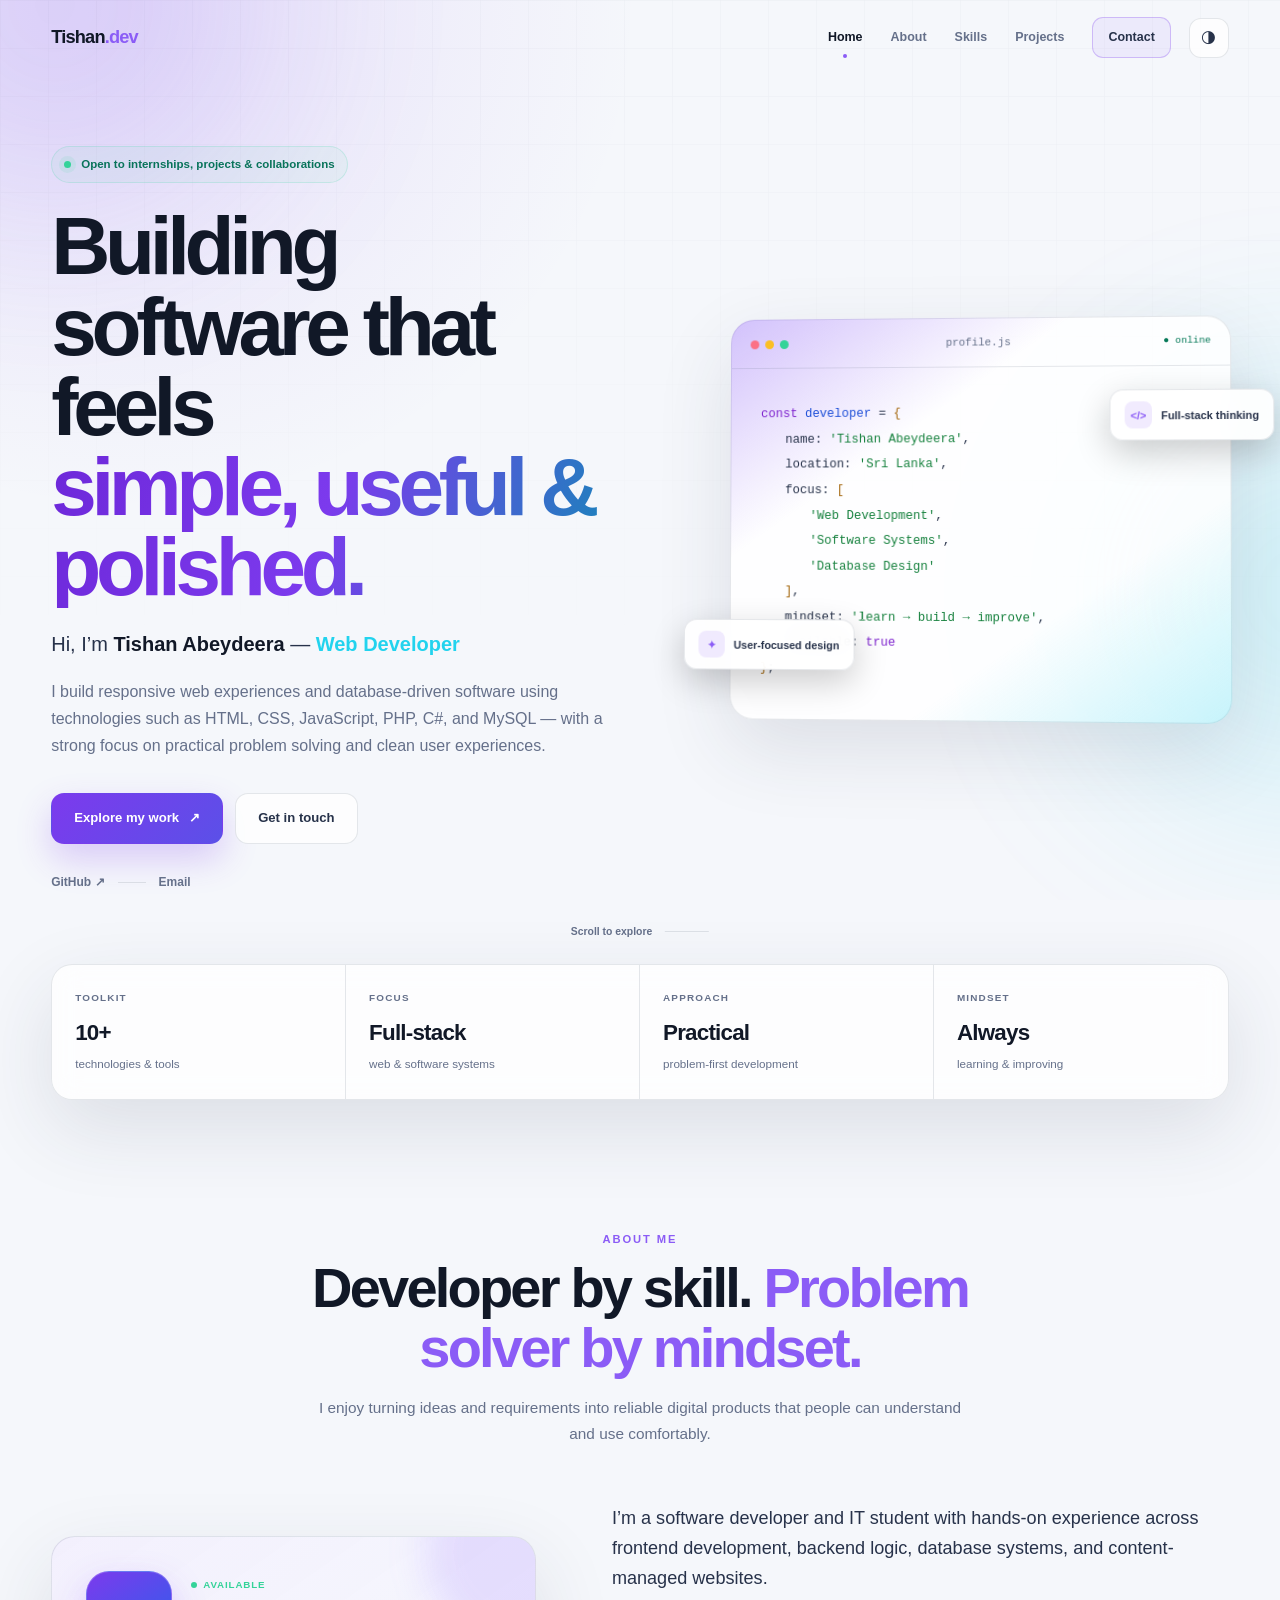
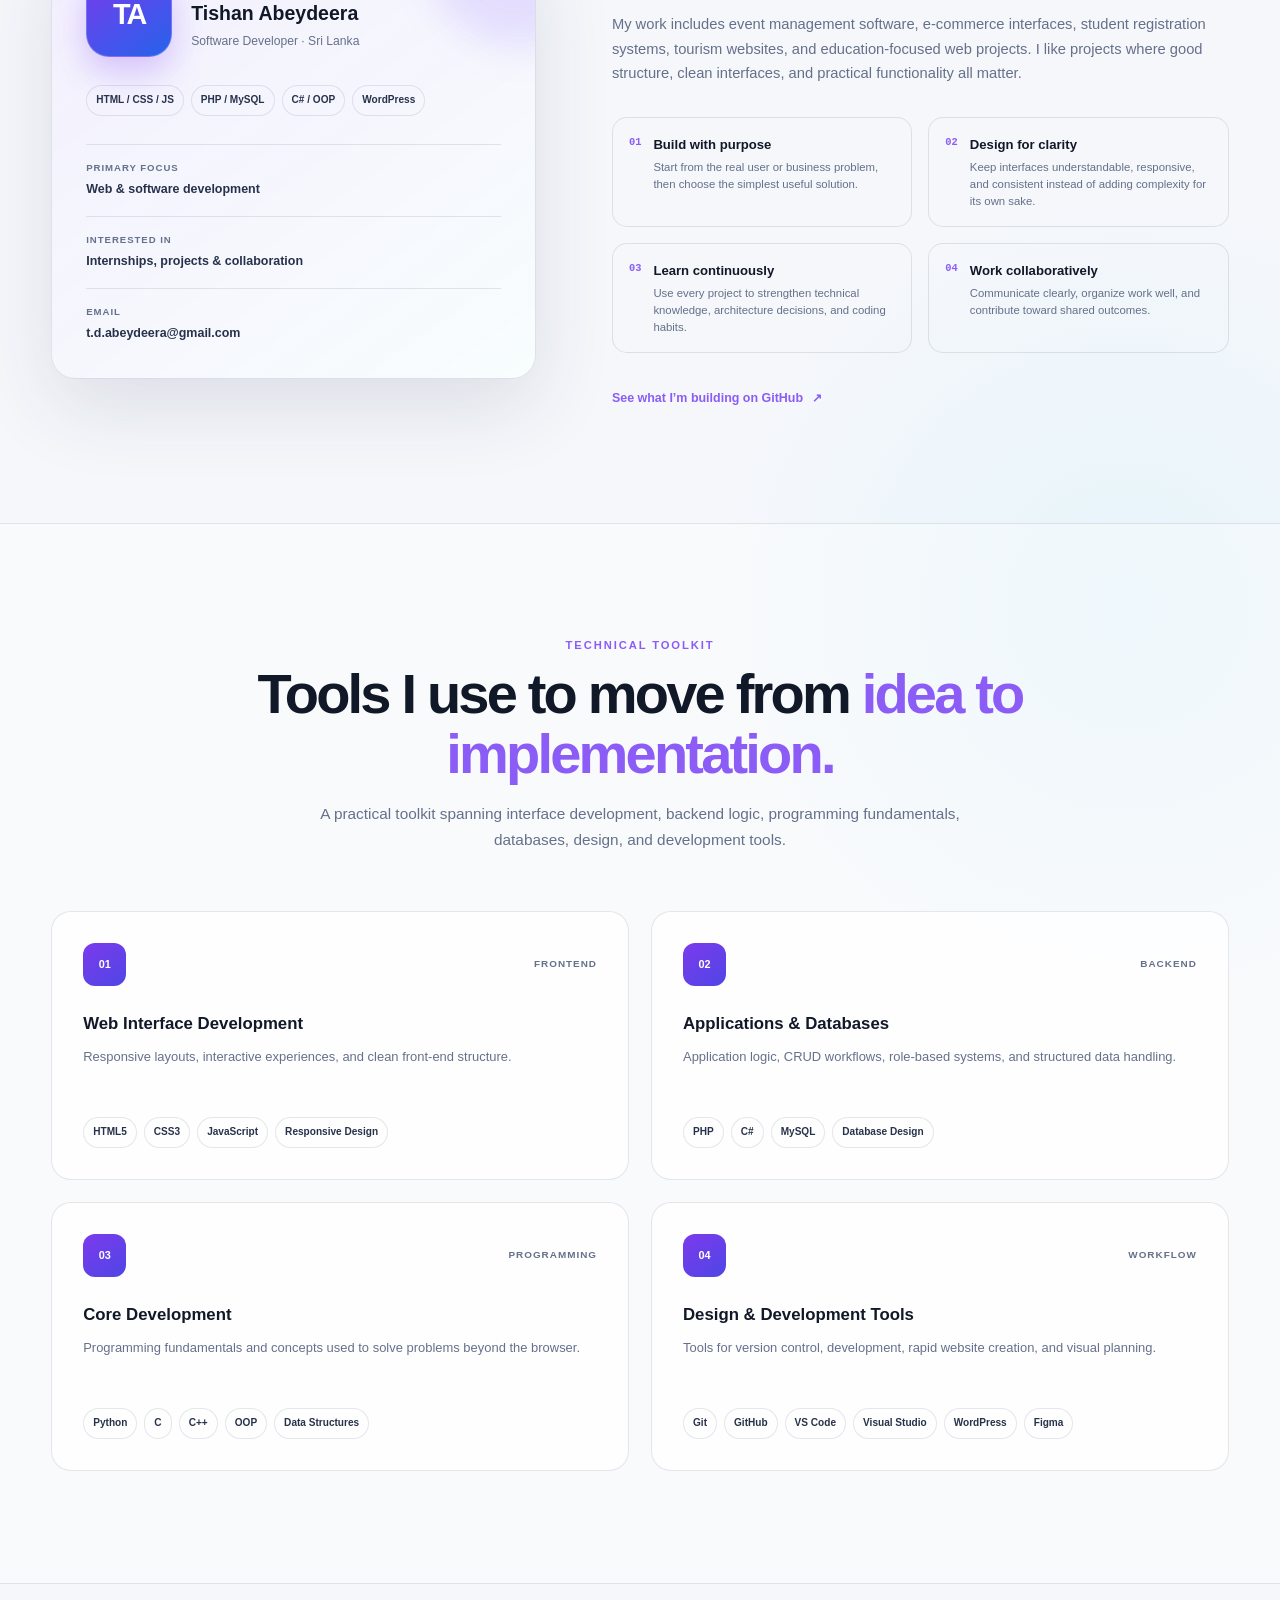
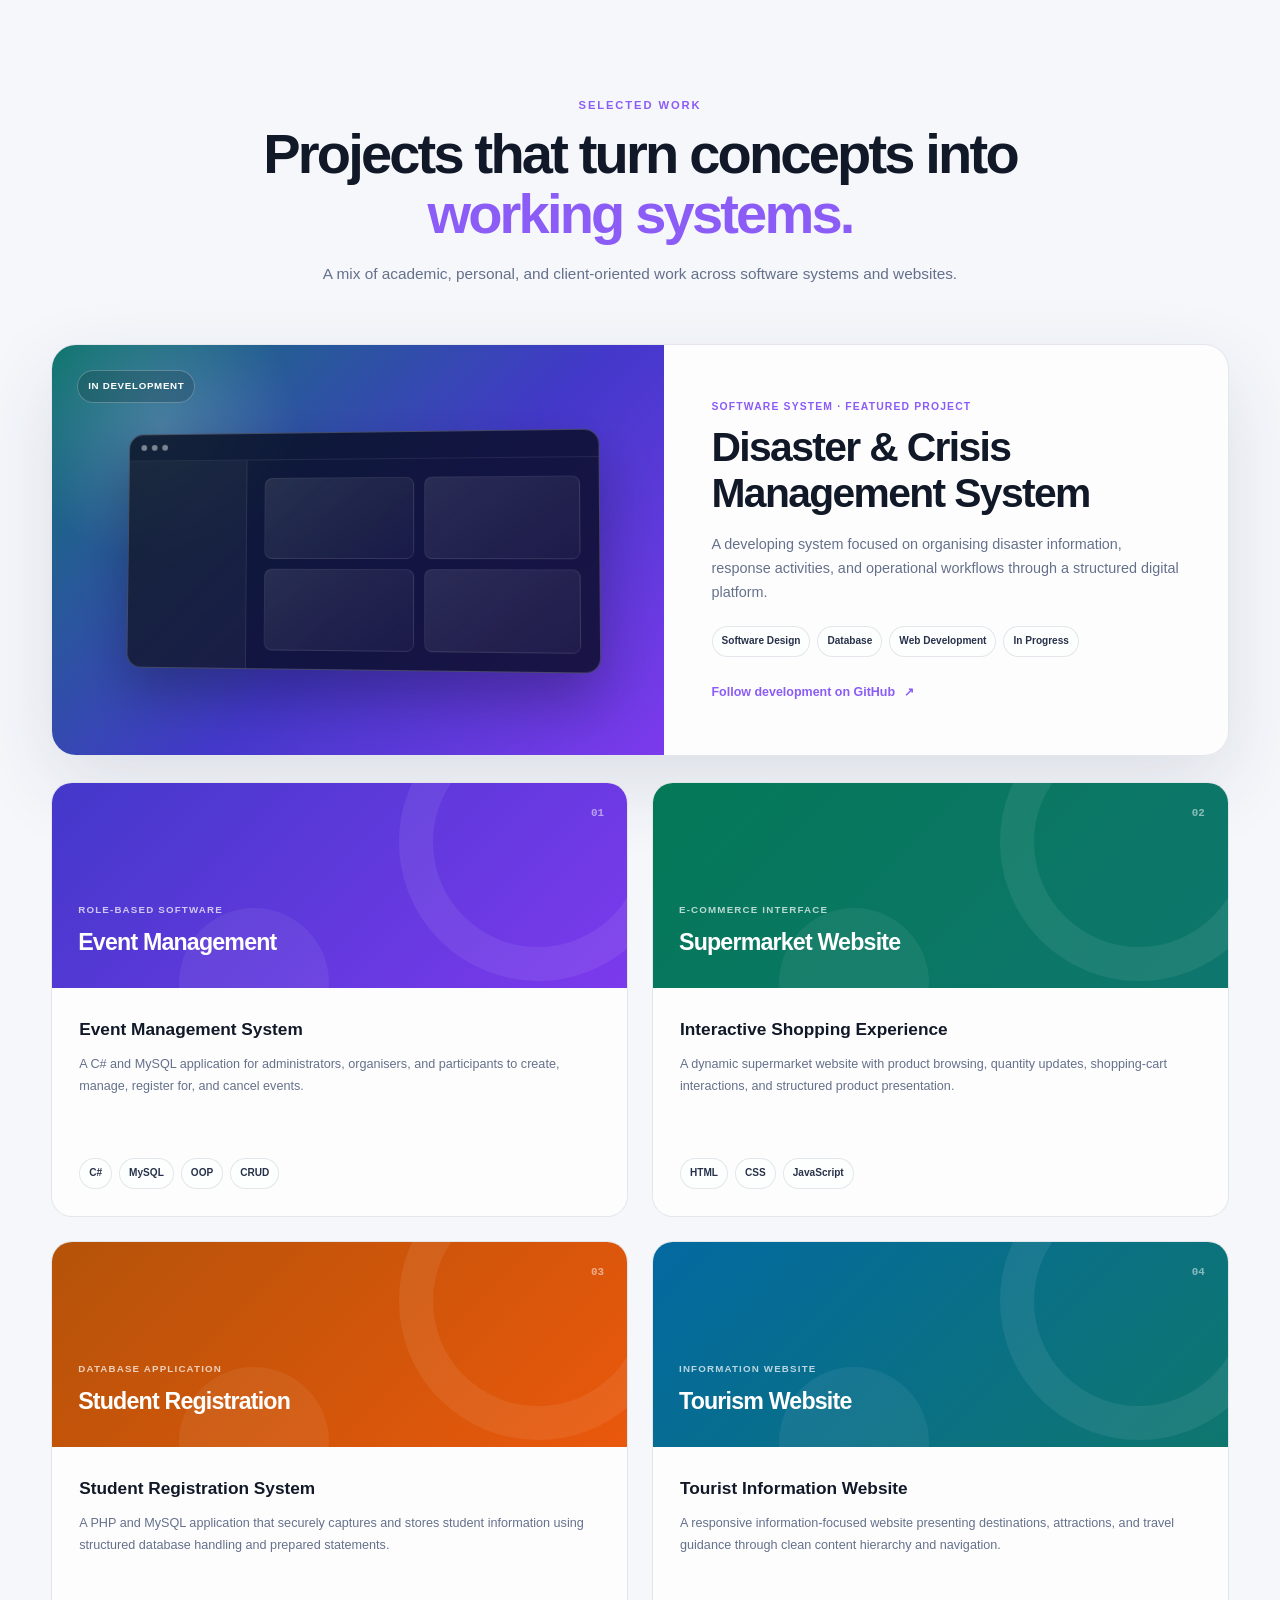
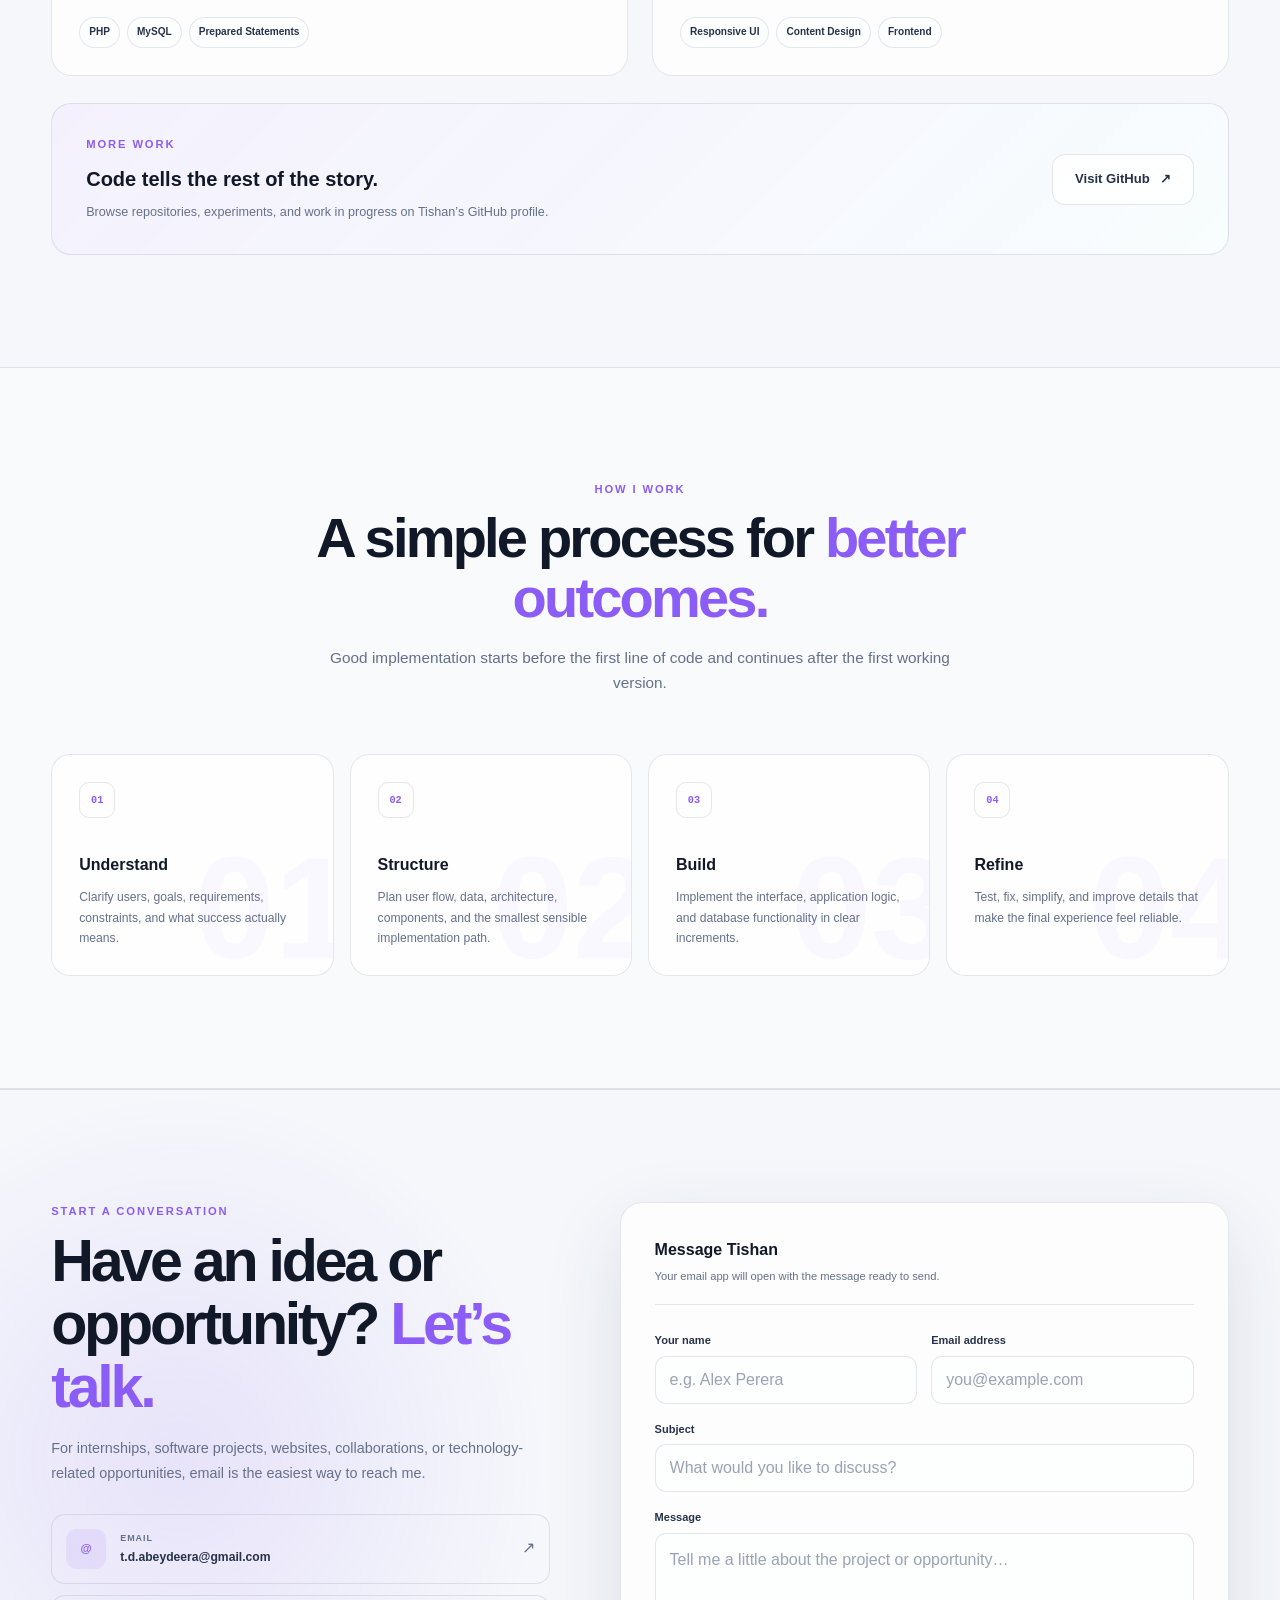
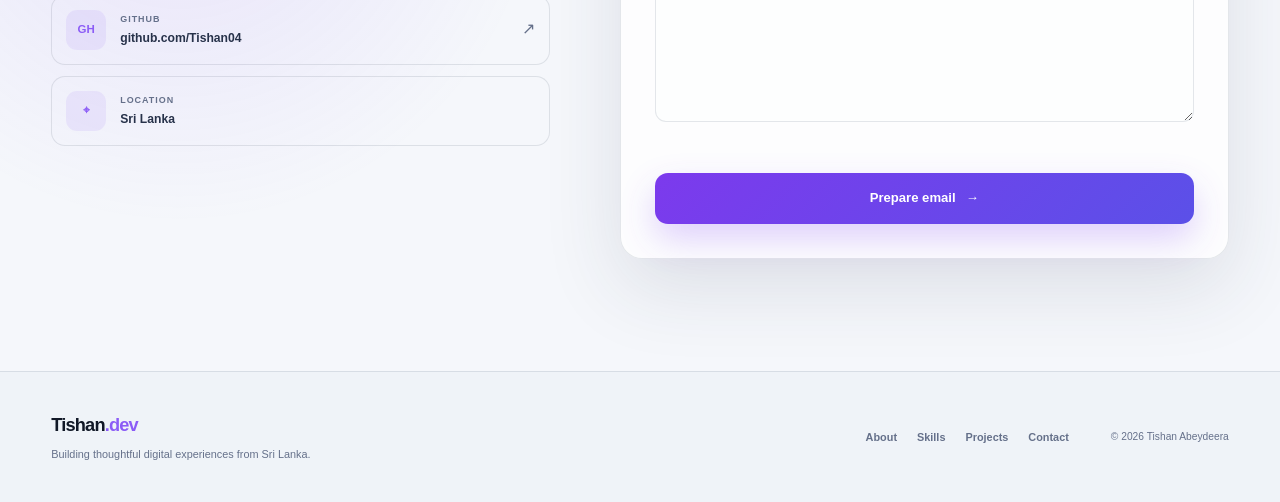
==== index.html @ 0ddd9605 "Add target='_self' to navigation links" ====
<!DOCTYPE html>
<html lang="en">
<head>
  <meta charset="utf-8">
  <meta name="viewport" content="width=device-width, initial-scale=1">
  <meta name="description" content="Portfolio of Tishan Abeydeera, a software developer from Sri Lanka building web applications, software systems, and database-driven products.">
  <meta name="theme-color" content="#070b17">
  
  <title>TISHAN ABEYDEERA | SOFTWARE DEVELOPER</title>
  
  <link rel="stylesheet" href="css/indexstyles.css">
  <script src="js/script.js" defer></script>
</head>
  
<body>
  <a class="skip-link" href="#main">Skip to content</a>

  <div class="background-decoration" aria-hidden="true">
    <div class="orb orb-one"></div>
    <div class="orb orb-two"></div>
    <div class="grid-pattern"></div>
  </div>

  <header class="header" id="header">
    <div class="container navbar">
      <a href="index.html" class="logo" aria-label="Tishan.dev home">Tishan<span>.dev</span></a>

      <div class="nav-actions">
        <button class="theme-toggle" id="themeToggle" type="button" aria-label="Switch colour theme" title="Switch theme">
          <span class="theme-icon" aria-hidden="true">◐</span>
        </button>

        <button class="menu-toggle" id="menuToggle" type="button" aria-label="Open navigation menu" aria-expanded="false" aria-controls="navigation">
          <span></span>
          <span></span>
          <span></span>
        </button>
      </div>

      <nav class="navigation" id="navigation" aria-label="Primary navigation">
        <a href="index.html" class="nav-link active" aria-current="page" target="_self">Home</a>
        <a href="about.html" class="nav-link" target="_self">About</a>
        <a href="skills.html" class="nav-link" target="_self">Skills</a>
        <a href="projects.html" class="nav-link" target="_self">Projects</a>
        <a href="contact.html" class="nav-link nav-contact" target="_self">Contact</a>
      </nav>
    </div>
  </header>

  <main id="main">
    <section class="hero section" id="home">
      <div class="container hero-container">
        <div class="hero-content reveal">
          <p class="eyebrow"><span class="status-dot"></span>Open to internships, projects &amp; collaborations</p>

          <h1>Building software that feels <span class="gradient-text">simple, useful &amp; polished.</span></h1>

          <p class="hero-role">Hi, I’m <strong>Tishan Abeydeera</strong> — <span id="changingRole">Software Developer</span></p>

          <p class="hero-description">
            I build responsive web experiences and database-driven software using technologies such as HTML, CSS, JavaScript, PHP, C#, and MySQL — with a strong focus on practical problem solving and clean user experiences.
          </p>

          <div class="hero-buttons">
            <a href="projects.html" class="button primary-button">Explore my work <span aria-hidden="true">↗</span></a>
            <a href="contact.html" class="button secondary-button">Get in touch</a>
          </div>

          <div class="hero-socials" aria-label="Social links">
            <a href="https://github.com/Tishan04" target="_blank" rel="noopener noreferrer">GitHub <span aria-hidden="true">↗</span></a>
            <span class="social-divider" aria-hidden="true"></span>
            <a href="mailto:t.d.abeydeera@gmail.com">Email</a>
          </div>
        </div>

        <div class="hero-visual reveal">
          <div class="developer-card">
            <div class="developer-card-header">
              <div class="window-controls" aria-hidden="true"><span></span><span></span><span></span></div>
              <p>profile.js</p>
              <span class="code-status">● online</span>
            </div>

            <div class="code-content" aria-label="Developer profile shown as code">
              <p><span class="code-purple">const</span> <span class="code-blue">developer</span> = <span class="code-yellow">{</span></p>
              <p class="code-indent">name: <span class="code-green">'Tishan Abeydeera'</span>,</p>
              <p class="code-indent">location: <span class="code-green">'Sri Lanka'</span>,</p>
              <p class="code-indent">focus: <span class="code-yellow">[</span></p>
              <p class="code-double-indent"><span class="code-green">'Web Development'</span>,</p>
              <p class="code-double-indent"><span class="code-green">'Software Systems'</span>,</p>
              <p class="code-double-indent"><span class="code-green">'Database Design'</span></p>
              <p class="code-indent"><span class="code-yellow">]</span>,</p>
              <p class="code-indent">mindset: <span class="code-green">'learn → build → improve'</span>,</p>
              <p class="code-indent">available: <span class="code-purple">true</span></p>
              <p><span class="code-yellow">}</span>;</p>
            </div>

            <div class="floating-badge badge-one"><span aria-hidden="true">&lt;/&gt;</span> Full-stack thinking</div>
            <div class="floating-badge badge-two"><span aria-hidden="true">✦</span> User-focused design</div>
          </div>
        </div>
      </div>

      <a href="#about" class="scroll-indicator" aria-label="Scroll to About section"><span>Scroll to explore</span><span class="scroll-line" aria-hidden="true"></span></a>
    </section>

    <section class="statistics" aria-label="Portfolio highlights">
      <div class="container statistics-grid">
        <article class="stat-card reveal"><span class="stat-kicker">Toolkit</span><h2>10+</h2><p>technologies &amp; tools</p></article>
        <article class="stat-card reveal"><span class="stat-kicker">Focus</span><h2>Full-stack</h2><p>web &amp; software systems</p></article>
        <article class="stat-card reveal"><span class="stat-kicker">Approach</span><h2>Practical</h2><p>problem-first development</p></article>
        <article class="stat-card reveal"><span class="stat-kicker">Mindset</span><h2>Always</h2><p>learning &amp; improving</p></article>
      </div>
    </section>

    <section class="section" id="about">
      <div class="container">
        <div class="section-heading reveal">
          <p class="section-label">About me</p>
          <h2>Developer by skill. <span>Problem solver by mindset.</span></h2>
          <p>I enjoy turning ideas and requirements into reliable digital products that people can understand and use comfortably.</p>
        </div>

        <div class="about-grid">
          <div class="profile-card reveal">
            <div class="profile-top">
              <div class="profile-avatar" aria-hidden="true">TA</div>
              <div><p class="profile-status"><span></span> Available</p><h3>Tishan Abeydeera</h3><p>Software Developer · Sri Lanka</p></div>
            </div>

            <div class="profile-stack">
              <span>HTML / CSS / JS</span><span>PHP / MySQL</span><span>C# / OOP</span><span>WordPress</span>
            </div>

            <div class="profile-details">
              <div><span>Primary focus</span><strong>Web &amp; software development</strong></div>
              <div><span>Interested in</span><strong>Internships, projects &amp; collaboration</strong></div>
              <div><span>Email</span><a href="mailto:t.d.abeydeera@gmail.com">t.d.abeydeera@gmail.com</a></div>
            </div>
          </div>

          <div class="about-content reveal">
            <p class="about-lead">I’m a software developer and IT student with hands-on experience across frontend development, backend logic, database systems, and content-managed websites.</p>
            <p>My work includes event management software, e-commerce interfaces, student registration systems, tourism websites, and education-focused web projects. I like projects where good structure, clean interfaces, and practical functionality all matter.</p>

            <div class="about-highlights">
              <article class="highlight-item"><span>01</span><div><h3>Build with purpose</h3><p>Start from the real user or business problem, then choose the simplest useful solution.</p></div></article>
              <article class="highlight-item"><span>02</span><div><h3>Design for clarity</h3><p>Keep interfaces understandable, responsive, and consistent instead of adding complexity for its own sake.</p></div></article>
              <article class="highlight-item"><span>03</span><div><h3>Learn continuously</h3><p>Use every project to strengthen technical knowledge, architecture decisions, and coding habits.</p></div></article>
              <article class="highlight-item"><span>04</span><div><h3>Work collaboratively</h3><p>Communicate clearly, organize work well, and contribute toward shared outcomes.</p></div></article>
            </div>

            <a class="text-link" href="https://github.com/Tishan04" target="_blank" rel="noopener noreferrer">See what I’m building on GitHub <span aria-hidden="true">↗</span></a>
          </div>
        </div>
      </div>
    </section>

    <section class="section alternate-section" id="skills">
      <div class="container">
        <div class="section-heading reveal">
          <p class="section-label">Technical toolkit</p>
          <h2>Tools I use to move from <span>idea to implementation.</span></h2>
          <p>A practical toolkit spanning interface development, backend logic, programming fundamentals, databases, design, and development tools.</p>
        </div>

        <div class="skills-grid">
          <article class="skill-category reveal">
            <div class="skill-heading"><span class="skill-icon">01</span><span class="skill-level">Frontend</span></div>
            <h3>Web Interface Development</h3>
            <p>Responsive layouts, interactive experiences, and clean front-end structure.</p>
            <div class="skill-tags"><span>HTML5</span><span>CSS3</span><span>JavaScript</span><span>Responsive Design</span></div>
          </article>

          <article class="skill-category reveal">
            <div class="skill-heading"><span class="skill-icon">02</span><span class="skill-level">Backend</span></div>
            <h3>Applications &amp; Databases</h3>
            <p>Application logic, CRUD workflows, role-based systems, and structured data handling.</p>
            <div class="skill-tags"><span>PHP</span><span>C#</span><span>MySQL</span><span>Database Design</span></div>
          </article>

          <article class="skill-category reveal">
            <div class="skill-heading"><span class="skill-icon">03</span><span class="skill-level">Programming</span></div>
            <h3>Core Development</h3>
            <p>Programming fundamentals and concepts used to solve problems beyond the browser.</p>
            <div class="skill-tags"><span>Python</span><span>C</span><span>C++</span><span>OOP</span><span>Data Structures</span></div>
          </article>

          <article class="skill-category reveal">
            <div class="skill-heading"><span class="skill-icon">04</span><span class="skill-level">Workflow</span></div>
            <h3>Design &amp; Development Tools</h3>
            <p>Tools for version control, development, rapid website creation, and visual planning.</p>
            <div class="skill-tags"><span>Git</span><span>GitHub</span><span>VS Code</span><span>Visual Studio</span><span>WordPress</span><span>Figma</span></div>
          </article>
        </div>
      </div>
    </section>

    <section class="section" id="projects">
      <div class="container">
        <div class="section-heading reveal">
          <p class="section-label">Selected work</p>
          <h2>Projects that turn concepts into <span>working systems.</span></h2>
          <p>A mix of academic, personal, and client-oriented work across software systems and websites.</p>
        </div>

        <div class="project-featured reveal">
          <div class="project-featured-preview crisis-preview">
            <span class="project-state">In development</span>
            <div class="project-mockup" aria-hidden="true">
              <div class="mockup-bar"><span></span><span></span><span></span></div>
              <div class="mockup-layout"><div class="mockup-sidebar"></div><div class="mockup-main"><span></span><span></span><span></span><span></span></div></div>
            </div>
          </div>
          <div class="project-featured-content">
            <p class="project-type">Software system · Featured project</p>
            <h3>Disaster &amp; Crisis Management System</h3>
            <p>A developing system focused on organising disaster information, response activities, and operational workflows through a structured digital platform.</p>
            <div class="project-tags"><span>Software Design</span><span>Database</span><span>Web Development</span><span>In Progress</span></div>
            <a class="text-link" href="https://github.com/Tishan04" target="_blank" rel="noopener noreferrer">Follow development on GitHub <span aria-hidden="true">↗</span></a>
          </div>
        </div>

        <div class="projects-grid">
          <article class="project-card reveal">
            <div class="project-preview event-preview"><span class="project-index">01</span><div><small>Role-based software</small><strong>Event Management</strong></div></div>
            <div class="project-content"><h3>Event Management System</h3><p>A C# and MySQL application for administrators, organisers, and participants to create, manage, register for, and cancel events.</p><div class="project-tags"><span>C#</span><span>MySQL</span><span>OOP</span><span>CRUD</span></div></div>
          </article>

          <article class="project-card reveal">
            <div class="project-preview supermarket-preview"><span class="project-index">02</span><div><small>E-commerce interface</small><strong>Supermarket Website</strong></div></div>
            <div class="project-content"><h3>Interactive Shopping Experience</h3><p>A dynamic supermarket website with product browsing, quantity updates, shopping-cart interactions, and structured product presentation.</p><div class="project-tags"><span>HTML</span><span>CSS</span><span>JavaScript</span></div></div>
          </article>

          <article class="project-card reveal">
            <div class="project-preview student-preview"><span class="project-index">03</span><div><small>Database application</small><strong>Student Registration</strong></div></div>
            <div class="project-content"><h3>Student Registration System</h3><p>A PHP and MySQL application that securely captures and stores student information using structured database handling and prepared statements.</p><div class="project-tags"><span>PHP</span><span>MySQL</span><span>Prepared Statements</span></div></div>
          </article>

          <article class="project-card reveal">
            <div class="project-preview tourism-preview"><span class="project-index">04</span><div><small>Information website</small><strong>Tourism Website</strong></div></div>
            <div class="project-content"><h3>Tourist Information Website</h3><p>A responsive information-focused website presenting destinations, attractions, and travel guidance through clean content hierarchy and navigation.</p><div class="project-tags"><span>Responsive UI</span><span>Content Design</span><span>Frontend</span></div></div>
          </article>
        </div>

        <div class="github-cta reveal">
          <div><p class="section-label">More work</p><h3>Code tells the rest of the story.</h3><p>Browse repositories, experiments, and work in progress on Tishan’s GitHub profile.</p></div>
          <a href="https://github.com/Tishan04" target="_blank" rel="noopener noreferrer" class="button secondary-button">Visit GitHub <span aria-hidden="true">↗</span></a>
        </div>
      </div>
    </section>

    <section class="section alternate-section" aria-labelledby="process-title">
      <div class="container">
        <div class="section-heading reveal"><p class="section-label">How I work</p><h2 id="process-title">A simple process for <span>better outcomes.</span></h2><p>Good implementation starts before the first line of code and continues after the first working version.</p></div>
        <div class="process-grid">
          <article class="process-card reveal" data-number="01"><span>01</span><h3>Understand</h3><p>Clarify users, goals, requirements, constraints, and what success actually means.</p></article>
          <article class="process-card reveal" data-number="02"><span>02</span><h3>Structure</h3><p>Plan user flow, data, architecture, components, and the smallest sensible implementation path.</p></article>
          <article class="process-card reveal" data-number="03"><span>03</span><h3>Build</h3><p>Implement the interface, application logic, and database functionality in clear increments.</p></article>
          <article class="process-card reveal" data-number="04"><span>04</span><h3>Refine</h3><p>Test, fix, simplify, and improve details that make the final experience feel reliable.</p></article>
        </div>
      </div>
    </section>

    <section class="section contact-section" id="contact">
      <div class="container contact-container">
        <div class="contact-introduction reveal">
          <p class="section-label">Start a conversation</p>
          <h2>Have an idea or opportunity? <span>Let’s talk.</span></h2>
          <p>For internships, software projects, websites, collaborations, or technology-related opportunities, email is the easiest way to reach me.</p>

          <div class="contact-details">
            <a href="mailto:t.d.abeydeera@gmail.com" class="contact-item"><span class="contact-item-icon">@</span><div><small>Email</small><strong>t.d.abeydeera@gmail.com</strong></div><span class="contact-arrow" aria-hidden="true">↗</span></a>
            <a href="https://github.com/Tishan04" target="_blank" rel="noopener noreferrer" class="contact-item"><span class="contact-item-icon">GH</span><div><small>GitHub</small><strong>github.com/Tishan04</strong></div><span class="contact-arrow" aria-hidden="true">↗</span></a>
            <div class="contact-item"><span class="contact-item-icon">⌖</span><div><small>Location</small><strong>Sri Lanka</strong></div></div>
          </div>
        </div>

        <form class="contact-form reveal" id="contactForm" novalidate>
          <div class="form-heading"><span>Message Tishan</span><p>Your email app will open with the message ready to send.</p></div>
          <div class="form-row">
            <div class="form-group"><label for="name">Your name</label><input type="text" id="name" name="name" autocomplete="name" placeholder="e.g. Alex Perera" required></div>
            <div class="form-group"><label for="email">Email address</label><input type="email" id="email" name="email" autocomplete="email" placeholder="you@example.com" required></div>
          </div>
          <div class="form-group"><label for="subject">Subject</label><input type="text" id="subject" name="subject" placeholder="What would you like to discuss?" required></div>
          <div class="form-group"><label for="message">Message</label><textarea id="message" name="message" rows="6" placeholder="Tell me a little about the project or opportunity…" required></textarea></div>
          <p class="form-error" id="formError" role="alert" aria-live="polite"></p>
          <button type="submit" class="button primary-button form-button">Prepare email <span aria-hidden="true">→</span></button>
        </form>
      </div>
    </section>
  </main>

  <footer class="footer">
    <div class="container footer-content">
      <div class="footer-brand"><a href="index.html" class="logo">Tishan<span>.dev</span></a><p>Building thoughtful digital experiences from Sri Lanka.</p></div>
      <div class="footer-links"><a href="about.html">About</a><a href="skills.html">Skills</a><a href="projects.html">Projects</a><a href="contact.html">Contact</a></div>
      <p class="copyright">© <span id="currentYear"></span> Tishan Abeydeera</p>
    </div>
  </footer>

  <button class="back-to-top" id="backToTop" type="button" aria-label="Return to the top of the page">↑</button>
</body>
</html>
---- css/indexstyles.css ----
:root {
  color-scheme: dark;
  --primary: #8b5cf6;
  --primary-strong: #7c3aed;
  --secondary: #22d3ee;
  --accent: #34d399;
  --bg: #070b17;
  --bg-deep: #040711;
  --surface: rgba(15, 23, 42, 0.72);
  --surface-solid: #10182c;
  --surface-hover: #151f38;
  --text: #f8fafc;
  --text-soft: #d6deeb;
  --muted: #8e9ab3;
  --border: rgba(148, 163, 184, 0.14);
  --border-strong: rgba(139, 92, 246, 0.34);
  --shadow: 0 28px 80px rgba(0, 0, 0, 0.32);
  --container: 1180px;
  --header-height: 76px;
  --radius: 24px;
  --transition: 220ms ease;
}

html[data-theme="light"] {
  color-scheme: light;
  --bg: #f5f7fb;
  --bg-deep: #eef2f8;
  --surface: rgba(255, 255, 255, 0.78);
  --surface-solid: #ffffff;
  --surface-hover: #f2f4fa;
  --text: #111827;
  --text-soft: #27324a;
  --muted: #65708a;
  --border: rgba(71, 85, 105, 0.14);
  --border-strong: rgba(124, 58, 237, 0.28);
  --shadow: 0 28px 80px rgba(42, 51, 76, 0.12);
}

* { box-sizing: border-box; margin: 0; padding: 0; }
html { scroll-behavior: smooth; scroll-padding-top: 96px; }
body {
  min-height: 100vh;
  overflow-x: hidden;
  color: var(--text);
  background:
    radial-gradient(circle at 10% 0%, rgba(124, 58, 237, 0.11), transparent 32rem),
    radial-gradient(circle at 88% 32%, rgba(34, 211, 238, 0.07), transparent 26rem),
    var(--bg);
  font-family: Inter, ui-sans-serif, -apple-system, BlinkMacSystemFont, "Segoe UI", Roboto, Helvetica, Arial, sans-serif;
  line-height: 1.68;
  -webkit-font-smoothing: antialiased;
}
body.menu-open { overflow: hidden; }
a { color: inherit; text-decoration: none; }
button, input, textarea { font: inherit; }
button { cursor: pointer; }
::selection { color: white; background: var(--primary-strong); }

:focus-visible { outline: 2px solid var(--secondary); outline-offset: 4px; }
input:focus-visible, textarea:focus-visible { outline: none; }

.skip-link { position: fixed; top: 12px; left: 12px; z-index: 3000; padding: 9px 14px; border-radius: 10px; color: white; background: var(--primary-strong); transform: translateY(-150%); transition: transform var(--transition); }
.skip-link:focus { transform: translateY(0); }
.container { width: min(92%, var(--container)); margin-inline: auto; }
.section { position: relative; padding: 112px 0; }
.alternate-section { border-block: 1px solid var(--border); background: rgba(255, 255, 255, 0.012); }
html[data-theme="light"] .alternate-section { background: rgba(255,255,255,.34); }

.background-decoration { position: fixed; inset: 0; z-index: -1; overflow: hidden; pointer-events: none; }
.orb { position: absolute; width: 430px; height: 430px; border-radius: 999px; opacity: .16; filter: blur(105px); }
.orb-one { top: -210px; left: -160px; background: var(--primary); }
.orb-two { top: 42%; right: -240px; background: var(--secondary); }
.grid-pattern { position: absolute; inset: 0; opacity: .022; background-image: linear-gradient(rgba(255,255,255,.8) 1px, transparent 1px), linear-gradient(90deg, rgba(255,255,255,.8) 1px, transparent 1px); background-size: 48px 48px; mask-image: linear-gradient(to bottom, black, transparent 82%); }
html[data-theme="light"] .grid-pattern { opacity: .045; background-image: linear-gradient(rgba(32,44,70,.5) 1px, transparent 1px), linear-gradient(90deg, rgba(32,44,70,.5) 1px, transparent 1px); }

.header { position: fixed; inset: 0 0 auto; z-index: 1000; height: var(--header-height); border-bottom: 1px solid transparent; transition: background var(--transition), border-color var(--transition), box-shadow var(--transition); }
.header.scrolled { border-color: var(--border); background: color-mix(in srgb, var(--bg) 83%, transparent); box-shadow: 0 12px 40px rgba(0,0,0,.12); backdrop-filter: blur(18px); }
.navbar { display: grid; grid-template-columns: 1fr auto; align-items: center; height: 100%; }
.logo { font-size: 1.14rem; font-weight: 900; letter-spacing: -.045em; }
.logo span { color: var(--primary); }
.navigation { display: flex; grid-column: 2; grid-row: 1; align-items: center; gap: 28px; }
.nav-link { position: relative; color: var(--muted); font-size: .78rem; font-weight: 700; transition: color var(--transition); }
.nav-link::after { position: absolute; bottom: -10px; left: 50%; width: 4px; height: 4px; border-radius: 50%; opacity: 0; background: var(--primary); content: ""; transform: translateX(-50%); transition: opacity var(--transition); }
.nav-link:hover, .nav-link.active { color: var(--text); }
.nav-link.active::after { opacity: 1; }
.nav-contact { padding: 9px 15px; border: 1px solid var(--border-strong); border-radius: 11px; color: var(--text-soft); background: rgba(139,92,246,.08); }
.nav-contact::after { display: none; }
.nav-actions { display: flex; grid-column: 3; grid-row: 1; align-items: center; gap: 10px; margin-left: 18px; }
.theme-toggle, .menu-toggle { display: grid; width: 40px; height: 40px; border: 1px solid var(--border); border-radius: 12px; place-items: center; color: var(--text-soft); background: var(--surface); transition: border-color var(--transition), transform var(--transition), background var(--transition); }
.theme-toggle:hover, .menu-toggle:hover { border-color: var(--border-strong); transform: translateY(-2px); }
.theme-icon { font-size: 1.05rem; }
.menu-toggle { display: none; position: relative; }
.menu-toggle span { position: absolute; width: 18px; height: 1.5px; border-radius: 2px; background: var(--text); transition: transform var(--transition), opacity var(--transition); }
.menu-toggle span:nth-child(1) { transform: translateY(-6px); }
.menu-toggle span:nth-child(3) { transform: translateY(6px); }
.menu-toggle.active span:nth-child(1) { transform: rotate(45deg); }
.menu-toggle.active span:nth-child(2) { opacity: 0; }
.menu-toggle.active span:nth-child(3) { transform: rotate(-45deg); }

.hero { display: flex; min-height: 100svh; padding-top: calc(var(--header-height) + 70px); padding-bottom: 72px; align-items: center; }
.hero-container { display: grid; grid-template-columns: 1.08fr .92fr; align-items: center; gap: 86px; }
.eyebrow { display: inline-flex; align-items: center; gap: 10px; margin-bottom: 23px; padding: 8px 12px; border: 1px solid rgba(52,211,153,.18); border-radius: 999px; color: #9ae6c5; background: rgba(52,211,153,.055); font-size: .72rem; font-weight: 800; }
html[data-theme="light"] .eyebrow { color: #08735a; }
.status-dot { width: 7px; height: 7px; border-radius: 50%; background: var(--accent); box-shadow: 0 0 0 5px rgba(52,211,153,.10); animation: pulse 2s infinite; }
.hero h1 { max-width: 760px; margin-bottom: 20px; font-size: clamp(3.1rem, 6.4vw, 5.85rem); line-height: .98; letter-spacing: -.065em; }
.gradient-text { display: block; color: transparent; background: linear-gradient(110deg, #c4b5fd 0%, var(--primary) 46%, var(--secondary) 110%); -webkit-background-clip: text; background-clip: text; }
html[data-theme="light"] .gradient-text { background: linear-gradient(110deg, #6d28d9, #7c3aed 46%, #0891b2); -webkit-background-clip: text; background-clip: text; }
.hero-role { margin-bottom: 18px; color: var(--text-soft); font-size: clamp(1rem, 2vw, 1.25rem); }
.hero-role strong { color: var(--text); }
#changingRole { display: inline-block; min-width: 165px; color: var(--secondary); font-weight: 750; transition: opacity .2s ease, transform .2s ease; }
.hero-description { max-width: 680px; color: var(--muted); font-size: 1rem; }
.hero-buttons { display: flex; flex-wrap: wrap; gap: 12px; margin-top: 33px; }
.button { display: inline-flex; min-height: 51px; padding: 12px 22px; border: 1px solid transparent; border-radius: 13px; align-items: center; justify-content: center; gap: 10px; font-size: .82rem; font-weight: 800; transition: transform var(--transition), box-shadow var(--transition), border-color var(--transition), background var(--transition); }
.button:hover { transform: translateY(-3px); }
.primary-button { color: white; background: linear-gradient(135deg, var(--primary-strong), #5b50e8); box-shadow: 0 15px 35px rgba(124,58,237,.24); }
.primary-button:hover { box-shadow: 0 20px 42px rgba(124,58,237,.34); }
.secondary-button { border-color: var(--border); color: var(--text-soft); background: var(--surface); }
.secondary-button:hover { border-color: var(--border-strong); background: var(--surface-hover); }
.hero-socials { display: flex; align-items: center; gap: 13px; margin-top: 28px; color: var(--muted); font-size: .75rem; font-weight: 700; }
.hero-socials a { transition: color var(--transition); }
.hero-socials a:hover { color: var(--text); }
.social-divider { width: 28px; height: 1px; background: var(--border); }

.hero-visual { position: relative; }
.developer-card { position: relative; overflow: visible; border: 1px solid var(--border); border-radius: 24px; background: color-mix(in srgb, var(--surface-solid) 84%, transparent); box-shadow: var(--shadow); transform: perspective(1100px) rotateY(-3deg) rotateX(1deg); }
.developer-card::before { position: absolute; inset: -1px; z-index: -1; border-radius: inherit; background: linear-gradient(145deg, rgba(139,92,246,.38), transparent 32%, transparent 70%, rgba(34,211,238,.24)); content: ""; filter: blur(.2px); }
.developer-card-header { display: grid; grid-template-columns: 1fr auto 1fr; align-items: center; padding: 15px 19px; border-bottom: 1px solid var(--border); color: var(--muted); font-family: ui-monospace, SFMono-Regular, Menlo, Consolas, monospace; font-size: .68rem; }
.window-controls { display: flex; gap: 6px; }
.window-controls span { width: 9px; height: 9px; border-radius: 50%; }
.window-controls span:nth-child(1) { background: #fb7185; }.window-controls span:nth-child(2) { background: #fbbf24; }.window-controls span:nth-child(3) { background: #34d399; }
.developer-card-header p { justify-self: center; }
.code-status { justify-self: end; color: #6ee7b7; font-size: .61rem; }
html[data-theme="light"] .code-status { color: #047857; }
.code-content { padding: 34px 30px 37px; color: var(--text-soft); font-family: ui-monospace, SFMono-Regular, Menlo, Consolas, monospace; font-size: .78rem; line-height: 2.05; }
.code-indent { padding-left: 25px; }.code-double-indent { padding-left: 50px; }
.code-purple { color: #c792ea; }.code-blue { color: #82aaff; }.code-green { color: #c3e88d; }.code-yellow { color: #ffcb6b; }
html[data-theme="light"] .code-purple { color: #7e22ce; } html[data-theme="light"] .code-blue { color: #1d4ed8; } html[data-theme="light"] .code-green { color: #15803d; } html[data-theme="light"] .code-yellow { color: #a16207; }
.floating-badge { position: absolute; display: flex; align-items: center; gap: 9px; padding: 11px 14px; border: 1px solid var(--border); border-radius: 13px; color: var(--text-soft); background: color-mix(in srgb, var(--surface-solid) 90%, transparent); box-shadow: 0 12px 34px rgba(0,0,0,.2); backdrop-filter: blur(12px); font-size: .68rem; font-weight: 800; animation: float 4.5s ease-in-out infinite; }
.floating-badge > span { display: grid; width: 27px; height: 27px; border-radius: 8px; place-items: center; color: var(--primary); background: rgba(139,92,246,.12); }
.badge-one { top: 18%; right: -43px; }.badge-two { bottom: 12%; left: -48px; animation-delay: 1.2s; }
.scroll-indicator { position: absolute; bottom: 24px; left: 50%; display: flex; align-items: center; gap: 13px; color: var(--muted); font-size: .65rem; font-weight: 700; transform: translateX(-50%); }
.scroll-line { position: relative; width: 44px; height: 1px; overflow: hidden; background: var(--border); }
.scroll-line::after { position: absolute; inset: 0; background: var(--primary); content: ""; animation: scrollLine 1.9s ease-in-out infinite; transform: translateX(-100%); }

.statistics { position: relative; z-index: 3; padding: 0 0 18px; }
.statistics-grid { display: grid; grid-template-columns: repeat(4,1fr); overflow: hidden; border: 1px solid var(--border); border-radius: 21px; background: var(--surface); box-shadow: var(--shadow); backdrop-filter: blur(14px); }
.stat-card { padding: 25px 23px; border-right: 1px solid var(--border); }
.stat-card:last-child { border-right: 0; }
.stat-kicker { display: block; margin-bottom: 7px; color: var(--muted); font-size: .62rem; font-weight: 800; letter-spacing: .12em; text-transform: uppercase; }
.stat-card h2 { margin-bottom: 3px; color: var(--text); font-size: 1.4rem; letter-spacing: -.035em; }
.stat-card p { color: var(--muted); font-size: .73rem; }

.section-heading { max-width: 780px; margin: 0 auto 58px; text-align: center; }
.section-label { margin-bottom: 9px; color: var(--primary); font-size: .7rem; font-weight: 900; letter-spacing: .17em; text-transform: uppercase; }
.section-heading h2 { margin-bottom: 16px; font-size: clamp(2.2rem, 4.7vw, 3.5rem); line-height: 1.08; letter-spacing: -.05em; }
.section-heading h2 span { color: var(--primary); }
.section-heading > p:last-child { max-width: 660px; margin-inline: auto; color: var(--muted); font-size: .96rem; }

.about-grid { display: grid; grid-template-columns: .88fr 1.12fr; align-items: center; gap: 76px; }
.profile-card { position: relative; overflow: hidden; padding: 34px; border: 1px solid var(--border); border-radius: var(--radius); background: linear-gradient(145deg, rgba(139,92,246,.085), rgba(34,211,238,.025)), var(--surface); box-shadow: var(--shadow); }
.profile-card::after { position: absolute; top: -80px; right: -80px; width: 190px; height: 190px; border-radius: 50%; background: rgba(139,92,246,.16); content: ""; filter: blur(18px); }
.profile-top { position: relative; z-index: 1; display: flex; align-items: center; gap: 19px; }
.profile-avatar { display: grid; flex: 0 0 86px; width: 86px; height: 86px; border: 1px solid rgba(196,181,253,.35); border-radius: 23px; place-items: center; color: white; background: linear-gradient(145deg, #7c3aed, #2563eb); box-shadow: 0 15px 35px rgba(124,58,237,.28); font-size: 1.8rem; font-weight: 900; letter-spacing: -.07em; }
.profile-top h3 { margin: 4px 0 1px; font-size: 1.22rem; }
.profile-top > div:last-child > p:last-child { color: var(--muted); font-size: .76rem; }
.profile-status { display: flex; align-items: center; gap: 6px; color: var(--accent); font-size: .61rem; font-weight: 800; text-transform: uppercase; letter-spacing: .09em; }
.profile-status span { width: 6px; height: 6px; border-radius: 50%; background: var(--accent); }
.profile-stack { display: flex; flex-wrap: wrap; gap: 7px; margin: 28px 0; }
.profile-stack span { padding: 6px 9px; border: 1px solid var(--border); border-radius: 999px; color: var(--text-soft); background: rgba(255,255,255,.02); font-size: .63rem; font-weight: 750; }
.profile-details { display: grid; gap: 16px; }
.profile-details > div { padding-top: 15px; border-top: 1px solid var(--border); }
.profile-details span, .profile-details strong, .profile-details a { display: block; }
.profile-details span { margin-bottom: 3px; color: var(--muted); font-size: .6rem; font-weight: 750; letter-spacing: .1em; text-transform: uppercase; }
.profile-details strong, .profile-details a { color: var(--text-soft); font-size: .78rem; font-weight: 700; overflow-wrap: anywhere; }
.profile-details a:hover { color: var(--primary); }
.about-lead { color: var(--text-soft)!important; font-size: 1.13rem!important; line-height: 1.65; }
.about-content > p { margin-bottom: 18px; color: var(--muted); font-size: .92rem; }
.about-highlights { display: grid; grid-template-columns: repeat(2,1fr); gap: 16px; margin: 31px 0; }
.highlight-item { display: flex; gap: 12px; padding: 16px; border: 1px solid var(--border); border-radius: 15px; background: rgba(255,255,255,.018); }
.highlight-item > span { color: var(--primary); font-family: ui-monospace, monospace; font-size: .65rem; font-weight: 900; }
.highlight-item h3 { margin-bottom: 3px; font-size: .82rem; }
.highlight-item p { color: var(--muted); font-size: .71rem; line-height: 1.5; }
.text-link { display: inline-flex; align-items: center; gap: 9px; color: var(--primary); font-size: .78rem; font-weight: 800; }
.text-link span { transition: transform var(--transition); }.text-link:hover span { transform: translate(3px,-2px); }

.skills-grid { display: grid; grid-template-columns: repeat(2,1fr); gap: 22px; }
.skill-category { padding: 31px; border: 1px solid var(--border); border-radius: 20px; background: var(--surface); transition: transform var(--transition), border-color var(--transition), background var(--transition); }
.skill-category:hover { border-color: var(--border-strong); background: var(--surface-hover); transform: translateY(-6px); }
.skill-heading { display: flex; align-items: center; justify-content: space-between; margin-bottom: 24px; }
.skill-icon { display: grid; width: 43px; height: 43px; border-radius: 12px; place-items: center; color: white; background: linear-gradient(145deg, var(--primary-strong), #4f46e5); font-size: .68rem; font-weight: 900; }
.skill-level { color: var(--muted); font-size: .62rem; font-weight: 800; letter-spacing: .1em; text-transform: uppercase; }
.skill-category h3 { margin-bottom: 8px; font-size: 1.05rem; }
.skill-category > p { min-height: 50px; margin-bottom: 21px; color: var(--muted); font-size: .81rem; }
.skill-tags, .project-tags { display: flex; flex-wrap: wrap; gap: 7px; }
.skill-tags span, .project-tags span { padding: 6px 9px; border: 1px solid var(--border); border-radius: 999px; color: var(--text-soft); background: rgba(255,255,255,.02); font-size: .63rem; font-weight: 700; }

.project-featured { display: grid; grid-template-columns: 1.04fr .96fr; overflow: hidden; margin-bottom: 26px; border: 1px solid var(--border); border-radius: 25px; background: var(--surface); box-shadow: var(--shadow); }
.project-featured-preview { position: relative; display: grid; min-height: 410px; padding: 30px; place-items: center; overflow: hidden; }
.crisis-preview { background: radial-gradient(circle at 18% 20%, rgba(255,255,255,.18), transparent 23%), linear-gradient(135deg, #0f766e, #4338ca 55%, #7c3aed); }
.project-state { position: absolute; top: 25px; left: 25px; z-index: 2; padding: 7px 10px; border: 1px solid rgba(255,255,255,.25); border-radius: 999px; color: white; background: rgba(0,0,0,.15); backdrop-filter: blur(10px); font-size: .61rem; font-weight: 800; letter-spacing: .07em; text-transform: uppercase; }
.project-mockup { width: min(86%, 500px); overflow: hidden; border: 1px solid rgba(255,255,255,.22); border-radius: 15px; background: rgba(5,10,27,.78); box-shadow: 0 26px 55px rgba(0,0,0,.28); transform: perspective(800px) rotateY(-5deg) rotateX(2deg); }
.mockup-bar { display: flex; gap: 5px; padding: 10px 12px; border-bottom: 1px solid rgba(255,255,255,.08); }
.mockup-bar span { width: 6px; height: 6px; border-radius: 50%; background: rgba(255,255,255,.45); }
.mockup-layout { display: grid; grid-template-columns: 26% 1fr; min-height: 210px; }
.mockup-sidebar { border-right: 1px solid rgba(255,255,255,.08); background: rgba(255,255,255,.035); }
.mockup-main { display: grid; grid-template-columns: repeat(2,1fr); gap: 10px; padding: 18px; }
.mockup-main span { min-height: 73px; border: 1px solid rgba(255,255,255,.08); border-radius: 8px; background: linear-gradient(145deg, rgba(255,255,255,.10), rgba(255,255,255,.03)); }
.project-featured-content { display: flex; flex-direction: column; justify-content: center; padding: 48px; }
.project-type { margin-bottom: 10px; color: var(--primary); font-size: .65rem; font-weight: 900; letter-spacing: .11em; text-transform: uppercase; }
.project-featured-content h3 { margin-bottom: 15px; font-size: clamp(1.75rem, 3.6vw, 2.55rem); line-height: 1.12; letter-spacing: -.04em; }
.project-featured-content > p:not(.project-type) { margin-bottom: 22px; color: var(--muted); font-size: .9rem; }
.project-featured-content .project-tags { margin-bottom: 25px; }
.projects-grid { display: grid; grid-template-columns: repeat(2,1fr); gap: 24px; }
.project-card { overflow: hidden; border: 1px solid var(--border); border-radius: 21px; background: var(--surface); transition: transform var(--transition), border-color var(--transition), box-shadow var(--transition); }
.project-card:hover { border-color: var(--border-strong); box-shadow: var(--shadow); transform: translateY(-6px); }
.project-preview { position: relative; display: flex; min-height: 205px; padding: 26px; align-items: flex-end; overflow: hidden; color: white; }
.project-preview::before { position: absolute; top: -80px; right: -50px; width: 210px; height: 210px; border: 34px solid rgba(255,255,255,.07); border-radius: 50%; content: ""; }
.project-preview::after { position: absolute; bottom: -70px; left: 22%; width: 150px; height: 150px; border-radius: 50%; background: rgba(255,255,255,.06); content: ""; }
.event-preview { background: linear-gradient(135deg, #4338ca, #7c3aed); }.supermarket-preview { background: linear-gradient(135deg, #047857, #0f766e); }.student-preview { background: linear-gradient(135deg, #b45309, #ea580c); }.tourism-preview { background: linear-gradient(135deg, #0369a1, #0f766e); }
.project-preview > div { position: relative; z-index: 1; }
.project-preview small, .project-preview strong { display: block; }
.project-preview small { margin-bottom: 5px; color: rgba(255,255,255,.72); font-size: .61rem; font-weight: 800; letter-spacing: .12em; text-transform: uppercase; }
.project-preview strong { font-size: 1.45rem; letter-spacing: -.035em; }
.project-index { position: absolute; top: 21px; right: 23px; z-index: 2; color: rgba(255,255,255,.52); font-family: ui-monospace, monospace; font-size: .68rem; font-weight: 800; }
.project-content { padding: 27px; }
.project-content h3 { margin-bottom: 10px; font-size: 1.08rem; }
.project-content > p { min-height: 84px; margin-bottom: 20px; color: var(--muted); font-size: .79rem; }
.github-cta { display: flex; align-items: center; justify-content: space-between; gap: 35px; margin-top: 27px; padding: 31px 34px; border: 1px solid var(--border); border-radius: 20px; background: linear-gradient(135deg, rgba(139,92,246,.08), rgba(34,211,238,.025)), var(--surface); }
.github-cta h3 { margin-bottom: 5px; font-size: 1.25rem; }.github-cta > div > p:last-child { color: var(--muted); font-size: .79rem; }

.process-grid { display: grid; grid-template-columns: repeat(4,1fr); gap: 16px; }
.process-card { position: relative; min-height: 220px; padding: 27px; overflow: hidden; border: 1px solid var(--border); border-radius: 19px; background: var(--surface); transition: transform var(--transition), border-color var(--transition); }
.process-card:hover { border-color: var(--border-strong); transform: translateY(-5px); }
.process-card::after { position: absolute; right: -22px; bottom: -55px; color: rgba(139,92,246,.045); font-size: 9rem; font-weight: 900; content: attr(data-number); }
.process-card > span { display: inline-grid; width: 36px; height: 36px; margin-bottom: 34px; border: 1px solid var(--border); border-radius: 10px; place-items: center; color: var(--primary); font-family: ui-monospace, monospace; font-size: .64rem; font-weight: 900; }
.process-card h3 { margin-bottom: 8px; font-size: 1rem; }.process-card p { color: var(--muted); font-size: .76rem; }

.contact-section { border-top: 1px solid var(--border); background: radial-gradient(circle at 14% 42%, rgba(139,92,246,.13), transparent 30%), rgba(255,255,255,.008); }
.contact-container { display: grid; grid-template-columns: .9fr 1.1fr; align-items: start; gap: 70px; }
.contact-introduction h2 { margin-bottom: 18px; font-size: clamp(2.2rem, 5vw, 3.7rem); line-height: 1.06; letter-spacing: -.055em; }
.contact-introduction h2 span { color: var(--primary); }
.contact-introduction > p:not(.section-label) { color: var(--muted); font-size: .9rem; }
.contact-details { display: grid; gap: 11px; margin-top: 29px; }
.contact-item { display: flex; align-items: center; gap: 14px; padding: 14px; border: 1px solid var(--border); border-radius: 14px; background: rgba(255,255,255,.018); transition: transform var(--transition), border-color var(--transition), background var(--transition); }
a.contact-item:hover { border-color: var(--border-strong); background: var(--surface); transform: translateX(4px); }
.contact-item-icon { display: grid; flex: 0 0 40px; width: 40px; height: 40px; border-radius: 11px; place-items: center; color: var(--primary); background: rgba(139,92,246,.10); font-size: .72rem; font-weight: 900; }
.contact-item small, .contact-item strong { display: block; }.contact-item small { margin-bottom: 1px; color: var(--muted); font-size: .56rem; font-weight: 800; letter-spacing: .11em; text-transform: uppercase; }.contact-item strong { overflow-wrap: anywhere; color: var(--text-soft); font-size: .76rem; }.contact-arrow { margin-left: auto; color: var(--muted); }
.contact-form { padding: 34px; border: 1px solid var(--border); border-radius: 22px; background: var(--surface); box-shadow: var(--shadow); }
.form-heading { margin-bottom: 26px; padding-bottom: 18px; border-bottom: 1px solid var(--border); }.form-heading span { display: block; margin-bottom: 3px; font-size: 1rem; font-weight: 850; }.form-heading p { color: var(--muted); font-size: .7rem; }
.form-row { display: grid; grid-template-columns: repeat(2,1fr); gap: 14px; }.form-group { margin-bottom: 16px; }.form-group label { display: block; margin-bottom: 6px; color: var(--text-soft); font-size: .69rem; font-weight: 750; }
.form-group input, .form-group textarea { width: 100%; border: 1px solid var(--border); border-radius: 11px; outline: none; color: var(--text); background: rgba(255,255,255,.022); transition: border-color var(--transition), box-shadow var(--transition), background var(--transition); }
.form-group input { height: 48px; padding: 0 14px; }.form-group textarea { min-height: 142px; padding: 13px 14px; resize: vertical; }.form-group input::placeholder, .form-group textarea::placeholder { color: color-mix(in srgb, var(--muted) 65%, transparent); }
.form-group input:focus, .form-group textarea:focus { border-color: var(--primary); background: var(--surface-solid); box-shadow: 0 0 0 4px rgba(139,92,246,.10); }
.form-group .invalid { border-color: #fb7185; box-shadow: 0 0 0 4px rgba(251,113,133,.08); }.form-error { min-height: 20px; margin: -3px 0 9px; color: #fb7185; font-size: .68rem; }.form-button { width: 100%; border: 0; }

.footer { padding: 38px 0; border-top: 1px solid var(--border); background: color-mix(in srgb, var(--bg-deep) 78%, transparent); }
.footer-content { display: grid; grid-template-columns: 1fr auto auto; align-items: center; gap: 42px; }.footer-brand p { margin-top: 5px; color: var(--muted); font-size: .68rem; }.footer-links { display: flex; gap: 20px; }.footer-links a { color: var(--muted); font-size: .68rem; font-weight: 700; transition: color var(--transition); }.footer-links a:hover { color: var(--text); }.copyright { color: var(--muted); font-size: .64rem; text-align: right; }
.back-to-top { position: fixed; right: 20px; bottom: 20px; z-index: 700; display: grid; width: 44px; height: 44px; border: 1px solid var(--border-strong); border-radius: 13px; place-items: center; opacity: 0; visibility: hidden; color: white; background: rgba(124,58,237,.9); box-shadow: 0 13px 32px rgba(124,58,237,.28); transform: translateY(10px); transition: opacity var(--transition), visibility var(--transition), transform var(--transition); }.back-to-top.visible { opacity: 1; visibility: visible; transform: translateY(0); }

.reveal { opacity: 0; transform: translateY(22px); transition: opacity .7s ease, transform .7s cubic-bezier(.2,.7,.2,1); }.reveal.visible { opacity: 1; transform: none; }
@keyframes pulse { 0%,100% { box-shadow: 0 0 0 5px rgba(52,211,153,.10); } 50% { box-shadow: 0 0 0 9px rgba(52,211,153,0); } }
@keyframes float { 0%,100% { transform: translateY(0); } 50% { transform: translateY(-9px); } }
@keyframes scrollLine { 0% { transform: translateX(-100%); } 55%,100% { transform: translateX(100%); } }

@media (max-width: 1040px) {
  .hero-container { gap: 48px; }
  .badge-one { right: -15px; }.badge-two { left: -15px; }
  .process-grid { grid-template-columns: repeat(2,1fr); }
  .footer-content { grid-template-columns: 1fr auto; }.copyright { grid-column: 1/-1; text-align: left; }
}

@media (max-width: 880px) {
  :root { --header-height: 70px; }
  .section { padding: 88px 0; }
  .navbar { grid-template-columns: 1fr auto; }
  .nav-actions { grid-column: 2; margin-left: 0; }
  .menu-toggle { display: grid; }
  .navigation { position: fixed; top: var(--header-height); right: 0; display: flex; flex-direction: column; align-items: stretch; width: min(82%, 350px); height: calc(100dvh - var(--header-height)); padding: 30px; border-left: 1px solid var(--border); background: color-mix(in srgb, var(--bg) 96%, transparent); box-shadow: -20px 30px 60px rgba(0,0,0,.2); transform: translateX(105%); transition: transform .3s ease; backdrop-filter: blur(18px); }
  .navigation.open { transform: translateX(0); }.nav-link { padding: 9px 0; font-size: .92rem; }.nav-link::after { display: none; }.nav-contact { margin-top: 5px; padding: 10px 14px; text-align: center; }
  .hero { min-height: auto; padding-top: 140px; }.hero-container, .about-grid, .contact-container { grid-template-columns: 1fr; }.hero-container { gap: 75px; }.hero-content { text-align: center; }.hero-description { margin-inline: auto; }.eyebrow, .hero-buttons, .hero-socials { justify-content: center; }.hero-visual { width: min(100%, 610px); margin-inline: auto; }.developer-card { transform: none; }
  .statistics-grid { grid-template-columns: repeat(2,1fr); }.stat-card:nth-child(2) { border-right: 0; }.stat-card:nth-child(-n+2) { border-bottom: 1px solid var(--border); }
  .about-grid, .contact-container { gap: 48px; }.profile-card { width: min(100%, 570px); margin-inline: auto; }.contact-introduction { text-align: center; }.contact-details { max-width: 560px; margin-inline: auto; margin-top: 28px; text-align: left; }
  .project-featured { grid-template-columns: 1fr; }.project-featured-preview { min-height: 330px; }.project-featured-content { padding: 38px; }
}

@media (max-width: 700px) {
  .skills-grid, .projects-grid { grid-template-columns: 1fr; }
  .project-content > p { min-height: auto; }
  .github-cta { align-items: flex-start; flex-direction: column; }.github-cta .button { width: 100%; }
  .scroll-indicator { display: none; }
}

@media (max-width: 560px) {
  .container { width: min(91%, var(--container)); }.section { padding: 75px 0; }.hero { padding-top: 120px; padding-bottom: 65px; }.hero h1 { font-size: clamp(2.65rem, 13vw, 4rem); }.hero-role { font-size: .92rem; }.hero-buttons { flex-direction: column; }.hero-buttons .button { width: 100%; }.hero-socials { flex-wrap: wrap; }.developer-card { border-radius: 18px; }.developer-card-header { padding: 13px 14px; }.code-content { padding: 23px 16px 26px; overflow-x: auto; font-size: .65rem; }.floating-badge { display: none; }
  .statistics-grid { grid-template-columns: 1fr; }.stat-card { border-right: 0; border-bottom: 1px solid var(--border); }.stat-card:last-child { border-bottom: 0; }
  .section-heading { margin-bottom: 42px; }.section-heading h2 { font-size: 2.25rem; }
  .profile-card, .skill-category, .project-content, .contact-form { padding: 24px; }.profile-top { align-items: flex-start; }.profile-avatar { flex-basis: 72px; width: 72px; height: 72px; border-radius: 19px; font-size: 1.45rem; }.about-highlights, .process-grid { grid-template-columns: 1fr; }
  .project-featured-preview { min-height: 260px; padding: 20px; }.project-featured-content { padding: 28px 24px; }.project-mockup { width: 95%; }.mockup-layout { min-height: 160px; }.mockup-main { gap: 7px; padding: 12px; }.mockup-main span { min-height: 52px; }.project-preview { min-height: 180px; padding: 22px; }.github-cta { padding: 25px; }
  .form-row { grid-template-columns: 1fr; gap: 0; }
  .footer-content { grid-template-columns: 1fr; text-align: center; gap: 22px; }.footer-links { justify-content: center; flex-wrap: wrap; }.copyright { text-align: center; }.back-to-top { right: 14px; bottom: 14px; }
}

@media (prefers-reduced-motion: reduce) {
  *, *::before, *::after { scroll-behavior: auto !important; animation-duration: .01ms !important; animation-iteration-count: 1 !important; transition-duration: .01ms !important; }
  .reveal { opacity: 1; transform: none; }
}
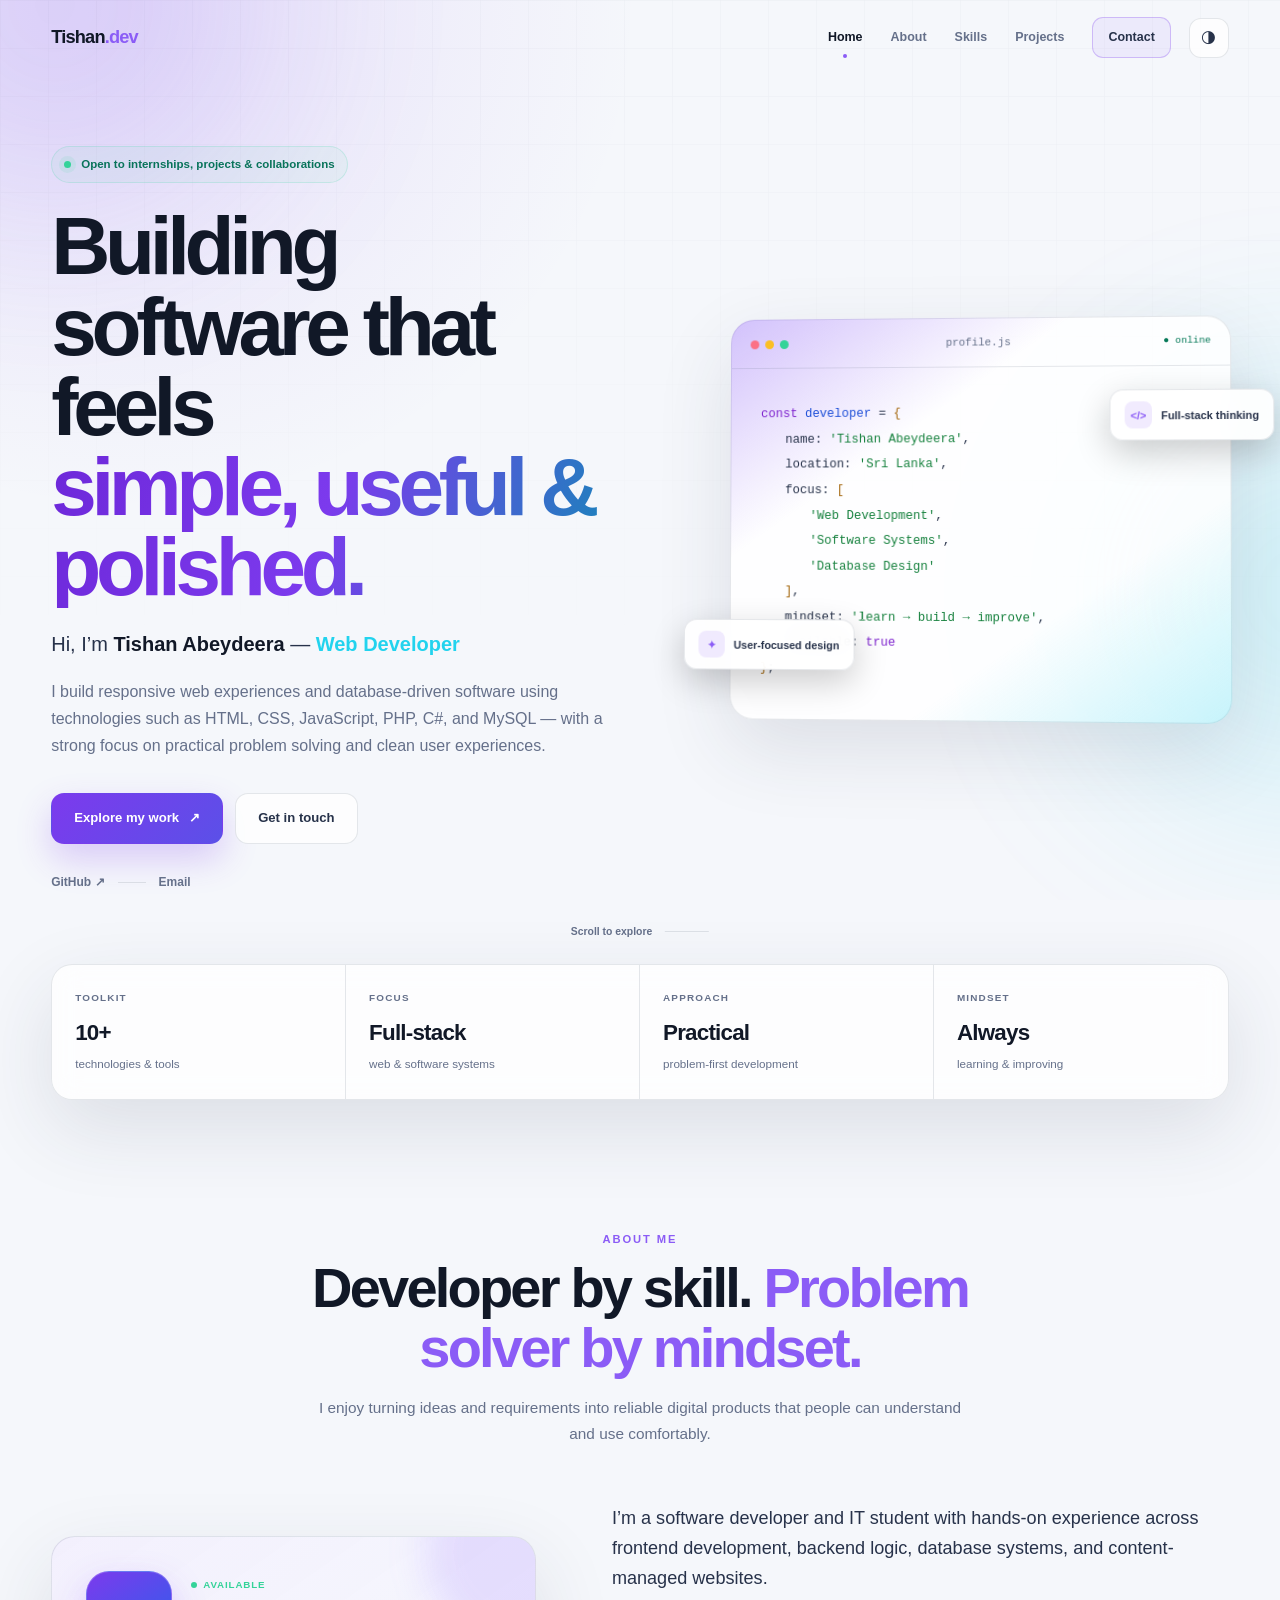
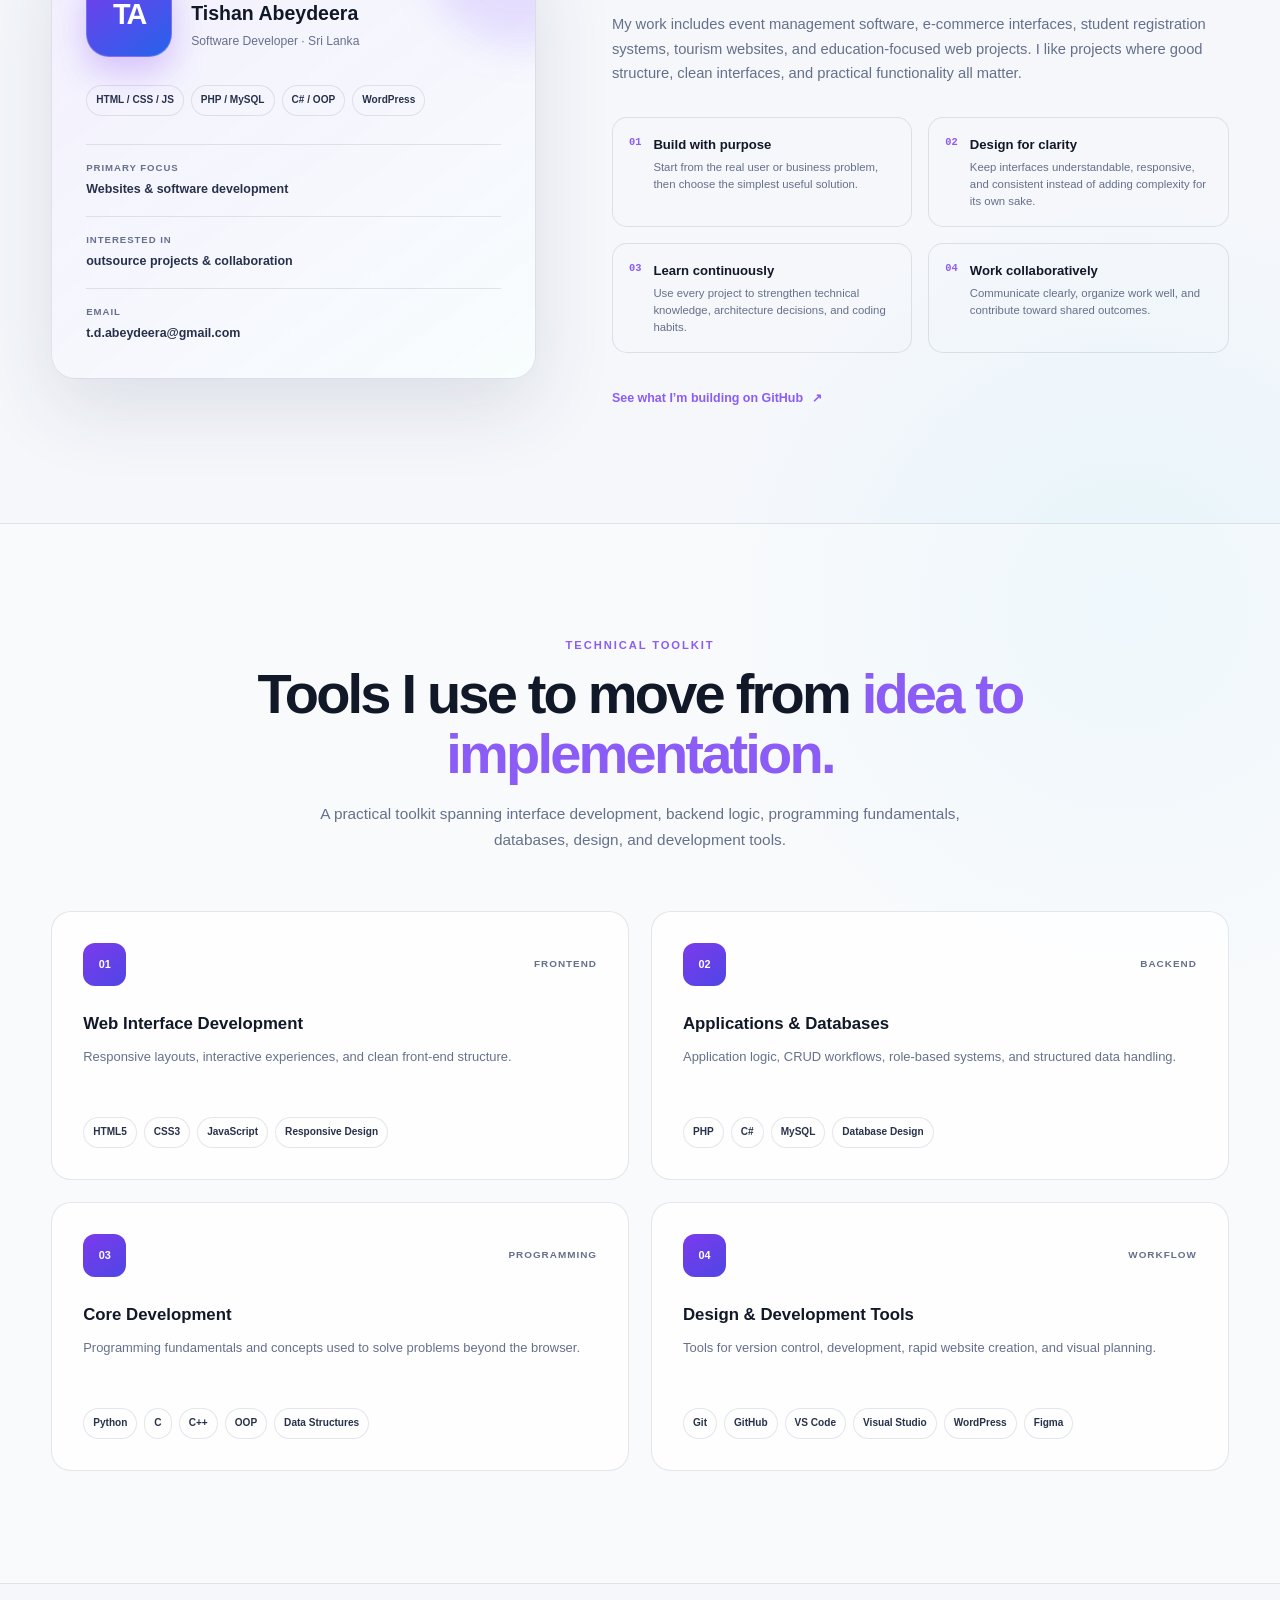
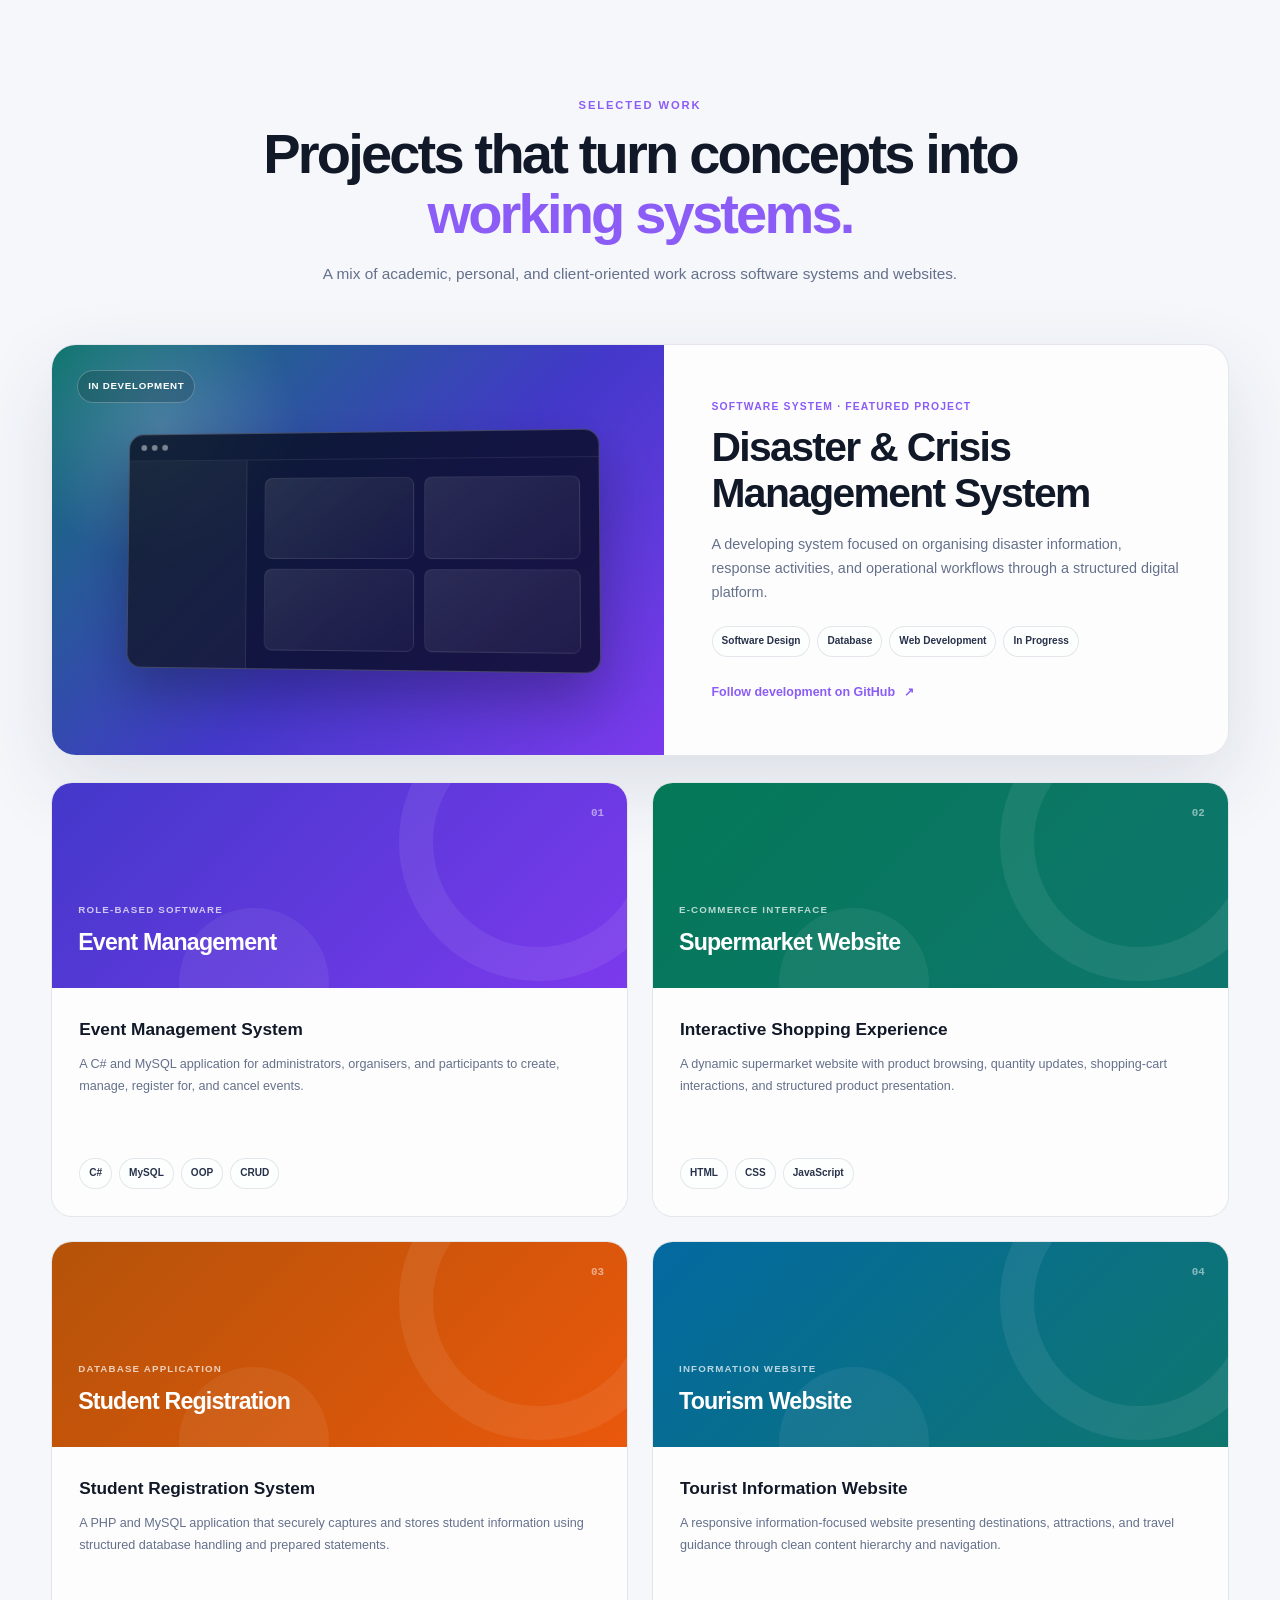
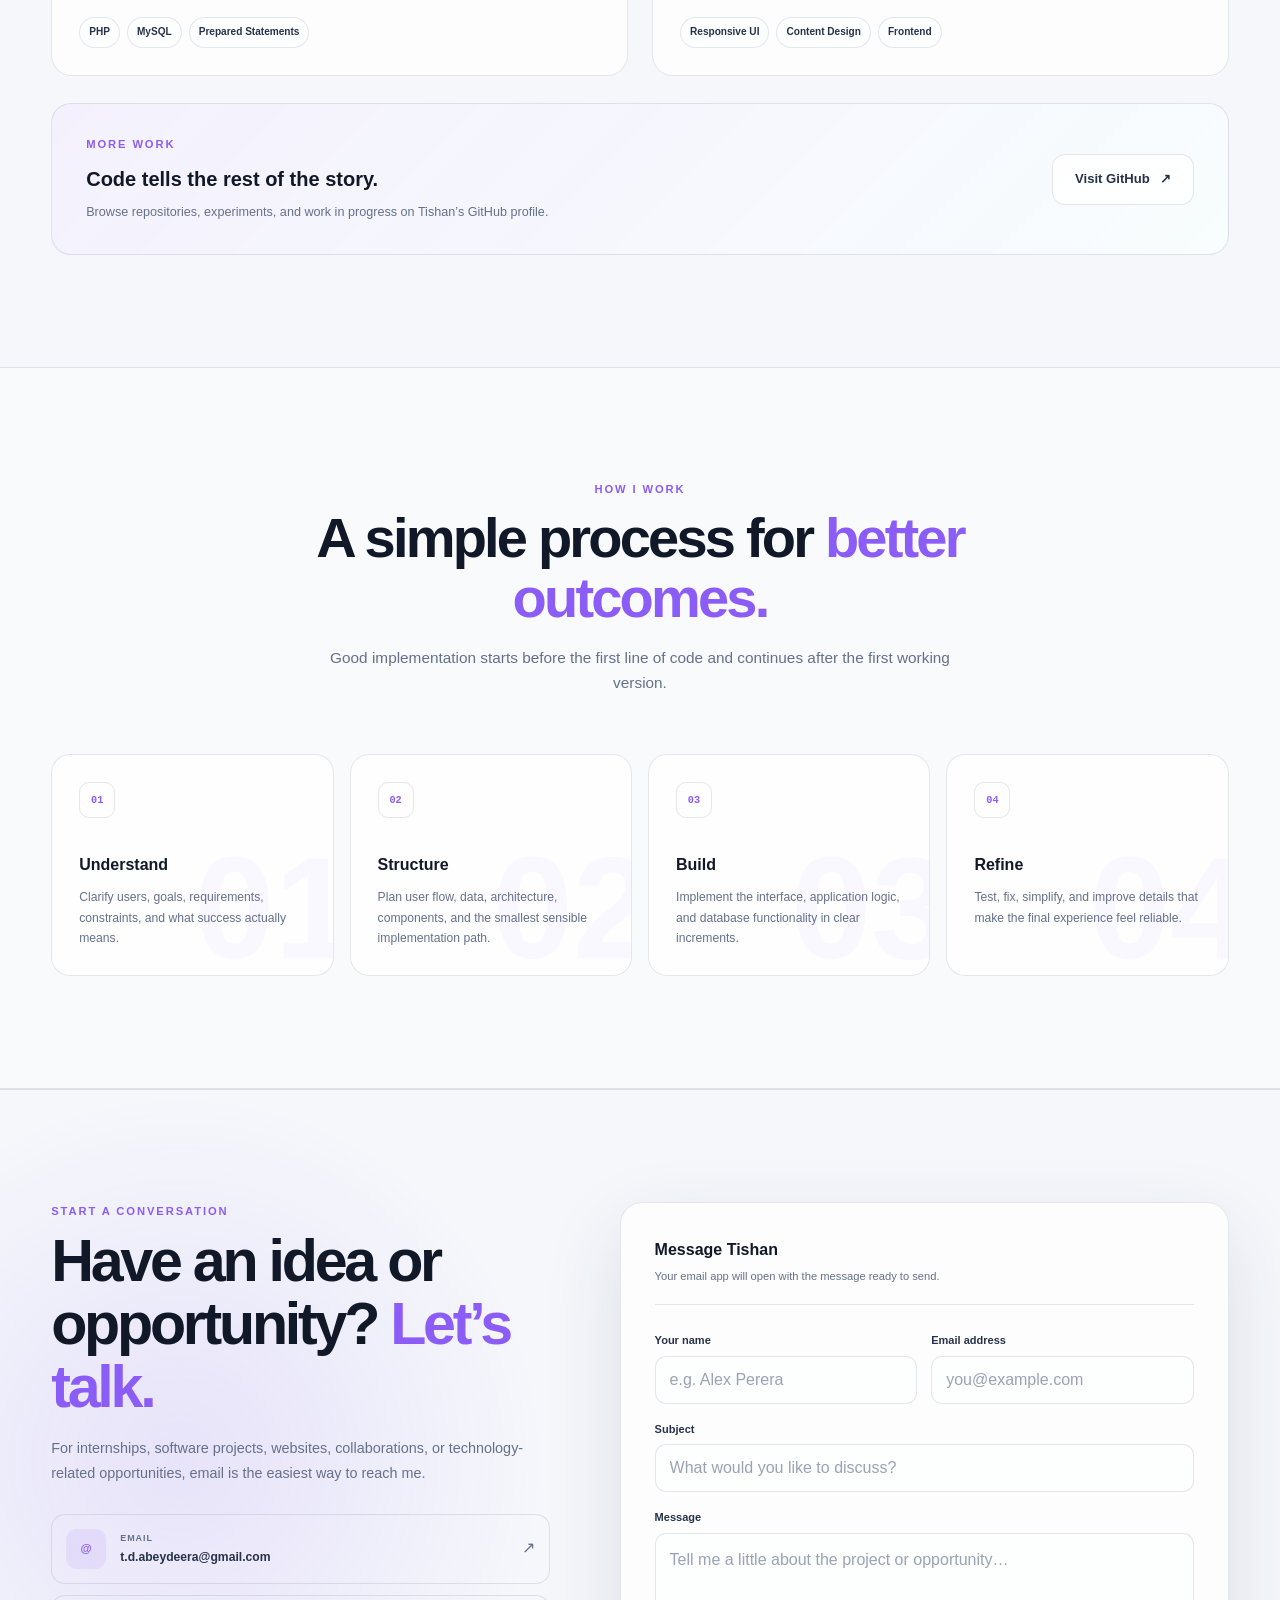
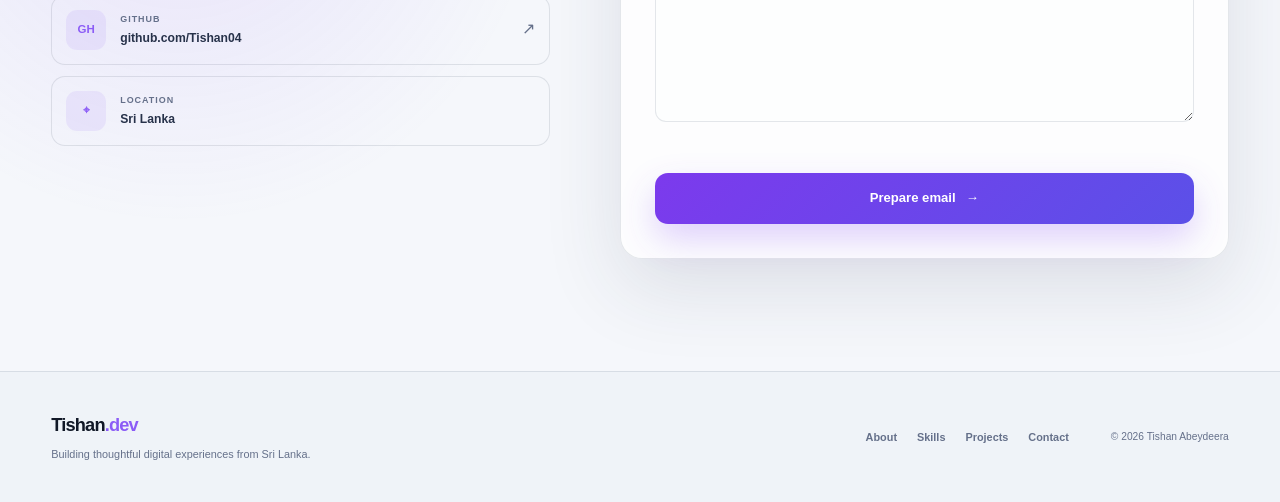
==== commit ce7777dd: "Update profile focus and interests in index.html" ====
--- a/index.html
+++ b/index.html
@@ -106,10 +106,27 @@
 
     <section class="statistics" aria-label="Portfolio highlights">
       <div class="container statistics-grid">
-        <article class="stat-card reveal"><span class="stat-kicker">Toolkit</span><h2>10+</h2><p>technologies &amp; tools</p></article>
-        <article class="stat-card reveal"><span class="stat-kicker">Focus</span><h2>Full-stack</h2><p>web &amp; software systems</p></article>
-        <article class="stat-card reveal"><span class="stat-kicker">Approach</span><h2>Practical</h2><p>problem-first development</p></article>
-        <article class="stat-card reveal"><span class="stat-kicker">Mindset</span><h2>Always</h2><p>learning &amp; improving</p></article>
+        
+        <article class="stat-card reveal">
+          <span class="stat-kicker">Toolkit</span>
+          <h2>10+</h2><p>technologies &amp; tools</p>
+        </article>
+        <article class="stat-card reveal">
+          <span class="stat-kicker">Focus</span>
+          <h2>Full-stack</h2>
+          <p>web &amp; software systems</p>
+        </article>
+        <article class="stat-card reveal">
+          <span class="stat-kicker">Approach</span>
+          <h2>Practical</h2>
+          <p>problem-first development</p>
+        </article>
+        <article class="stat-card reveal">
+          <span class="stat-kicker">Mindset</span>
+          <h2>Always</h2>
+          <p>learning &amp; improving</p>
+        </article>
+        
       </div>
     </section>
 
@@ -133,8 +150,8 @@
             </div>
 
             <div class="profile-details">
-              <div><span>Primary focus</span><strong>Web &amp; software development</strong></div>
-              <div><span>Interested in</span><strong>Internships, projects &amp; collaboration</strong></div>
+              <div><span>Primary focus</span><strong>Websites &amp; software development</strong></div>
+              <div><span>Interested in</span><strong>outsource projects &amp; collaboration</strong></div>
               <div><span>Email</span><a href="mailto:t.d.abeydeera@gmail.com">t.d.abeydeera@gmail.com</a></div>
             </div>
           </div>
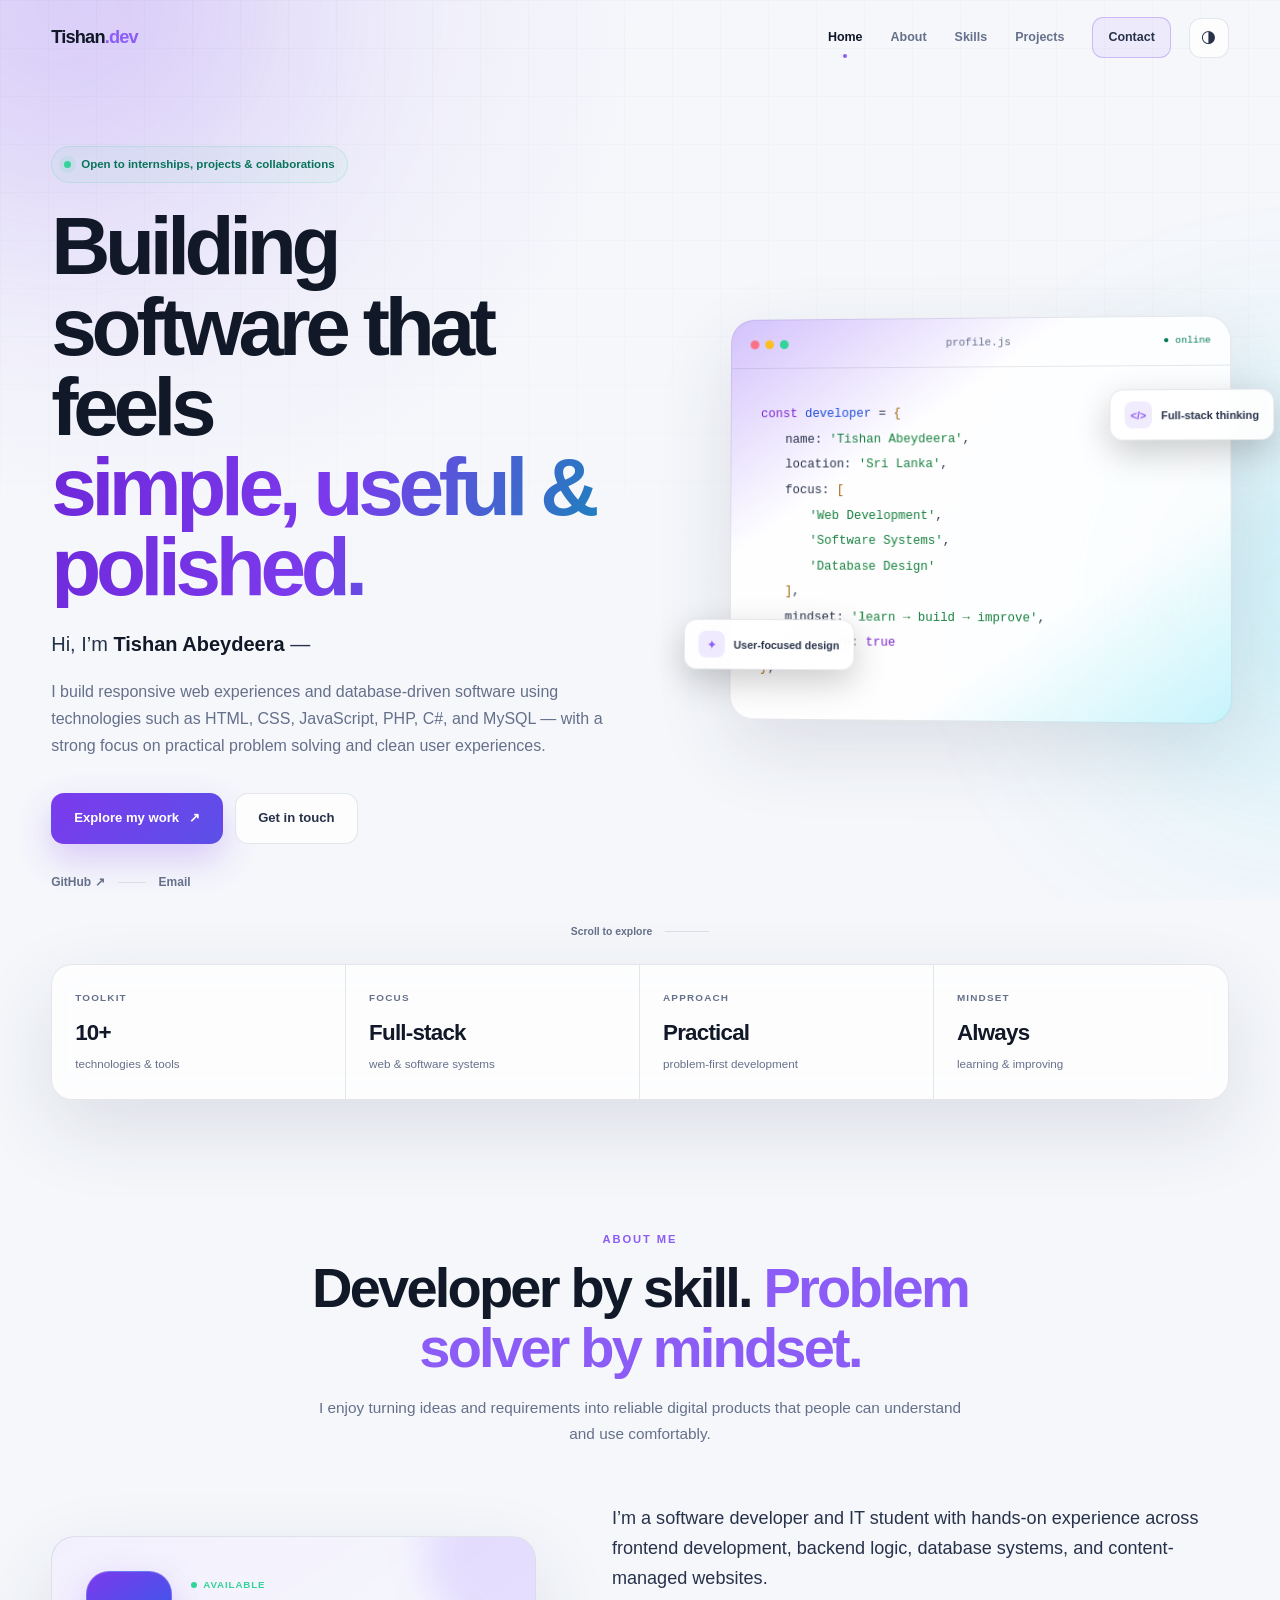
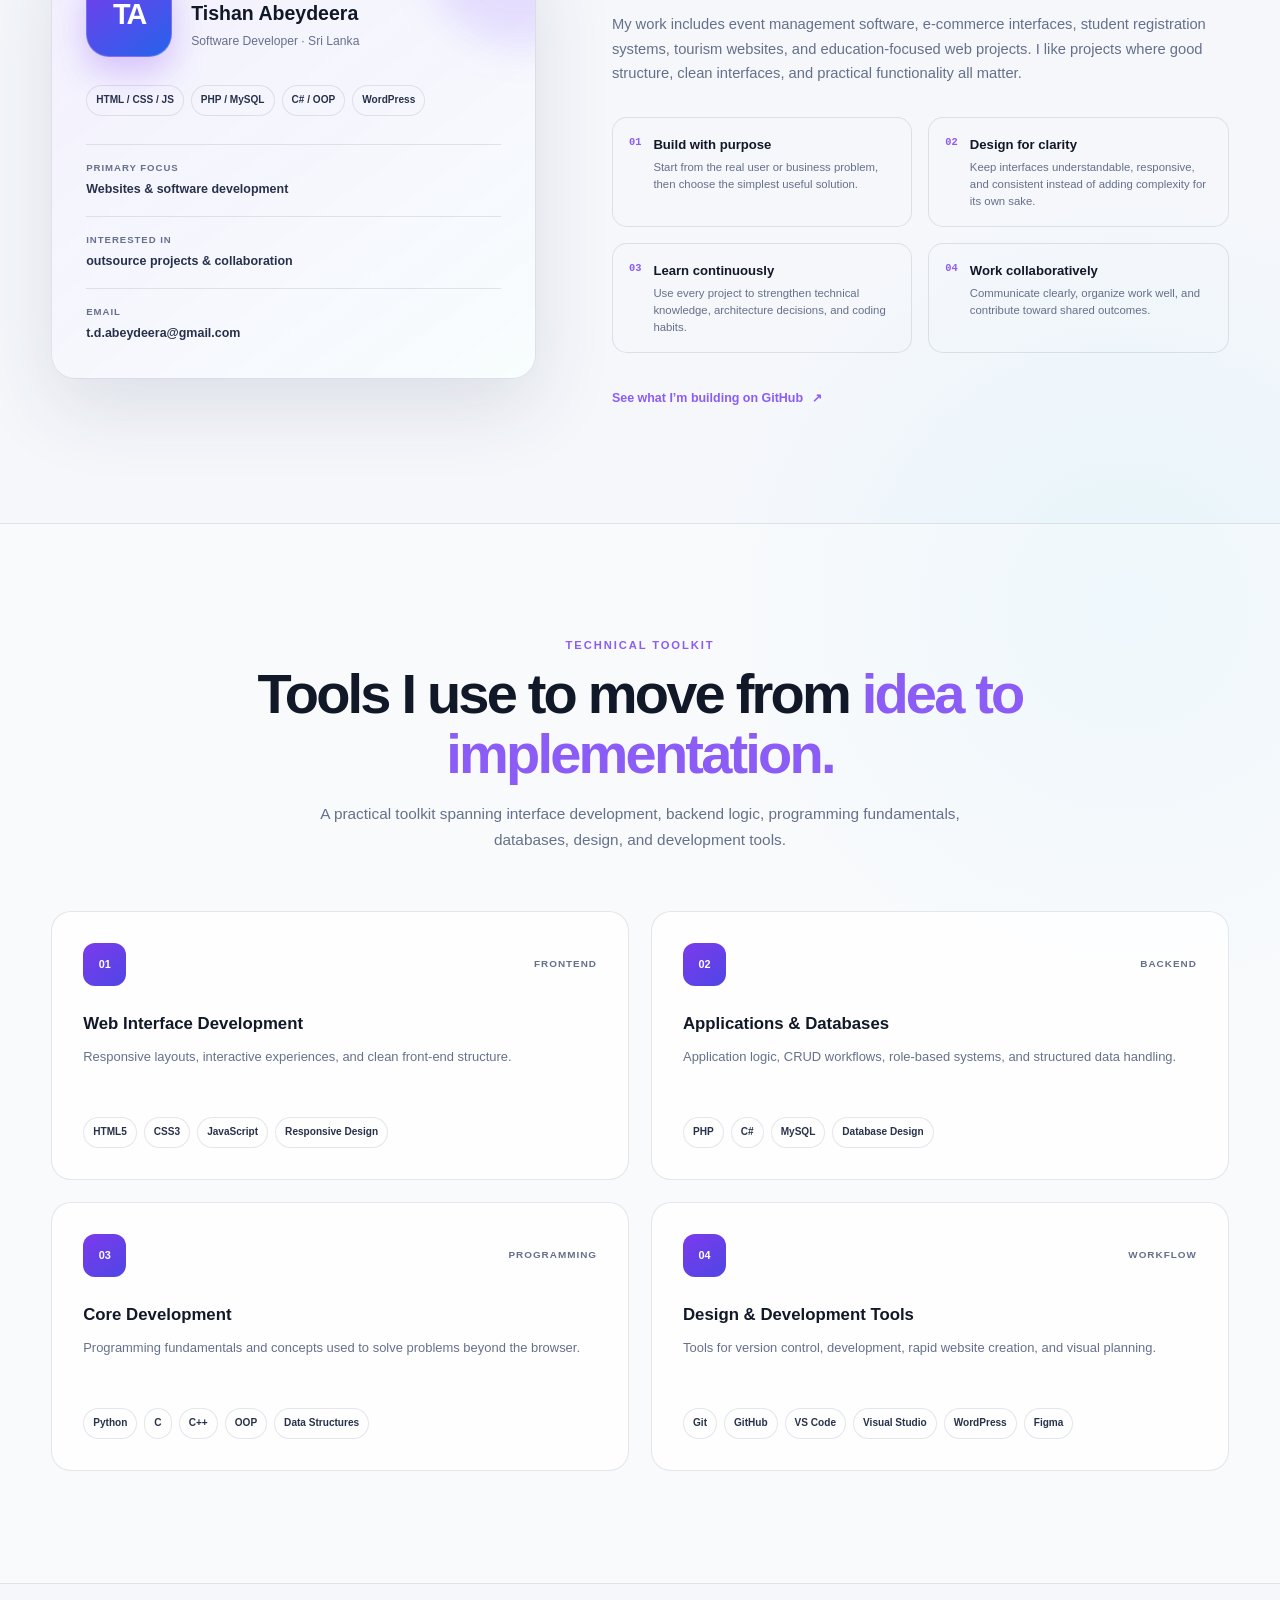
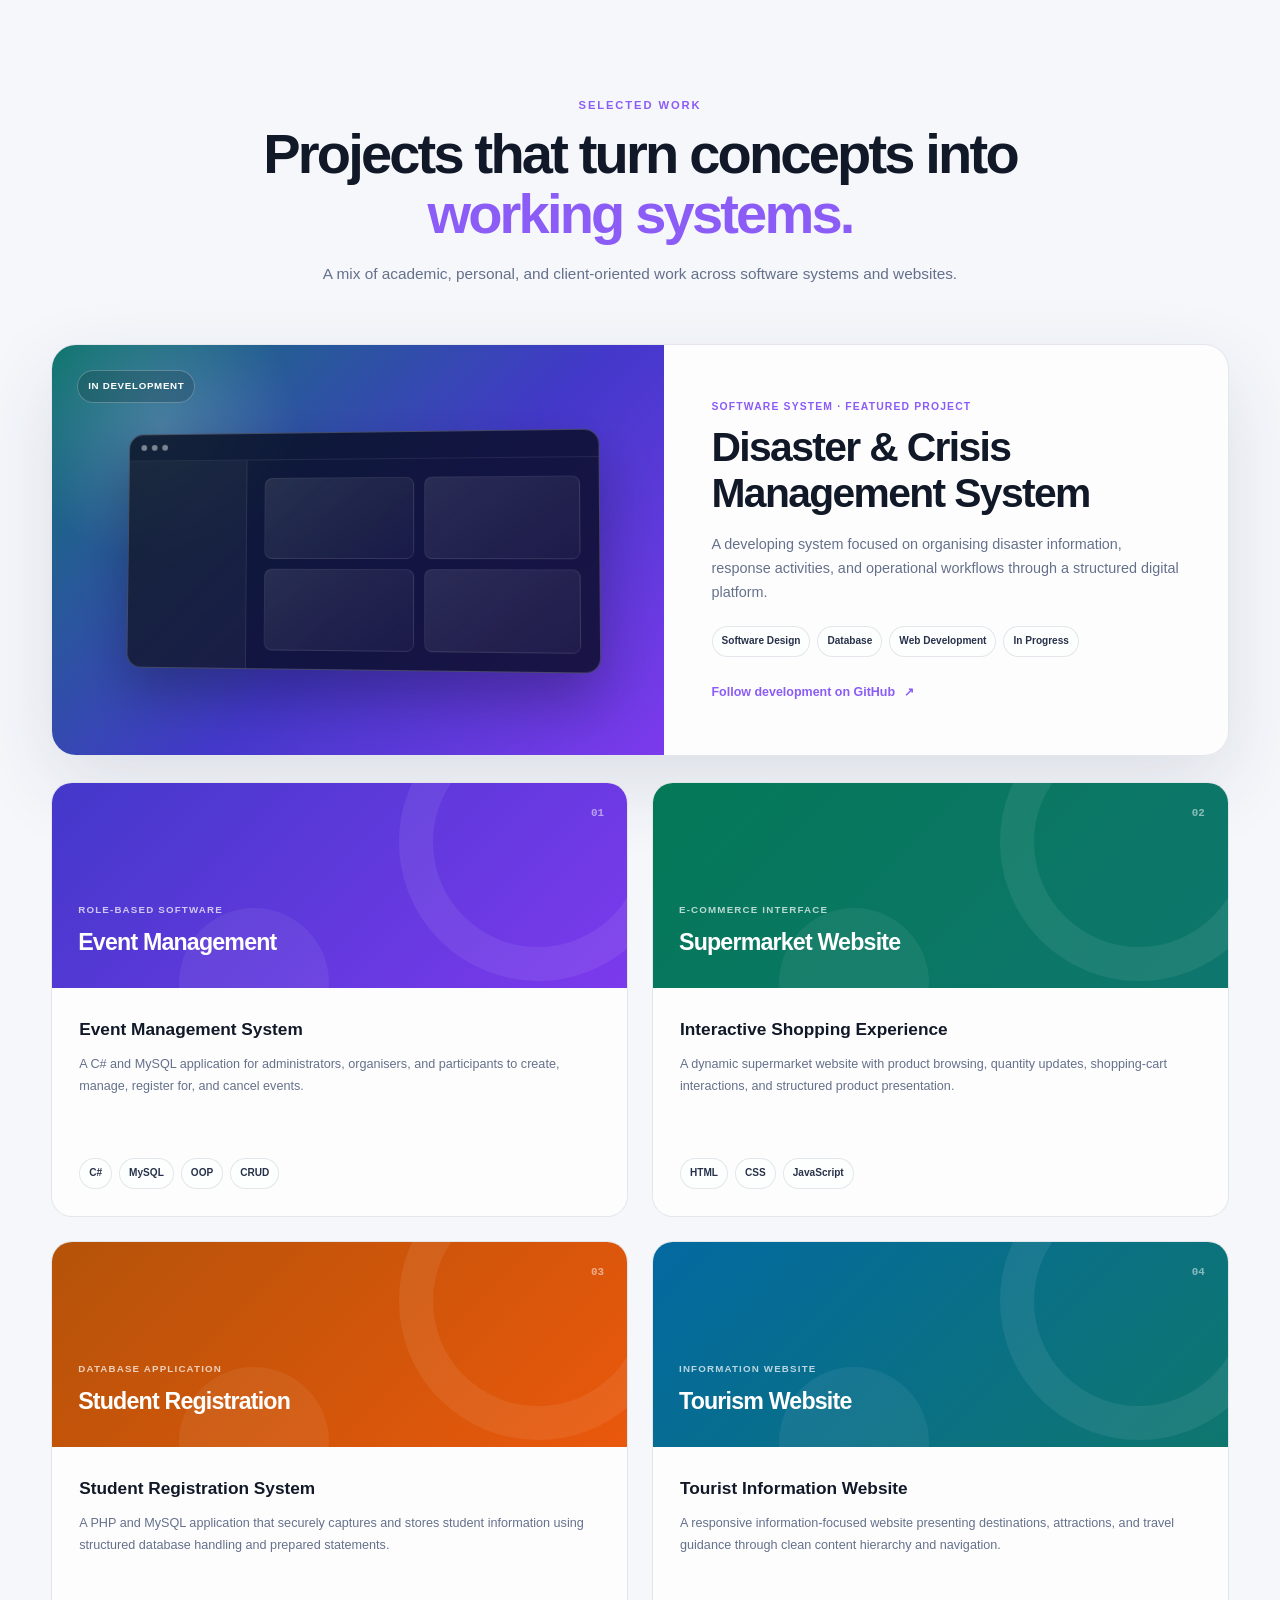
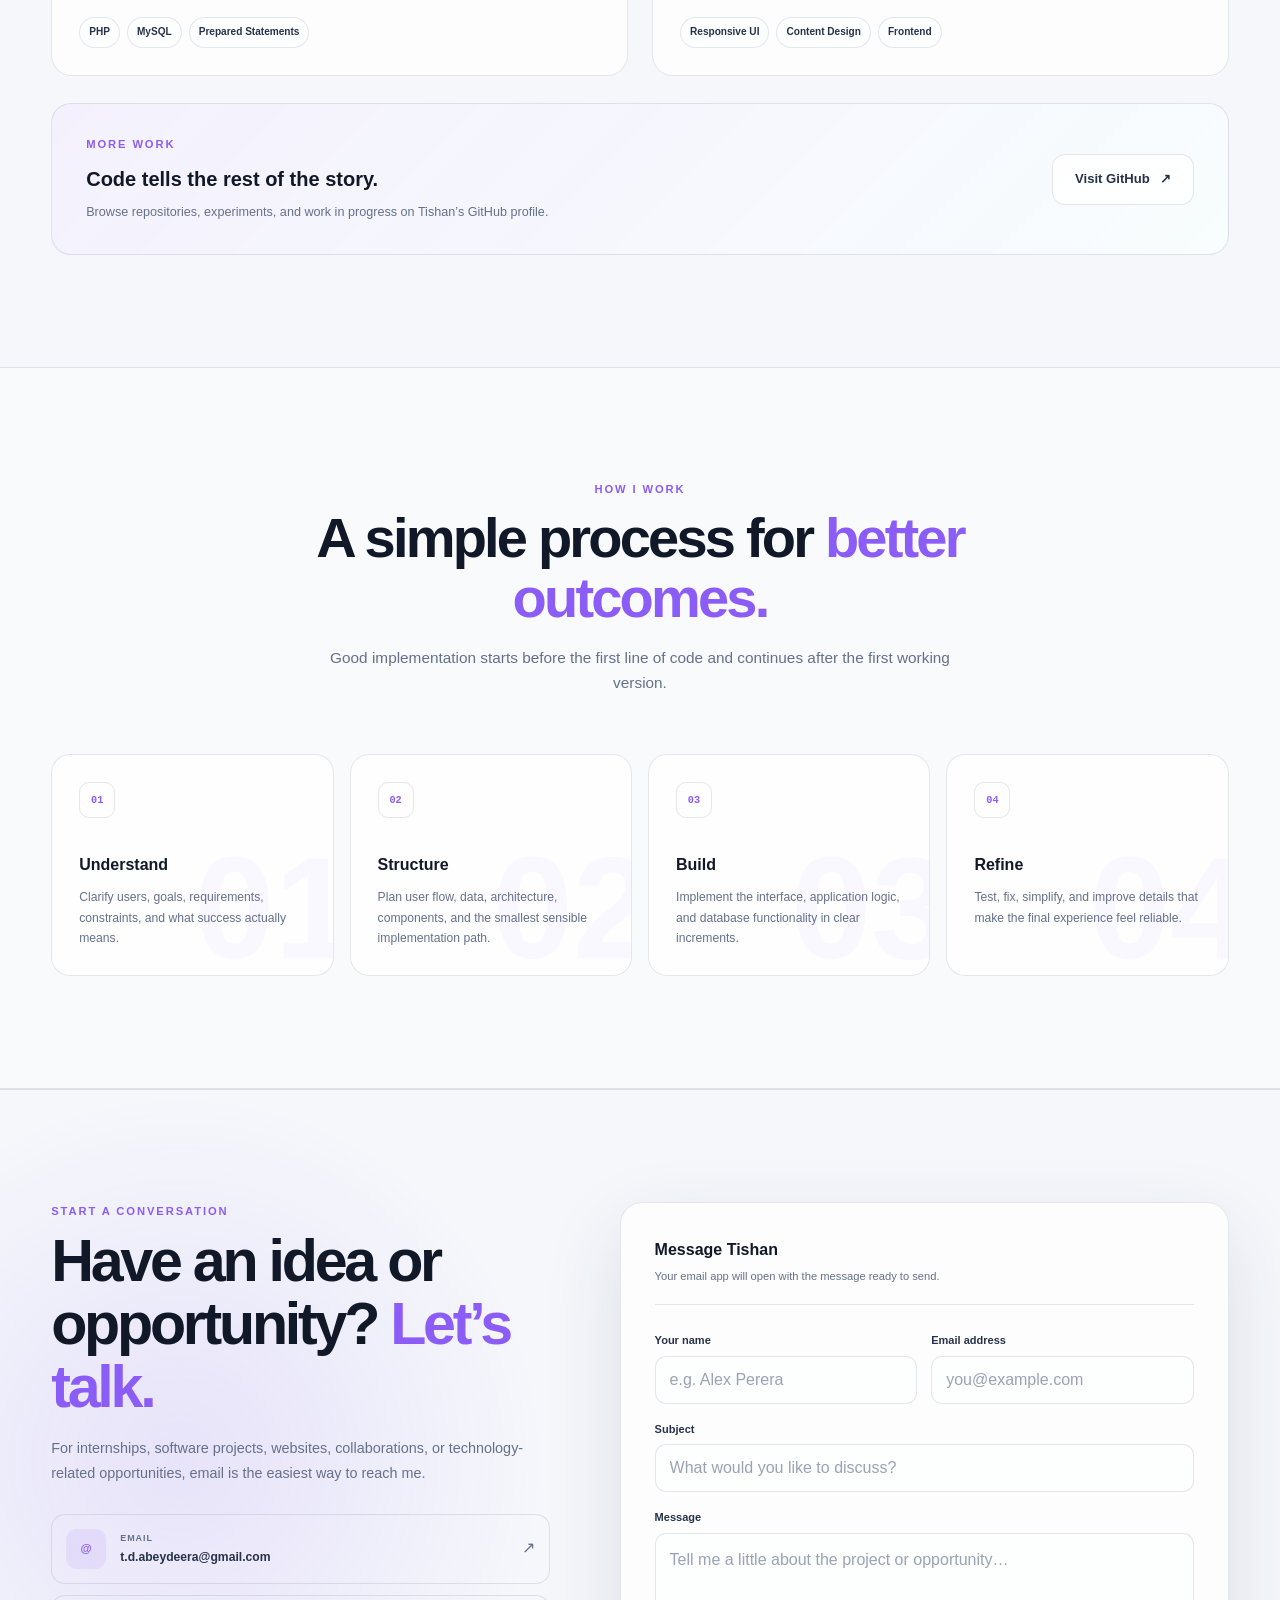
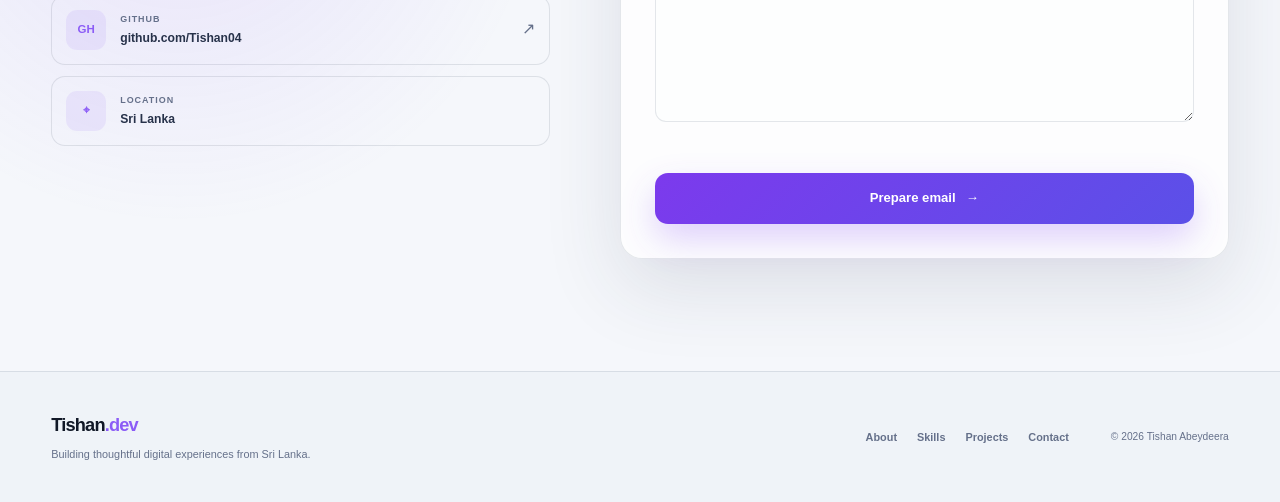
==== commit 813e245e: "Update index.html" ====
--- a/index.html
+++ b/index.html
@@ -6,7 +6,7 @@
   <meta name="description" content="Portfolio of Tishan Abeydeera, a software developer from Sri Lanka building web applications, software systems, and database-driven products.">
   <meta name="theme-color" content="#070b17">
   
-  <title>TISHAN ABEYDEERA | SOFTWARE DEVELOPER</title>
+  <title>TISHAN ABEYDEERA | FULL STACK DEVELOPER</title>
   
   <link rel="stylesheet" href="css/indexstyles.css">
   <script src="js/script.js" defer></script>
--- a/css/indexstyles.css
+++ b/css/indexstyles.css
@@ -37,7 +37,11 @@
 }
 
 * { box-sizing: border-box; margin: 0; padding: 0; }
-html { scroll-behavior: smooth; scroll-padding-top: 96px; }
+html { 
+  scroll-behavior: smooth; 
+  scroll-padding-top: 96px; 
+}
+
 body {
   min-height: 100vh;
   overflow-x: hidden;
@@ -50,56 +54,291 @@
   line-height: 1.68;
   -webkit-font-smoothing: antialiased;
 }
-body.menu-open { overflow: hidden; }
-a { color: inherit; text-decoration: none; }
-button, input, textarea { font: inherit; }
-button { cursor: pointer; }
-::selection { color: white; background: var(--primary-strong); }
-
-:focus-visible { outline: 2px solid var(--secondary); outline-offset: 4px; }
-input:focus-visible, textarea:focus-visible { outline: none; }
-
-.skip-link { position: fixed; top: 12px; left: 12px; z-index: 3000; padding: 9px 14px; border-radius: 10px; color: white; background: var(--primary-strong); transform: translateY(-150%); transition: transform var(--transition); }
-.skip-link:focus { transform: translateY(0); }
-.container { width: min(92%, var(--container)); margin-inline: auto; }
-.section { position: relative; padding: 112px 0; }
-.alternate-section { border-block: 1px solid var(--border); background: rgba(255, 255, 255, 0.012); }
-html[data-theme="light"] .alternate-section { background: rgba(255,255,255,.34); }
-
-.background-decoration { position: fixed; inset: 0; z-index: -1; overflow: hidden; pointer-events: none; }
-.orb { position: absolute; width: 430px; height: 430px; border-radius: 999px; opacity: .16; filter: blur(105px); }
-.orb-one { top: -210px; left: -160px; background: var(--primary); }
-.orb-two { top: 42%; right: -240px; background: var(--secondary); }
-.grid-pattern { position: absolute; inset: 0; opacity: .022; background-image: linear-gradient(rgba(255,255,255,.8) 1px, transparent 1px), linear-gradient(90deg, rgba(255,255,255,.8) 1px, transparent 1px); background-size: 48px 48px; mask-image: linear-gradient(to bottom, black, transparent 82%); }
-html[data-theme="light"] .grid-pattern { opacity: .045; background-image: linear-gradient(rgba(32,44,70,.5) 1px, transparent 1px), linear-gradient(90deg, rgba(32,44,70,.5) 1px, transparent 1px); }
-
-.header { position: fixed; inset: 0 0 auto; z-index: 1000; height: var(--header-height); border-bottom: 1px solid transparent; transition: background var(--transition), border-color var(--transition), box-shadow var(--transition); }
-.header.scrolled { border-color: var(--border); background: color-mix(in srgb, var(--bg) 83%, transparent); box-shadow: 0 12px 40px rgba(0,0,0,.12); backdrop-filter: blur(18px); }
-.navbar { display: grid; grid-template-columns: 1fr auto; align-items: center; height: 100%; }
-.logo { font-size: 1.14rem; font-weight: 900; letter-spacing: -.045em; }
-.logo span { color: var(--primary); }
-.navigation { display: flex; grid-column: 2; grid-row: 1; align-items: center; gap: 28px; }
-.nav-link { position: relative; color: var(--muted); font-size: .78rem; font-weight: 700; transition: color var(--transition); }
-.nav-link::after { position: absolute; bottom: -10px; left: 50%; width: 4px; height: 4px; border-radius: 50%; opacity: 0; background: var(--primary); content: ""; transform: translateX(-50%); transition: opacity var(--transition); }
-.nav-link:hover, .nav-link.active { color: var(--text); }
-.nav-link.active::after { opacity: 1; }
-.nav-contact { padding: 9px 15px; border: 1px solid var(--border-strong); border-radius: 11px; color: var(--text-soft); background: rgba(139,92,246,.08); }
-.nav-contact::after { display: none; }
-.nav-actions { display: flex; grid-column: 3; grid-row: 1; align-items: center; gap: 10px; margin-left: 18px; }
-.theme-toggle, .menu-toggle { display: grid; width: 40px; height: 40px; border: 1px solid var(--border); border-radius: 12px; place-items: center; color: var(--text-soft); background: var(--surface); transition: border-color var(--transition), transform var(--transition), background var(--transition); }
-.theme-toggle:hover, .menu-toggle:hover { border-color: var(--border-strong); transform: translateY(-2px); }
-.theme-icon { font-size: 1.05rem; }
-.menu-toggle { display: none; position: relative; }
-.menu-toggle span { position: absolute; width: 18px; height: 1.5px; border-radius: 2px; background: var(--text); transition: transform var(--transition), opacity var(--transition); }
-.menu-toggle span:nth-child(1) { transform: translateY(-6px); }
-.menu-toggle span:nth-child(3) { transform: translateY(6px); }
-.menu-toggle.active span:nth-child(1) { transform: rotate(45deg); }
-.menu-toggle.active span:nth-child(2) { opacity: 0; }
-.menu-toggle.active span:nth-child(3) { transform: rotate(-45deg); }
-
-.hero { display: flex; min-height: 100svh; padding-top: calc(var(--header-height) + 70px); padding-bottom: 72px; align-items: center; }
-.hero-container { display: grid; grid-template-columns: 1.08fr .92fr; align-items: center; gap: 86px; }
-.eyebrow { display: inline-flex; align-items: center; gap: 10px; margin-bottom: 23px; padding: 8px 12px; border: 1px solid rgba(52,211,153,.18); border-radius: 999px; color: #9ae6c5; background: rgba(52,211,153,.055); font-size: .72rem; font-weight: 800; }
+
+body.menu-open { 
+  overflow: hidden; 
+}
+
+a { 
+  color: inherit; 
+  text-decoration: none; 
+}
+
+button, input, textarea { 
+  font: inherit; 
+}
+
+button { 
+  cursor: pointer; 
+}
+
+::selection { 
+  color: white; 
+  background: var(--primary-strong); 
+}
+
+:focus-visible { 
+  outline: 2px solid var(--secondary); 
+  outline-offset: 4px; 
+}
+
+input:focus-visible, textarea:focus-visible { 
+  outline: none; 
+}
+
+.skip-link { 
+  position: fixed; 
+  top: 12px; 
+  left: 12px; 
+  z-index: 3000; 
+  padding: 9px 14px; 
+  border-radius: 10px; 
+  color: white; 
+  background: var(--primary-strong); 
+  transform: translateY(-150%); 
+  transition: transform var(--transition); 
+}
+
+.skip-link:focus { 
+  transform: translateY(0); 
+}
+
+.container { 
+  width: min(92%, var(--container));
+  margin-inline: auto; 
+}
+
+.section { 
+  position: relative; 
+  padding: 112px 0; 
+}
+
+.alternate-section { 
+  border-block: 1px solid var(--border); 
+  background: rgba(255, 255, 255, 0.012); 
+}
+
+html[data-theme="light"] .alternate-section { 
+  background: rgba(255,255,255,.34); 
+}
+
+.background-decoration { 
+  position: fixed; inset: 0; 
+  z-index: -1; 
+  overflow: hidden; 
+  pointer-events: none; 
+}
+
+.orb { 
+  position: absolute; 
+  width: 430px; 
+  height: 430px; 
+  border-radius: 999px; 
+  opacity: .16; 
+  filter: blur(105px); 
+}
+
+.orb-one { 
+  top: -210px; 
+  left: -160px;
+  background: var(--primary); 
+}
+
+.orb-two { 
+  top: 42%; 
+  right: -240px; 
+  background: var(--secondary); 
+}
+
+.grid-pattern { 
+  position: absolute; 
+  inset: 0; opacity: .022; 
+  background-image: linear-gradient(rgba(255,255,255,.8) 1px, transparent 1px), linear-gradient(90deg, rgba(255,255,255,.8) 1px, transparent 1px); 
+  background-size: 48px 48px; 
+  mask-image: linear-gradient(to bottom, black, transparent 82%); 
+}
+
+html[data-theme="light"] .grid-pattern { 
+  opacity: .045; 
+  background-image: linear-gradient(rgba(32,44,70,.5) 1px, transparent 1px), linear-gradient(90deg, rgba(32,44,70,.5) 1px, transparent 1px); 
+}
+
+.header { 
+  position: fixed;
+  inset: 0 0 auto;
+  z-index: 1000;
+  height: var(--header-height);
+  border-bottom: 1px solid transparent;
+  transition: background var(--transition), border-color var(--transition), box-shadow var(--transition);
+}
+
+.header.scrolled { 
+  border-color: var(--border); 
+  background: color-mix(in srgb, var(--bg) 83%, transparent); 
+  box-shadow: 0 12px 40px rgba(0,0,0,.12); 
+  backdrop-filter: blur(18px); 
+}
+
+.navbar { 
+  display: grid; 
+  grid-template-columns: 1fr auto; 
+  align-items: center; 
+  height: 100%; 
+}
+
+.logo { 
+  font-size: 1.14rem; 
+  font-weight: 900; 
+  letter-spacing: -.045em; 
+}
+
+.logo span { 
+  color: var(--primary); 
+}
+
+.navigation { 
+  display: flex; 
+  grid-column: 2; 
+  grid-row: 1; 
+  align-items: center; 
+  gap: 28px; 
+}
+
+.nav-link { 
+  position: relative; 
+  color: var(--muted); 
+  font-size: .78rem; 
+  font-weight: 700; 
+  transition: color var(--transition); 
+}
+
+.nav-link::after { 
+  position: absolute; 
+  bottom: -10px; 
+  left: 50%; 
+  width: 4px; 
+  height: 4px; 
+  border-radius: 50%; 
+  opacity: 0; 
+  background: var(--primary); 
+  content: ""; 
+  transform: translateX(-50%); 
+  transition: opacity var(--transition); 
+}
+
+.nav-link:hover, .nav-link.active { 
+  color: var(--text); 
+}
+
+.nav-link.active::after { 
+  opacity: 1; 
+}
+
+.nav-contact { 
+  padding: 9px 15px; 
+  border: 1px solid var(--border-strong); 
+  border-radius: 11px; 
+  color: var(--text-soft); 
+  background: rgba(139,92,246,.08); 
+}
+
+.nav-contact::after { 
+  display: none; 
+}
+
+.nav-actions { 
+  display: flex; 
+  grid-column: 3;
+  grid-row: 1; 
+  align-items: center;
+  gap: 10px; 
+  margin-left: 18px; 
+}
+
+.theme-toggle, .menu-toggle { 
+  display: grid; 
+  width: 40px; 
+  height: 40px; 
+  border: 1px solid var(--border); 
+  border-radius: 12px; 
+  place-items: center; 
+  color: var(--text-soft); 
+  background: var(--surface); 
+  transition: border-color var(--transition), transform var(--transition), background var(--transition); 
+}
+
+.theme-toggle:hover, .menu-toggle:hover { 
+  border-color: var(--border-strong); 
+  transform: translateY(-2px); 
+}
+
+.theme-icon { 
+  font-size: 1.05rem; 
+}
+
+.menu-toggle { 
+  display: none; 
+  position: relative; 
+}
+
+.menu-toggle span { 
+  position: absolute;
+  width: 18px; 
+  height: 1.5px; 
+  border-radius: 2px;
+  background: var(--text); 
+  transition: transform var(--transition), opacity var(--transition); 
+}
+
+.menu-toggle span:nth-child(1) { 
+  transform: translateY(-6px); 
+}
+
+.menu-toggle span:nth-child(3) { 
+  transform: translateY(6px); 
+}
+
+.menu-toggle.active span:nth-child(1) {
+  transform: rotate(45deg); 
+}
+
+.menu-toggle.active span:nth-child(2) { 
+  opacity: 0; 
+}
+
+.menu-toggle.active span:nth-child(3) { 
+  transform: rotate(-45deg); 
+}
+
+.hero { 
+  display: flex; 
+  min-height: 100svh; 
+  padding-top: calc(var(--header-height) + 70px);
+  padding-bottom: 72px;
+  align-items: center; 
+}
+
+.hero-container { 
+  display: grid; 
+  grid-template-columns: 1.08fr .92fr; 
+  align-items: center; 
+  gap: 86px; 
+}
+
+.eyebrow { 
+  display: inline-flex; 
+  align-items: center;
+  gap: 10px; 
+  margin-bottom: 23px; 
+  padding: 8px 12px; 
+  border: 1px solid rgba(52,211,153,.18); 
+  border-radius: 999px;
+  color: #9ae6c5;
+  background: rgba(52,211,153,.055); 
+  font-size: .72rem;
+  font-weight: 800; 
+}
+
 html[data-theme="light"] .eyebrow { color: #08735a; }
 .status-dot { width: 7px; height: 7px; border-radius: 50%; background: var(--accent); box-shadow: 0 0 0 5px rgba(52,211,153,.10); animation: pulse 2s infinite; }
 .hero h1 { max-width: 760px; margin-bottom: 20px; font-size: clamp(3.1rem, 6.4vw, 5.85rem); line-height: .98; letter-spacing: -.065em; }
@@ -255,9 +494,43 @@
 
 .footer { padding: 38px 0; border-top: 1px solid var(--border); background: color-mix(in srgb, var(--bg-deep) 78%, transparent); }
 .footer-content { display: grid; grid-template-columns: 1fr auto auto; align-items: center; gap: 42px; }.footer-brand p { margin-top: 5px; color: var(--muted); font-size: .68rem; }.footer-links { display: flex; gap: 20px; }.footer-links a { color: var(--muted); font-size: .68rem; font-weight: 700; transition: color var(--transition); }.footer-links a:hover { color: var(--text); }.copyright { color: var(--muted); font-size: .64rem; text-align: right; }
-.back-to-top { position: fixed; right: 20px; bottom: 20px; z-index: 700; display: grid; width: 44px; height: 44px; border: 1px solid var(--border-strong); border-radius: 13px; place-items: center; opacity: 0; visibility: hidden; color: white; background: rgba(124,58,237,.9); box-shadow: 0 13px 32px rgba(124,58,237,.28); transform: translateY(10px); transition: opacity var(--transition), visibility var(--transition), transform var(--transition); }.back-to-top.visible { opacity: 1; visibility: visible; transform: translateY(0); }
-
-.reveal { opacity: 0; transform: translateY(22px); transition: opacity .7s ease, transform .7s cubic-bezier(.2,.7,.2,1); }.reveal.visible { opacity: 1; transform: none; }
+.back-to-top { 
+  position: fixed; 
+  right: 20px; 
+  bottom: 20px; 
+  z-index: 700; 
+  display: grid; 
+  width: 44px; 
+  height: 44px; 
+  border: 1px solid var(--border-strong); 
+  border-radius: 13px; 
+  place-items: center; 
+  opacity: 0; 
+  visibility: hidden; 
+  color: white; 
+  background: rgba(124,58,237,.9); 
+  box-shadow: 0 13px 32px rgba(124,58,237,.28); 
+  transform: translateY(10px); 
+  transition: opacity var(--transition), visibility var(--transition), transform var(--transition); 
+}
+
+.back-to-top.visible { 
+  opacity: 1; 
+  visibility: visible; 
+  transform: translateY(0); 
+}
+
+.reveal { 
+  opacity: 0; 
+  transform: translateY(22px); 
+  transition: opacity .7s ease, transform .7s cubic-bezier(.2,.7,.2,1); 
+}
+
+.reveal.visible { 
+  opacity: 1; 
+  transform: none; 
+}
+
 @keyframes pulse { 0%,100% { box-shadow: 0 0 0 5px rgba(52,211,153,.10); } 50% { box-shadow: 0 0 0 9px rgba(52,211,153,0); } }
 @keyframes float { 0%,100% { transform: translateY(0); } 50% { transform: translateY(-9px); } }
 @keyframes scrollLine { 0% { transform: translateX(-100%); } 55%,100% { transform: translateX(100%); } }
@@ -275,9 +548,41 @@
   .navbar { grid-template-columns: 1fr auto; }
   .nav-actions { grid-column: 2; margin-left: 0; }
   .menu-toggle { display: grid; }
-  .navigation { position: fixed; top: var(--header-height); right: 0; display: flex; flex-direction: column; align-items: stretch; width: min(82%, 350px); height: calc(100dvh - var(--header-height)); padding: 30px; border-left: 1px solid var(--border); background: color-mix(in srgb, var(--bg) 96%, transparent); box-shadow: -20px 30px 60px rgba(0,0,0,.2); transform: translateX(105%); transition: transform .3s ease; backdrop-filter: blur(18px); }
-  .navigation.open { transform: translateX(0); }.nav-link { padding: 9px 0; font-size: .92rem; }.nav-link::after { display: none; }.nav-contact { margin-top: 5px; padding: 10px 14px; text-align: center; }
-  .hero { min-height: auto; padding-top: 140px; }.hero-container, .about-grid, .contact-container { grid-template-columns: 1fr; }.hero-container { gap: 75px; }.hero-content { text-align: center; }.hero-description { margin-inline: auto; }.eyebrow, .hero-buttons, .hero-socials { justify-content: center; }.hero-visual { width: min(100%, 610px); margin-inline: auto; }.developer-card { transform: none; }
+  .navigation { 
+    position: fixed; 
+    top: var(--header-height); 
+    right: 0; 
+    display: flex; 
+    flex-direction: column; 
+    align-items: stretch; 
+    width: min(82%, 350px); 
+    height: calc(100dvh - var(--header-height)); 
+    padding: 30px; 
+    border-left: 1px solid var(--border); 
+    background: color-mix(in srgb, var(--bg) 96%, transparent); 
+    box-shadow: -20px 30px 60px rgba(0,0,0,.2); 
+    transform: translateX(105%); 
+    transition: transform .3s ease; 
+    backdrop-filter: blur(18px); 
+  }
+  .navigation.open { 
+    transform: translateX(0); 
+  }
+  .nav-link { 
+    padding: 9px 0; 
+    font-size: .92rem; 
+  }.
+  nav-link::after {
+    display: none; 
+  }
+  .nav-contact { 
+    margin-top: 5px; 
+    padding: 10px 14px; 
+    text-align: center;
+  }
+  .hero { 
+    min-height: auto; 
+    padding-top: 140px; }.hero-container, .about-grid, .contact-container { grid-template-columns: 1fr; }.hero-container { gap: 75px; }.hero-content { text-align: center; }.hero-description { margin-inline: auto; }.eyebrow, .hero-buttons, .hero-socials { justify-content: center; }.hero-visual { width: min(100%, 610px); margin-inline: auto; }.developer-card { transform: none; }
   .statistics-grid { grid-template-columns: repeat(2,1fr); }.stat-card:nth-child(2) { border-right: 0; }.stat-card:nth-child(-n+2) { border-bottom: 1px solid var(--border); }
   .about-grid, .contact-container { gap: 48px; }.profile-card { width: min(100%, 570px); margin-inline: auto; }.contact-introduction { text-align: center; }.contact-details { max-width: 560px; margin-inline: auto; margin-top: 28px; text-align: left; }
   .project-featured { grid-template-columns: 1fr; }.project-featured-preview { min-height: 330px; }.project-featured-content { padding: 38px; }
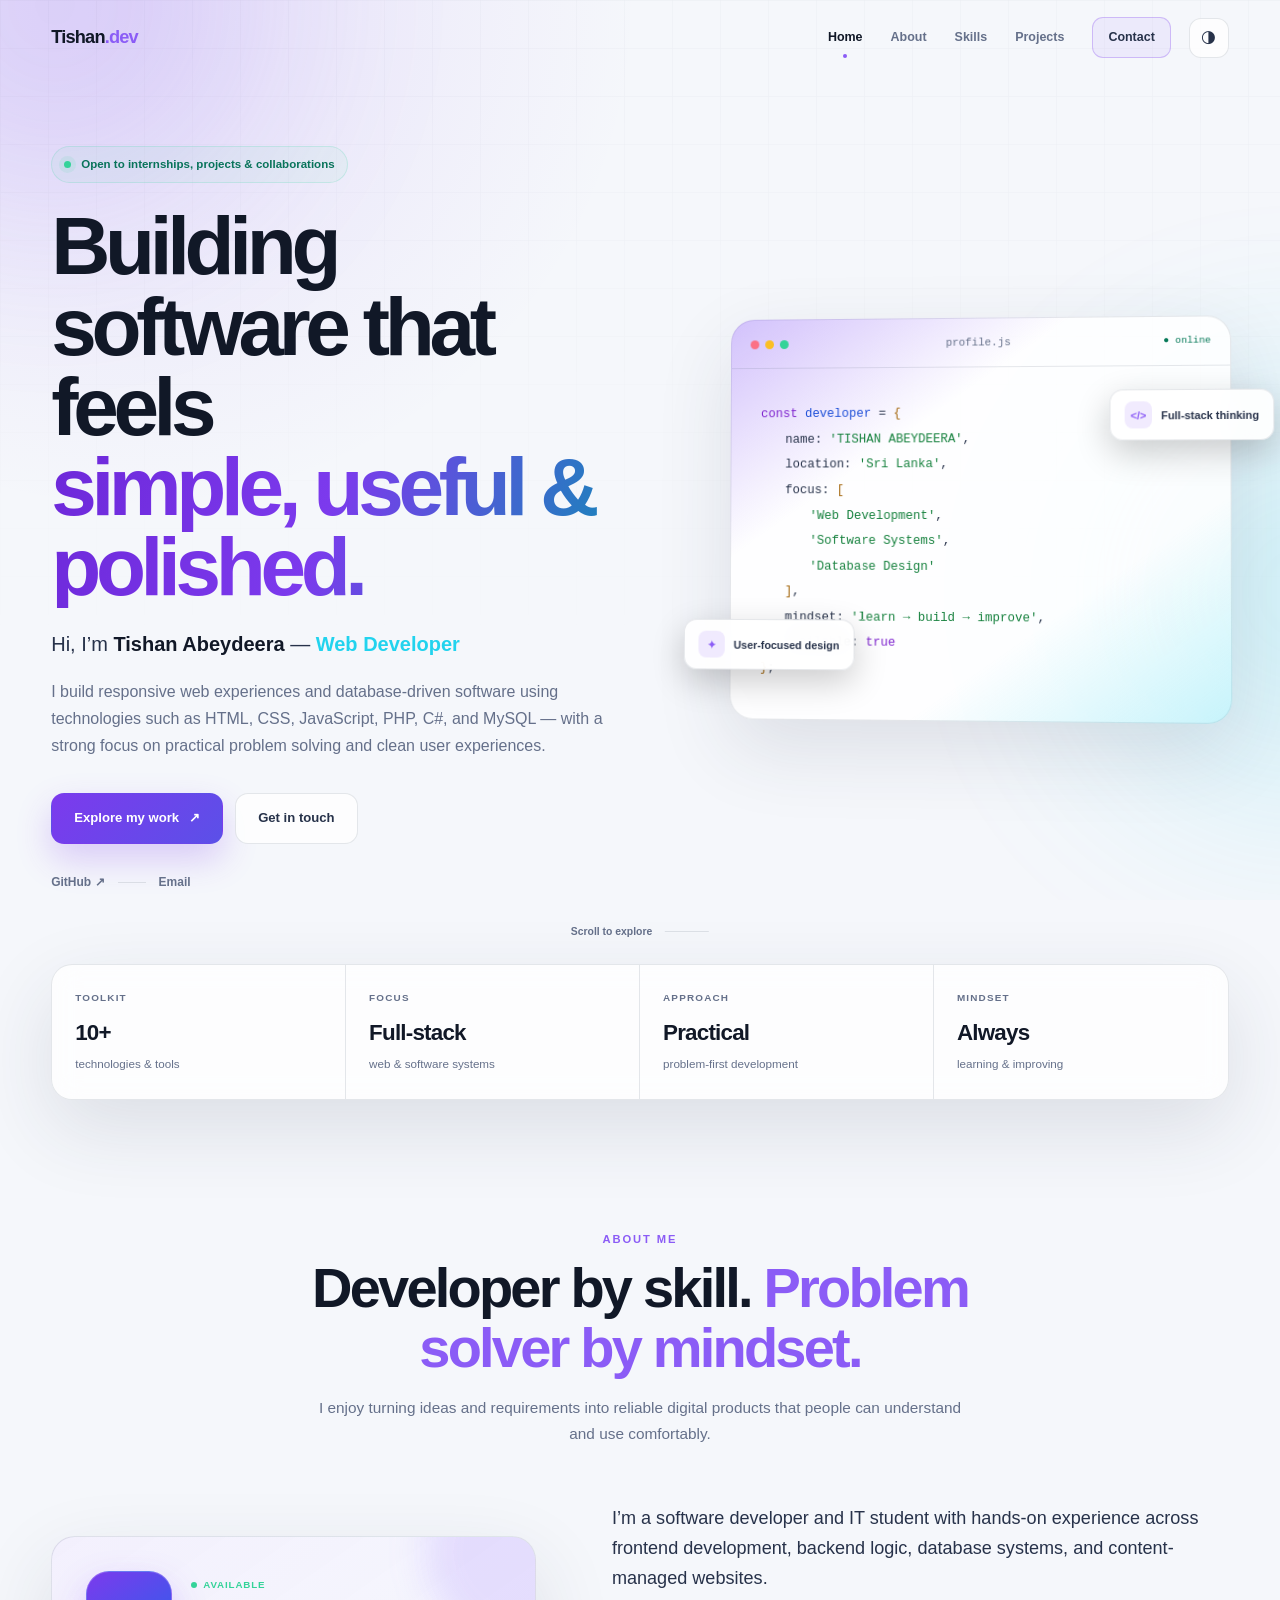
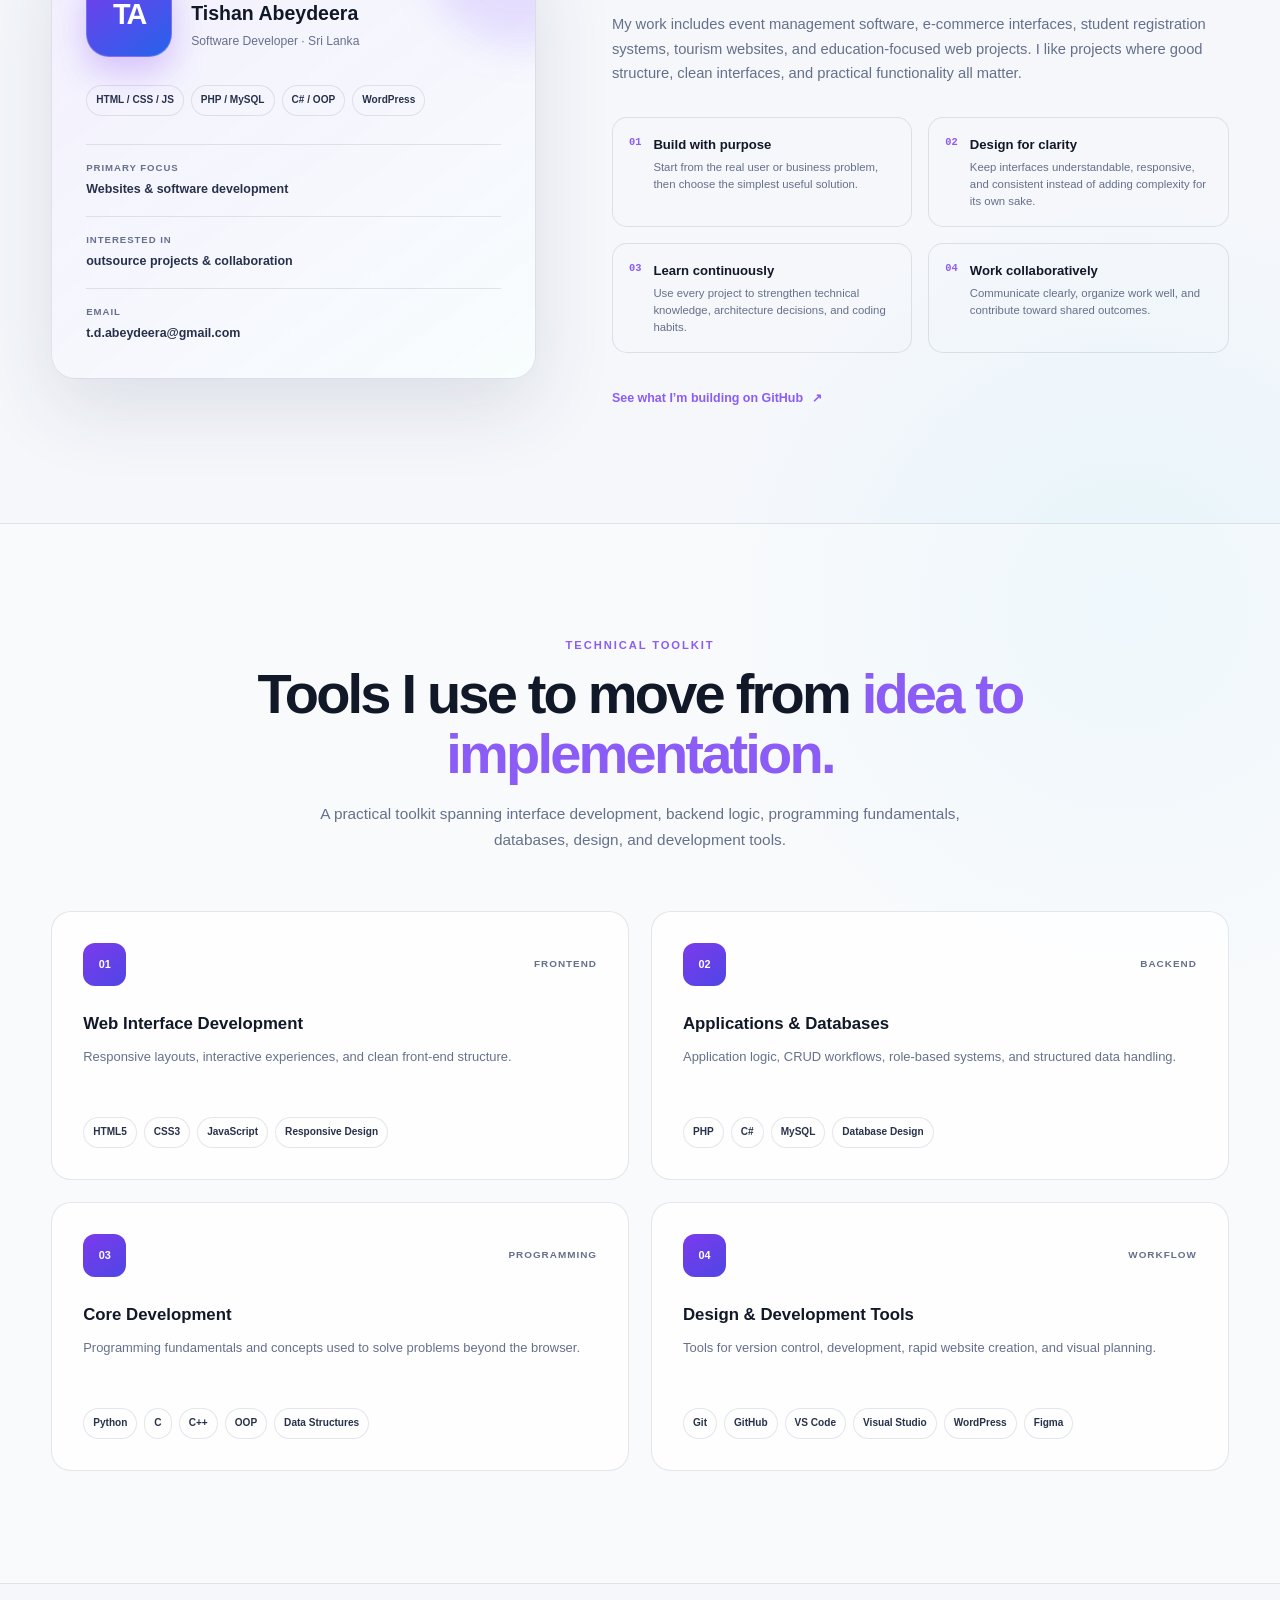
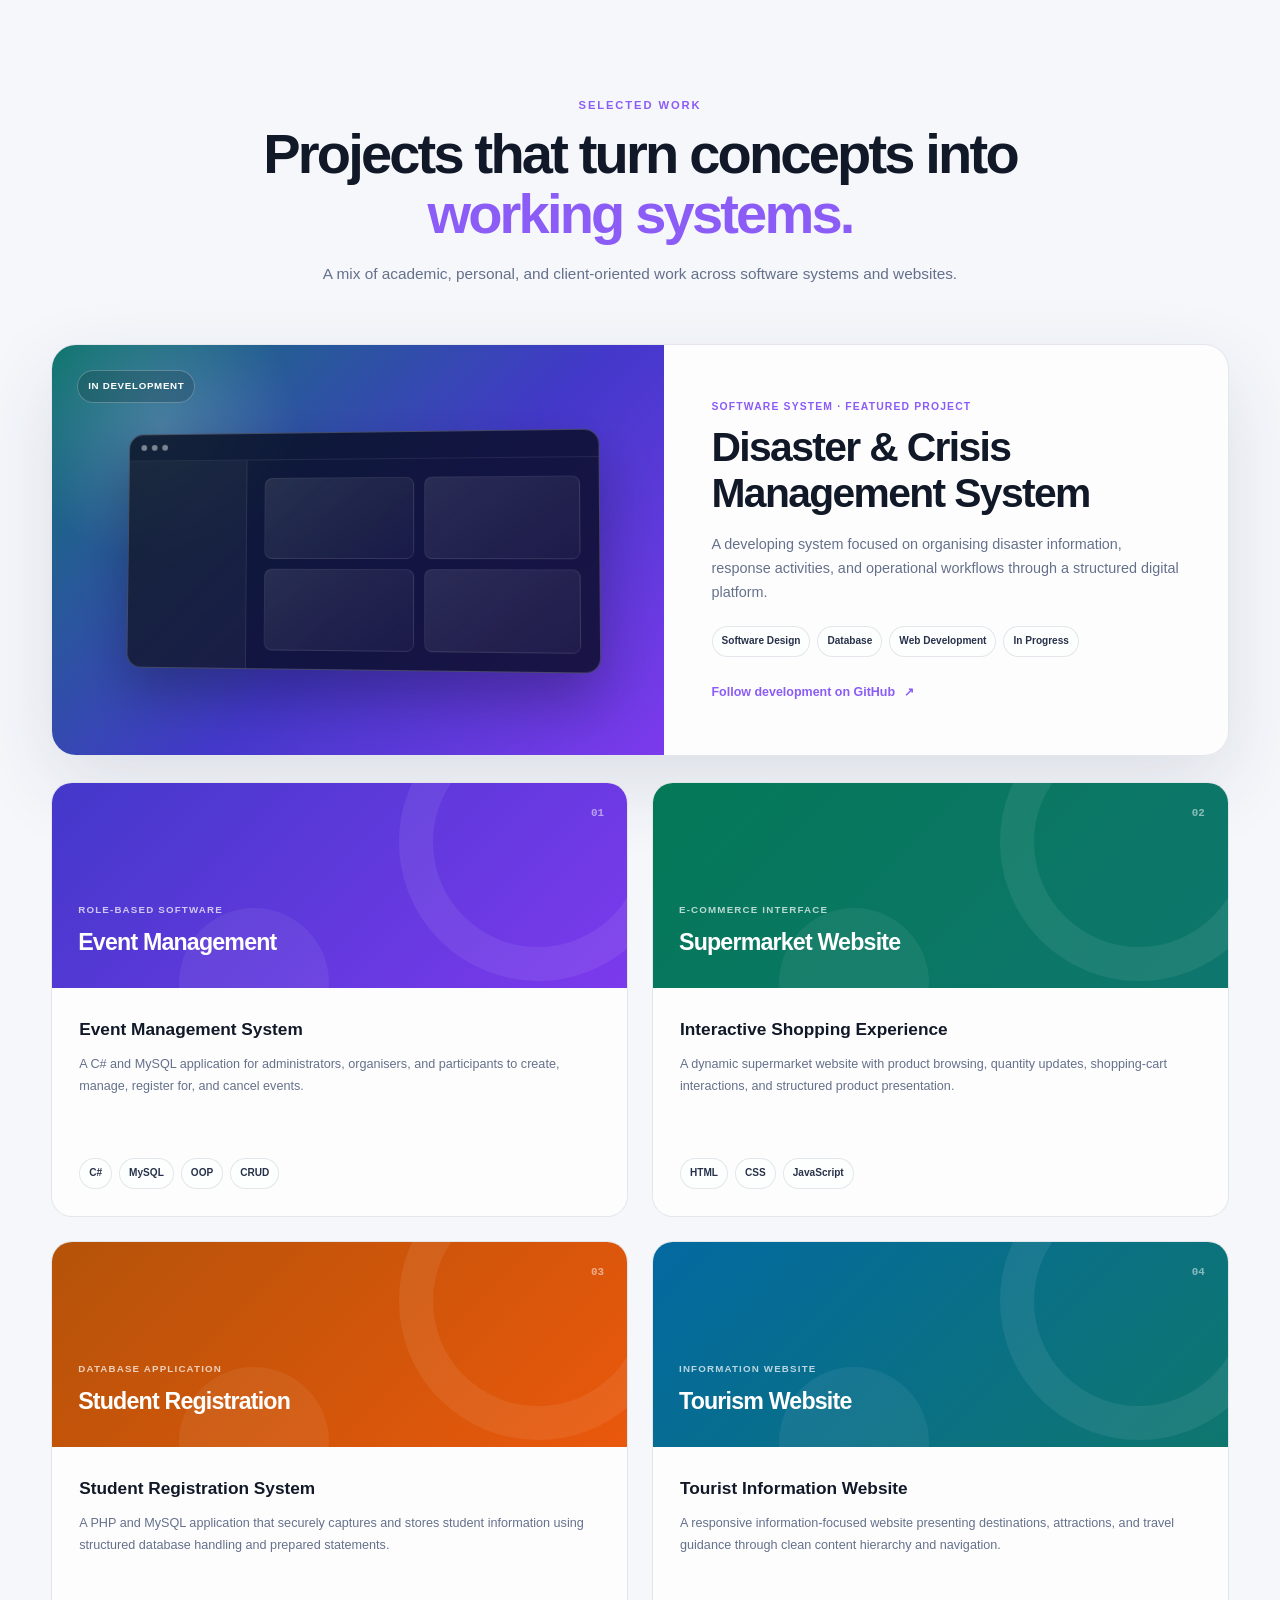
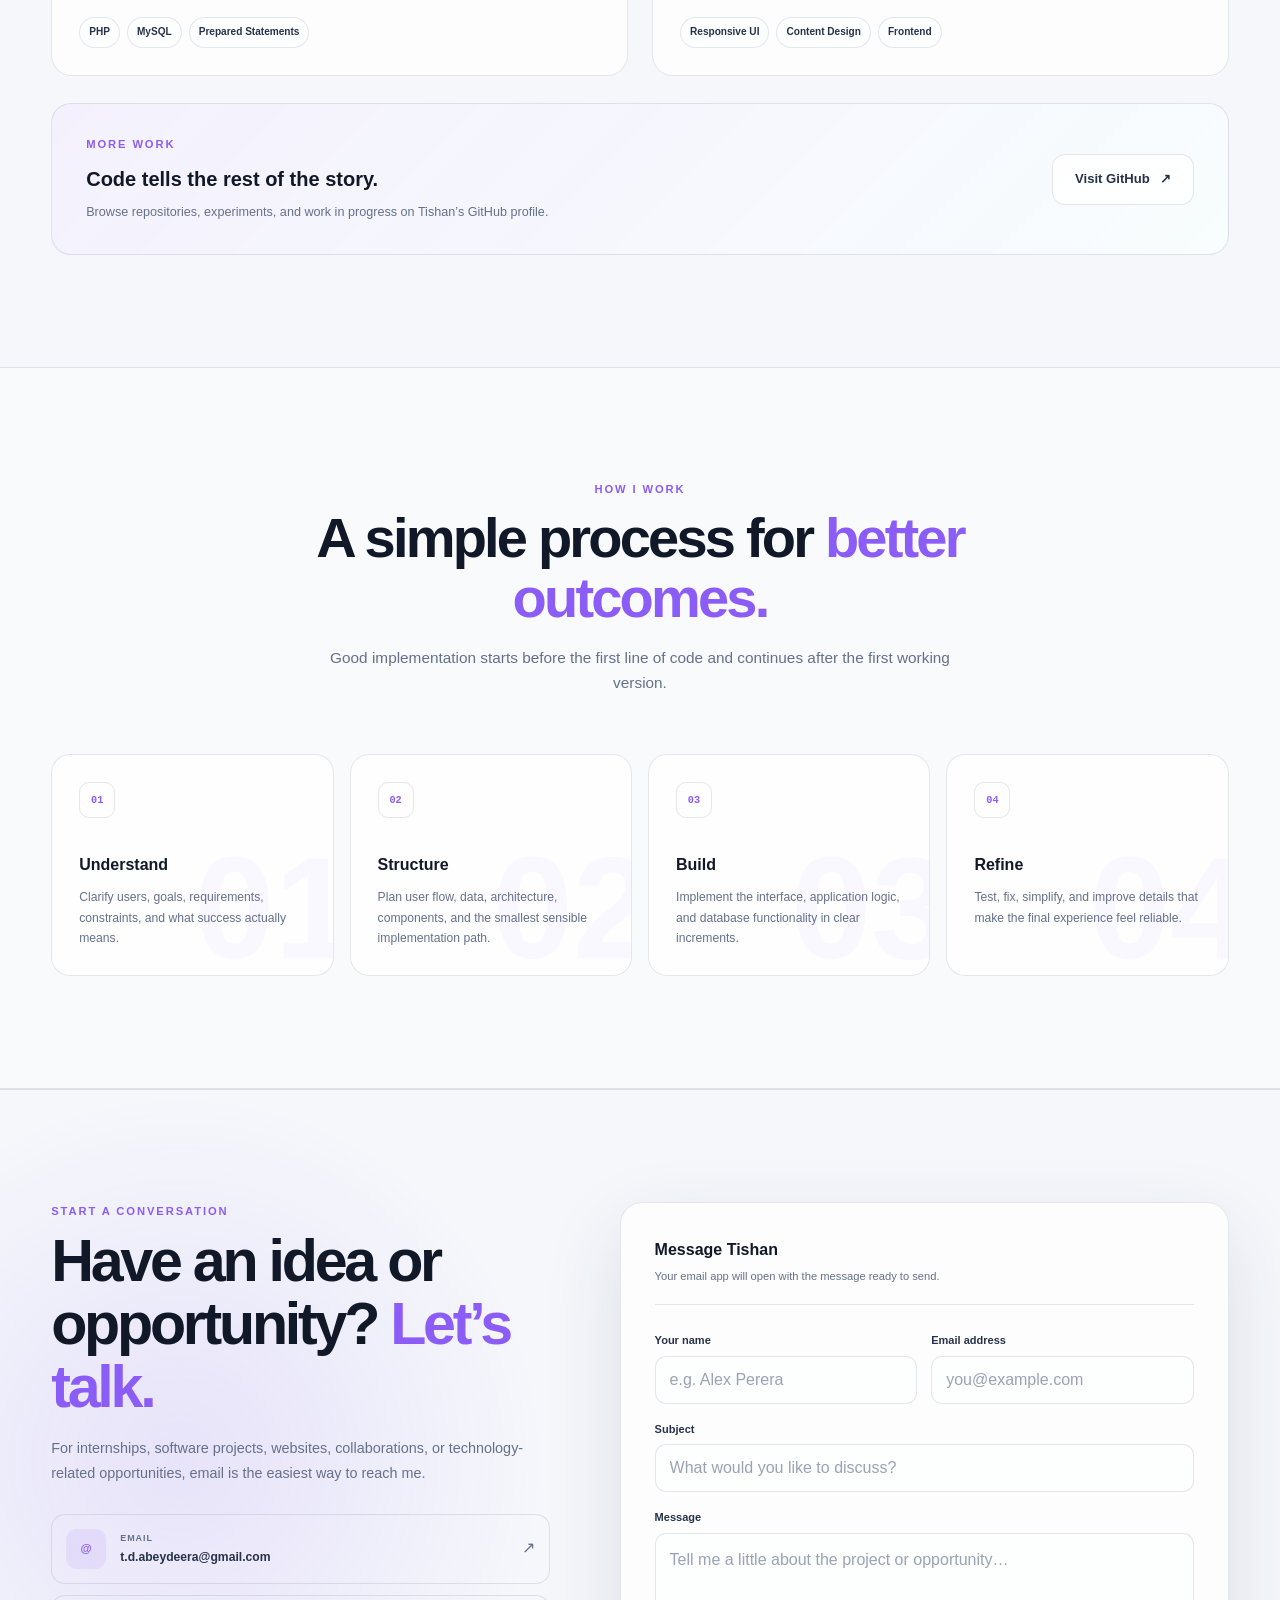
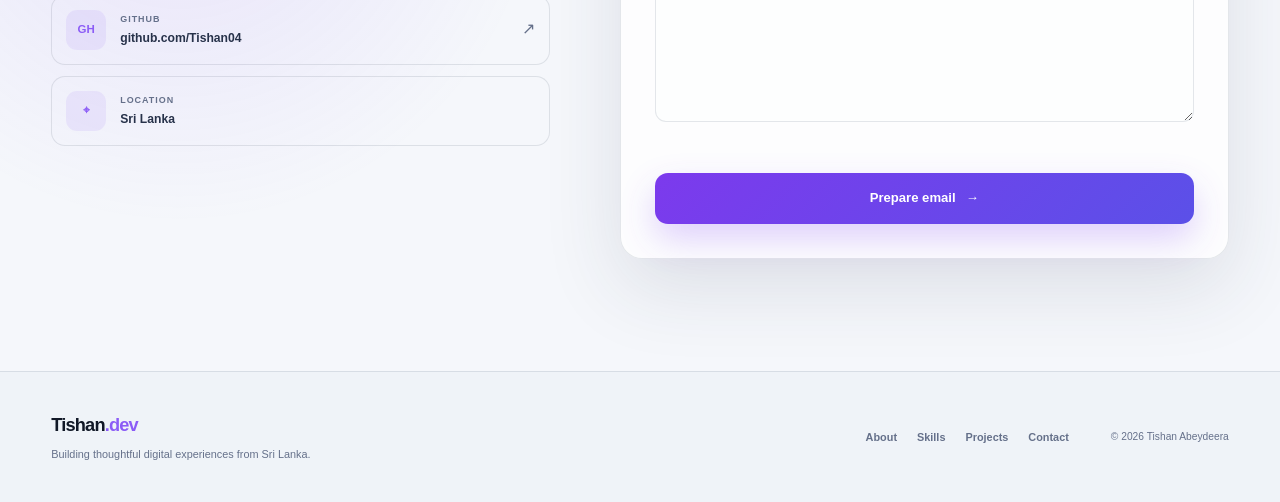
==== commit 8d3a641b: "Update index.html" ====
--- a/index.html
+++ b/index.html
@@ -83,7 +83,7 @@
 
             <div class="code-content" aria-label="Developer profile shown as code">
               <p><span class="code-purple">const</span> <span class="code-blue">developer</span> = <span class="code-yellow">{</span></p>
-              <p class="code-indent">name: <span class="code-green">'Tishan Abeydeera'</span>,</p>
+              <p class="code-indent">name: <span class="code-green">'TISHAN ABEYDEERA'</span>,</p>
               <p class="code-indent">location: <span class="code-green">'Sri Lanka'</span>,</p>
               <p class="code-indent">focus: <span class="code-yellow">[</span></p>
               <p class="code-double-indent"><span class="code-green">'Web Development'</span>,</p>
--- a/css/indexstyles.css
+++ b/css/indexstyles.css
@@ -339,39 +339,197 @@
   font-weight: 800; 
 }
 
-html[data-theme="light"] .eyebrow { color: #08735a; }
-.status-dot { width: 7px; height: 7px; border-radius: 50%; background: var(--accent); box-shadow: 0 0 0 5px rgba(52,211,153,.10); animation: pulse 2s infinite; }
-.hero h1 { max-width: 760px; margin-bottom: 20px; font-size: clamp(3.1rem, 6.4vw, 5.85rem); line-height: .98; letter-spacing: -.065em; }
-.gradient-text { display: block; color: transparent; background: linear-gradient(110deg, #c4b5fd 0%, var(--primary) 46%, var(--secondary) 110%); -webkit-background-clip: text; background-clip: text; }
-html[data-theme="light"] .gradient-text { background: linear-gradient(110deg, #6d28d9, #7c3aed 46%, #0891b2); -webkit-background-clip: text; background-clip: text; }
-.hero-role { margin-bottom: 18px; color: var(--text-soft); font-size: clamp(1rem, 2vw, 1.25rem); }
-.hero-role strong { color: var(--text); }
-#changingRole { display: inline-block; min-width: 165px; color: var(--secondary); font-weight: 750; transition: opacity .2s ease, transform .2s ease; }
-.hero-description { max-width: 680px; color: var(--muted); font-size: 1rem; }
-.hero-buttons { display: flex; flex-wrap: wrap; gap: 12px; margin-top: 33px; }
-.button { display: inline-flex; min-height: 51px; padding: 12px 22px; border: 1px solid transparent; border-radius: 13px; align-items: center; justify-content: center; gap: 10px; font-size: .82rem; font-weight: 800; transition: transform var(--transition), box-shadow var(--transition), border-color var(--transition), background var(--transition); }
-.button:hover { transform: translateY(-3px); }
-.primary-button { color: white; background: linear-gradient(135deg, var(--primary-strong), #5b50e8); box-shadow: 0 15px 35px rgba(124,58,237,.24); }
-.primary-button:hover { box-shadow: 0 20px 42px rgba(124,58,237,.34); }
-.secondary-button { border-color: var(--border); color: var(--text-soft); background: var(--surface); }
-.secondary-button:hover { border-color: var(--border-strong); background: var(--surface-hover); }
-.hero-socials { display: flex; align-items: center; gap: 13px; margin-top: 28px; color: var(--muted); font-size: .75rem; font-weight: 700; }
-.hero-socials a { transition: color var(--transition); }
-.hero-socials a:hover { color: var(--text); }
-.social-divider { width: 28px; height: 1px; background: var(--border); }
-
-.hero-visual { position: relative; }
-.developer-card { position: relative; overflow: visible; border: 1px solid var(--border); border-radius: 24px; background: color-mix(in srgb, var(--surface-solid) 84%, transparent); box-shadow: var(--shadow); transform: perspective(1100px) rotateY(-3deg) rotateX(1deg); }
-.developer-card::before { position: absolute; inset: -1px; z-index: -1; border-radius: inherit; background: linear-gradient(145deg, rgba(139,92,246,.38), transparent 32%, transparent 70%, rgba(34,211,238,.24)); content: ""; filter: blur(.2px); }
-.developer-card-header { display: grid; grid-template-columns: 1fr auto 1fr; align-items: center; padding: 15px 19px; border-bottom: 1px solid var(--border); color: var(--muted); font-family: ui-monospace, SFMono-Regular, Menlo, Consolas, monospace; font-size: .68rem; }
-.window-controls { display: flex; gap: 6px; }
-.window-controls span { width: 9px; height: 9px; border-radius: 50%; }
-.window-controls span:nth-child(1) { background: #fb7185; }.window-controls span:nth-child(2) { background: #fbbf24; }.window-controls span:nth-child(3) { background: #34d399; }
-.developer-card-header p { justify-self: center; }
-.code-status { justify-self: end; color: #6ee7b7; font-size: .61rem; }
+html[data-theme="light"] .eyebrow { 
+  color: #08735a; 
+}
+
+.status-dot { 
+  width: 7px; 
+  height: 7px;
+  border-radius: 50%;
+  background: var(--accent);
+  box-shadow: 0 0 0 5px rgba(52,211,153,.10);
+  animation: pulse 2s infinite; 
+}
+
+.hero h1 { 
+  max-width: 760px;
+  margin-bottom: 20px; 
+  font-size: clamp(3.1rem, 6.4vw, 5.85rem); 
+  line-height: .98; letter-spacing: -.065em;
+}
+
+.gradient-text { 
+  display: block;
+  color: transparent;
+  background: linear-gradient(110deg, #c4b5fd 0%, var(--primary) 46%, var(--secondary) 110%);
+  -webkit-background-clip: text;
+  background-clip: text; 
+}
+
+html[data-theme="light"] .gradient-text {
+  background: linear-gradient(110deg, #6d28d9, #7c3aed 46%, #0891b2); 
+  -webkit-background-clip: text; 
+  background-clip: text; 
+}
+
+.hero-role {
+  margin-bottom: 18px;
+  color: var(--text-soft); 
+  font-size: clamp(1rem, 2vw, 1.25rem); 
+}
+
+.hero-role strong { 
+  color: var(--text);
+}
+
+#changingRole {
+  display: inline-block; 
+  min-width: 165px; 
+  color: var(--secondary); 
+  font-weight: 750; 
+  transition: opacity .2s ease, transform .2s ease;
+}
+
+.hero-description { 
+  max-width: 680px; 
+  color: var(--muted);
+  font-size: 1rem; 
+}
+
+.hero-buttons {
+  display: flex; 
+  flex-wrap: wrap; 
+  gap: 12px; 
+  margin-top: 33px; 
+}
+
+.button { 
+  display: inline-flex;
+  min-height: 51px; 
+  padding: 12px 22px; 
+  border: 1px solid transparent;
+  border-radius: 13px; 
+  align-items: center;
+  justify-content: center; 
+  gap: 10px;
+  font-size: .82rem;
+  font-weight: 800;
+  transition: transform var(--transition), box-shadow var(--transition), border-color var(--transition), background var(--transition); 
+}
+
+.button:hover { 
+  transform: translateY(-3px);
+}
+
+.primary-button {
+  color: white;
+  background: linear-gradient(135deg, var(--primary-strong), #5b50e8);
+  box-shadow: 0 15px 35px rgba(124,58,237,.24);
+}
+.primary-button:hover { 
+  box-shadow: 0 20px 42px rgba(124,58,237,.34);
+}
+.secondary-button {
+  border-color: var(--border); 
+  color: var(--text-soft);
+  background: var(--surface); 
+}
+.secondary-button:hover { 
+  border-color: var(--border-strong); 
+  background: var(--surface-hover); 
+}
+.hero-socials { 
+  display: flex; 
+  align-items: center; 
+  gap: 13px;
+  margin-top: 28px;
+  color: var(--muted);
+  font-size: .75rem;
+  font-weight: 700; 
+}
+.hero-socials a {
+  transition: color var(--transition); 
+}
+.hero-socials a:hover { 
+  color: var(--text);
+}
+.social-divider { 
+  width: 28px;
+  height: 1px; 
+  background: var(--border);
+}
+
+.hero-visual { 
+  position: relative;
+}
+.developer-card { 
+  position: relative; 
+  overflow: visible; 
+  border: 1px solid var(--border);
+  border-radius: 24px;
+  background: color-mix(in srgb, var(--surface-solid) 84%, transparent);
+  box-shadow: var(--shadow); 
+  transform: perspective(1100px) rotateY(-3deg) rotateX(1deg); 
+}
+.developer-card::before {
+  position: absolute;
+  inset: -1px;
+  z-index: -1; 
+  border-radius: inherit;
+  background: linear-gradient(145deg, rgba(139,92,246,.38), transparent 32%, transparent 70%, rgba(34,211,238,.24)); 
+  content: "";
+  filter: blur(.2px); 
+}
+.developer-card-header { 
+  display: grid;
+  grid-template-columns: 1fr auto 1fr;
+  align-items: center;
+  padding: 15px 19px; 
+  border-bottom: 1px solid var(--border);
+  color: var(--muted);
+  font-family: ui-monospace, SFMono-Regular, Menlo, Consolas, monospace; 
+  font-size: .68rem;
+}
+.window-controls { 
+  display: flex;
+  gap: 6px;
+}
+.window-controls span {
+  width: 9px;
+  height: 9px; 
+  border-radius: 50%;
+}
+.window-controls span:nth-child(1) { 
+  background: #fb7185; 
+}
+.window-controls span:nth-child(2) {
+  background: #fbbf24; 
+}
+.window-controls span:nth-child(3) { 
+  background: #34d399;
+}
+.developer-card-header p { 
+  justify-self: center;
+}
+.code-status {
+  justify-self: end;
+  color: #6ee7b7;
+  font-size: .61rem; 
+}
 html[data-theme="light"] .code-status { color: #047857; }
-.code-content { padding: 34px 30px 37px; color: var(--text-soft); font-family: ui-monospace, SFMono-Regular, Menlo, Consolas, monospace; font-size: .78rem; line-height: 2.05; }
-.code-indent { padding-left: 25px; }.code-double-indent { padding-left: 50px; }
+.code-content {
+  padding: 34px 30px 37px; 
+  color: var(--text-soft);
+  font-family: ui-monospace, SFMono-Regular, Menlo, Consolas, monospace; font-size: .78rem; 
+  line-height: 2.05;
+}
+.code-indent { 
+  padding-left: 25px; 
+}
+.code-double-indent { 
+  padding-left: 50px;
+}
 .code-purple { color: #c792ea; }.code-blue { color: #82aaff; }.code-green { color: #c3e88d; }.code-yellow { color: #ffcb6b; }
 html[data-theme="light"] .code-purple { color: #7e22ce; } html[data-theme="light"] .code-blue { color: #1d4ed8; } html[data-theme="light"] .code-green { color: #15803d; } html[data-theme="light"] .code-yellow { color: #a16207; }
 .floating-badge { position: absolute; display: flex; align-items: center; gap: 9px; padding: 11px 14px; border: 1px solid var(--border); border-radius: 13px; color: var(--text-soft); background: color-mix(in srgb, var(--surface-solid) 90%, transparent); box-shadow: 0 12px 34px rgba(0,0,0,.2); backdrop-filter: blur(12px); font-size: .68rem; font-weight: 800; animation: float 4.5s ease-in-out infinite; }
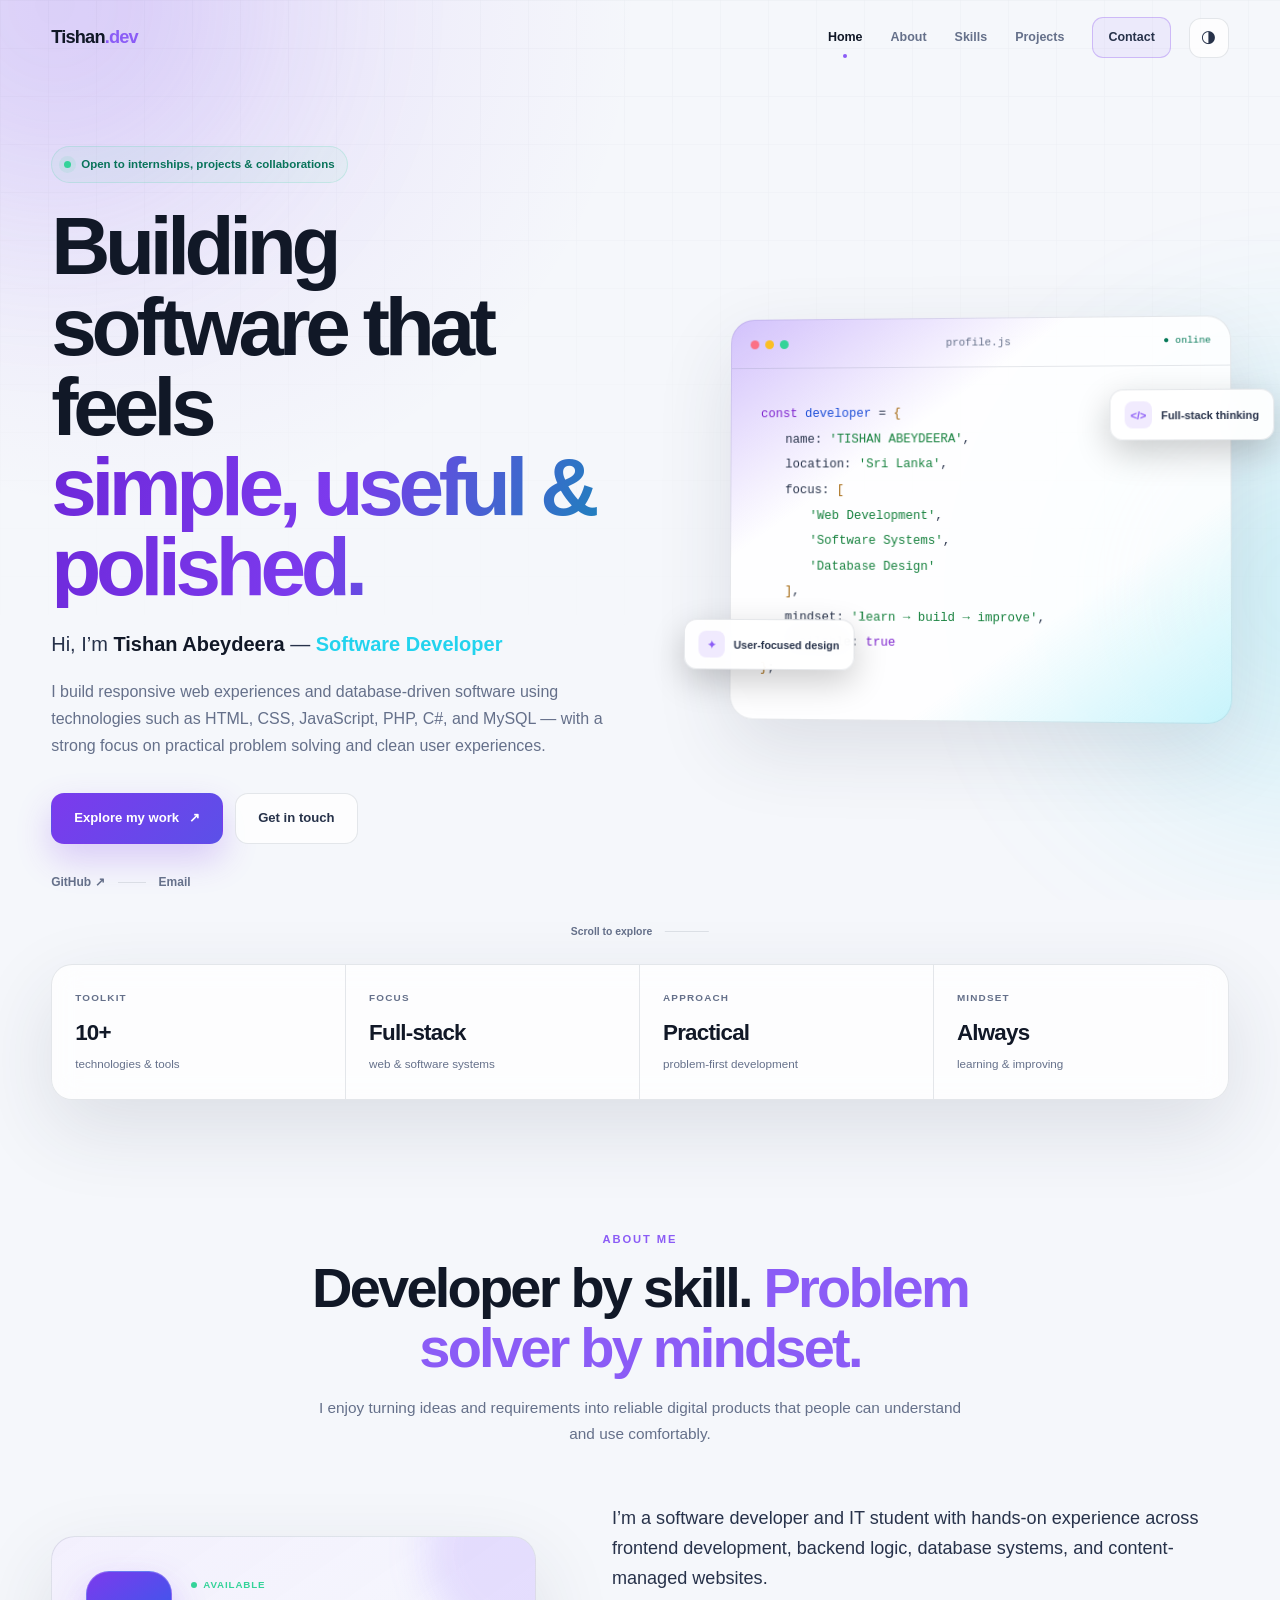
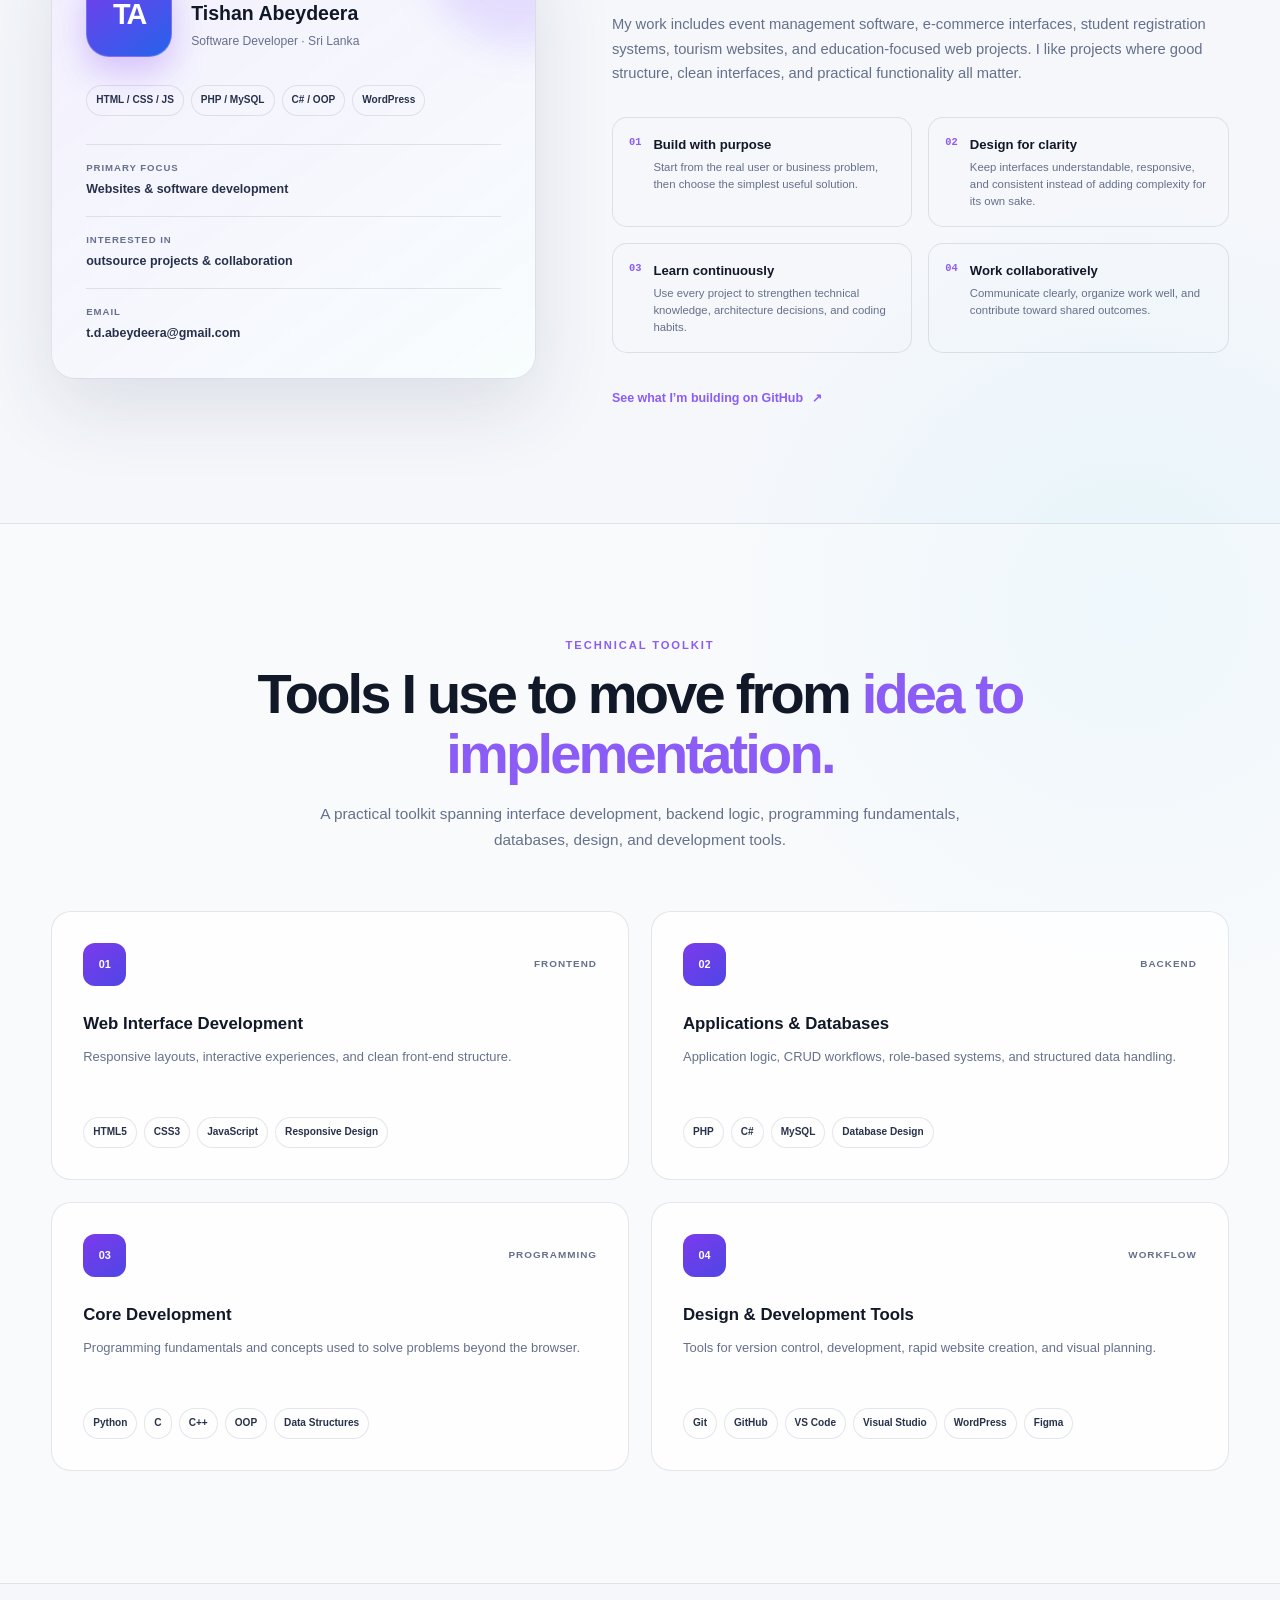
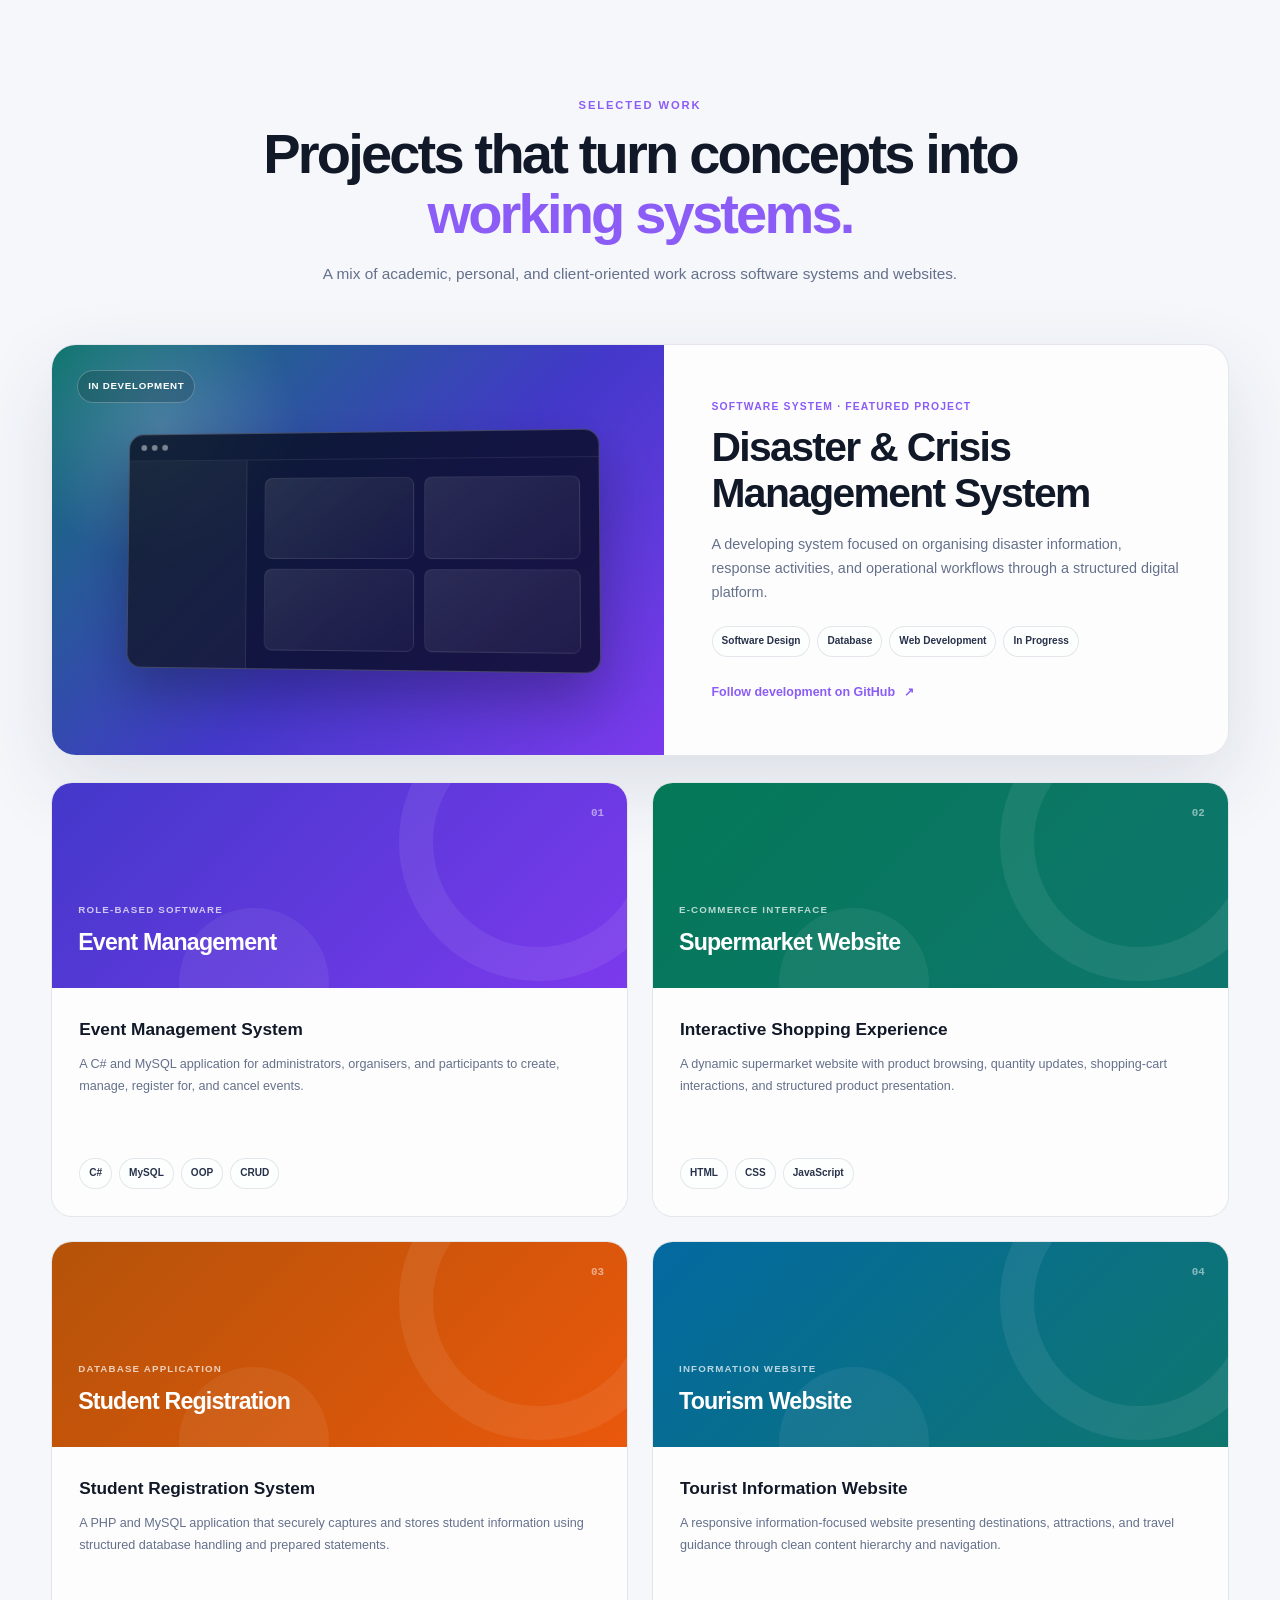
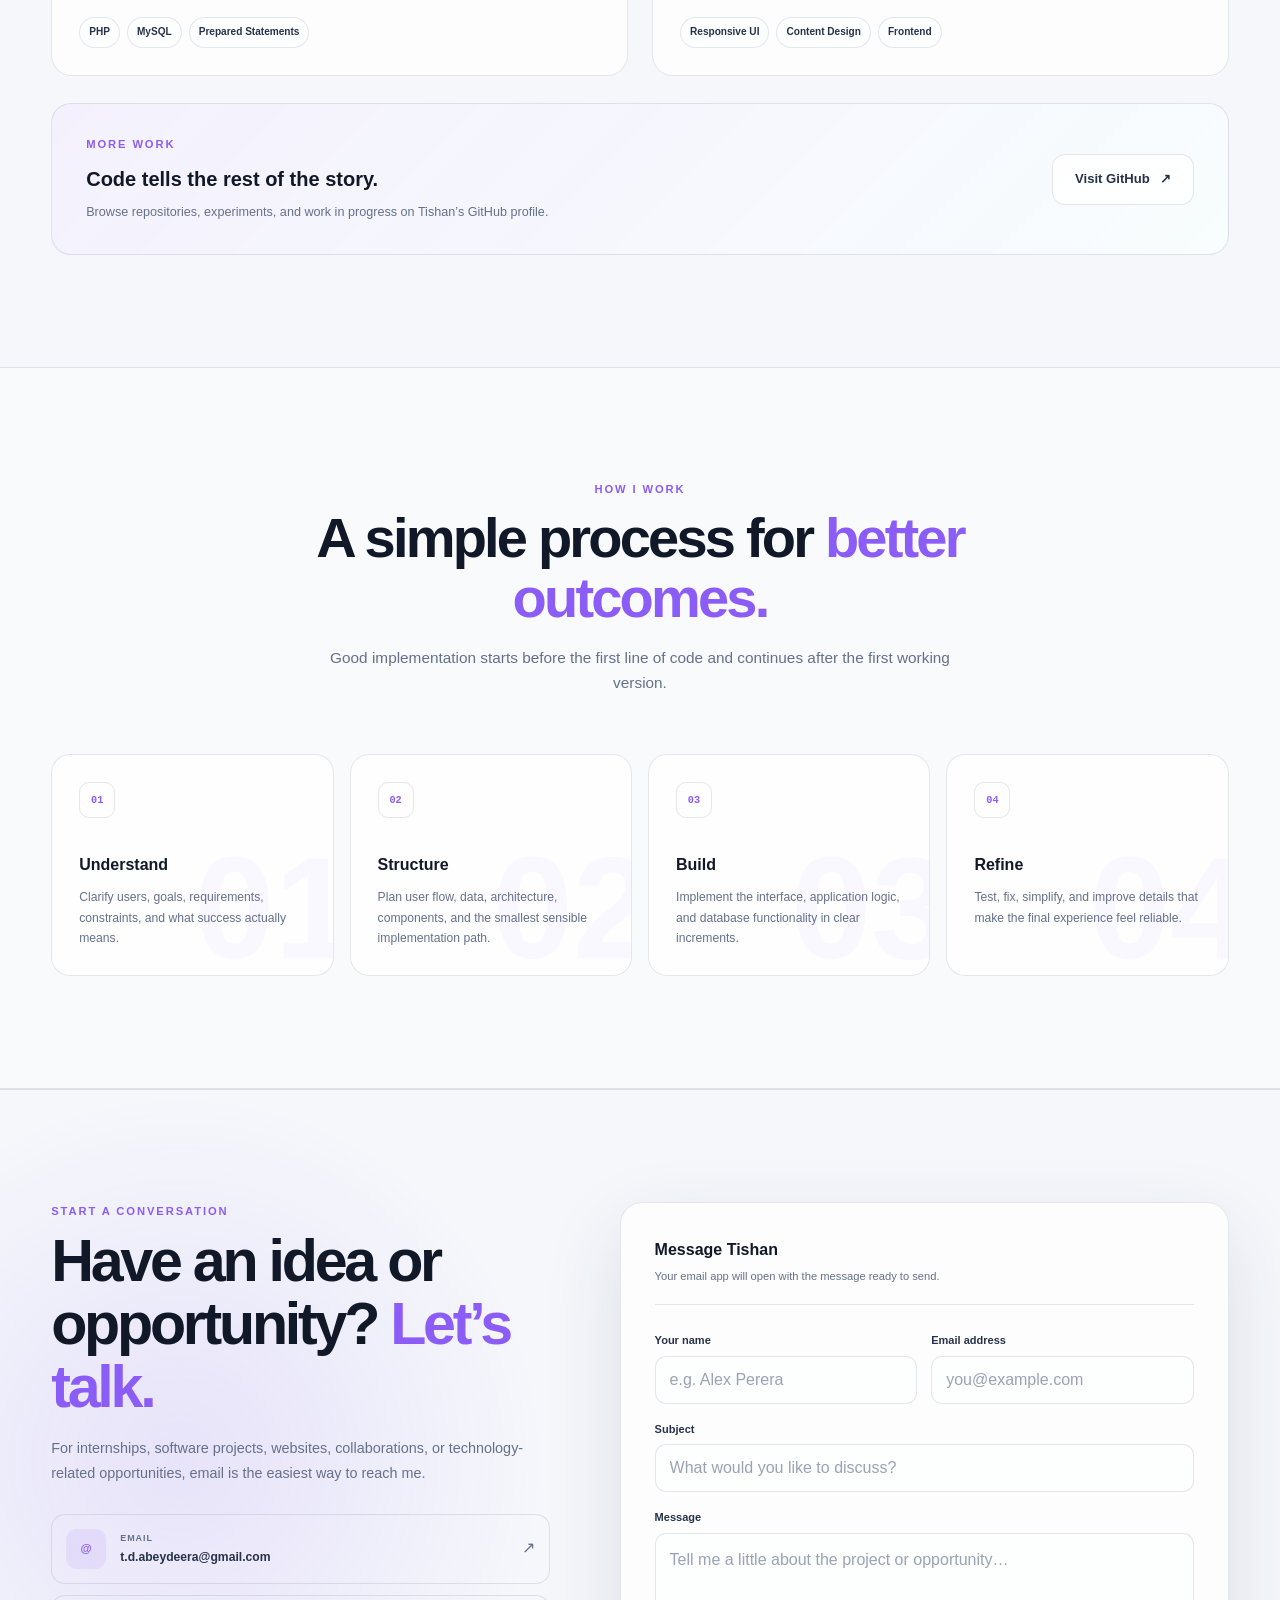
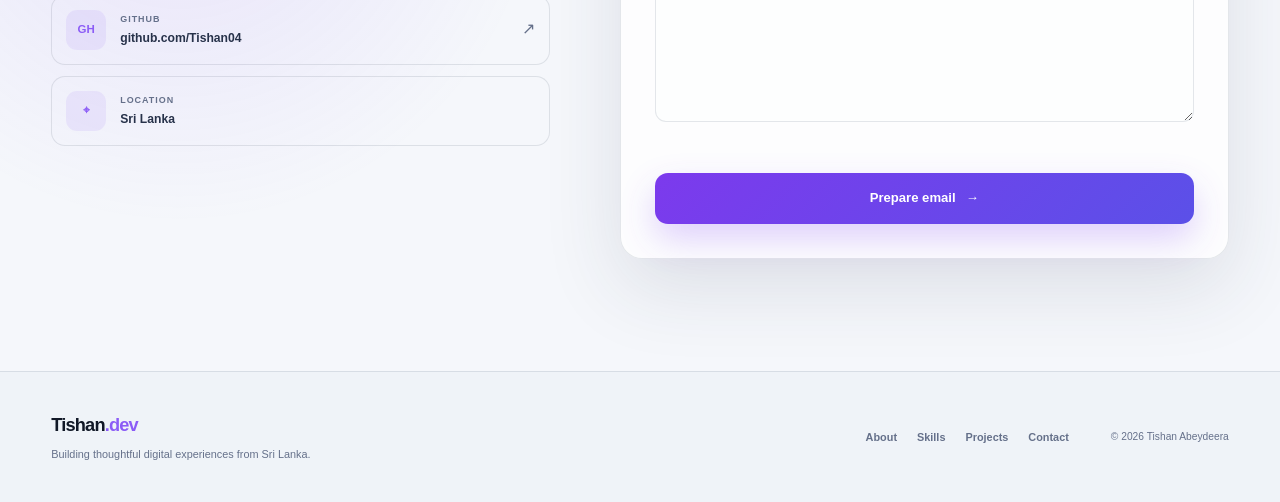
==== commit 30ea0bda: "Refactor profile card layout in index.html" ====
--- a/index.html
+++ b/index.html
@@ -142,7 +142,11 @@
           <div class="profile-card reveal">
             <div class="profile-top">
               <div class="profile-avatar" aria-hidden="true">TA</div>
-              <div><p class="profile-status"><span></span> Available</p><h3>Tishan Abeydeera</h3><p>Software Developer · Sri Lanka</p></div>
+              <div>
+                <p class="profile-status"><span></span> Available</p>
+                <h3>Tishan Abeydeera</h3>
+                <p>Software Developer · Sri Lanka</p>
+              </div>
             </div>
 
             <div class="profile-stack">
